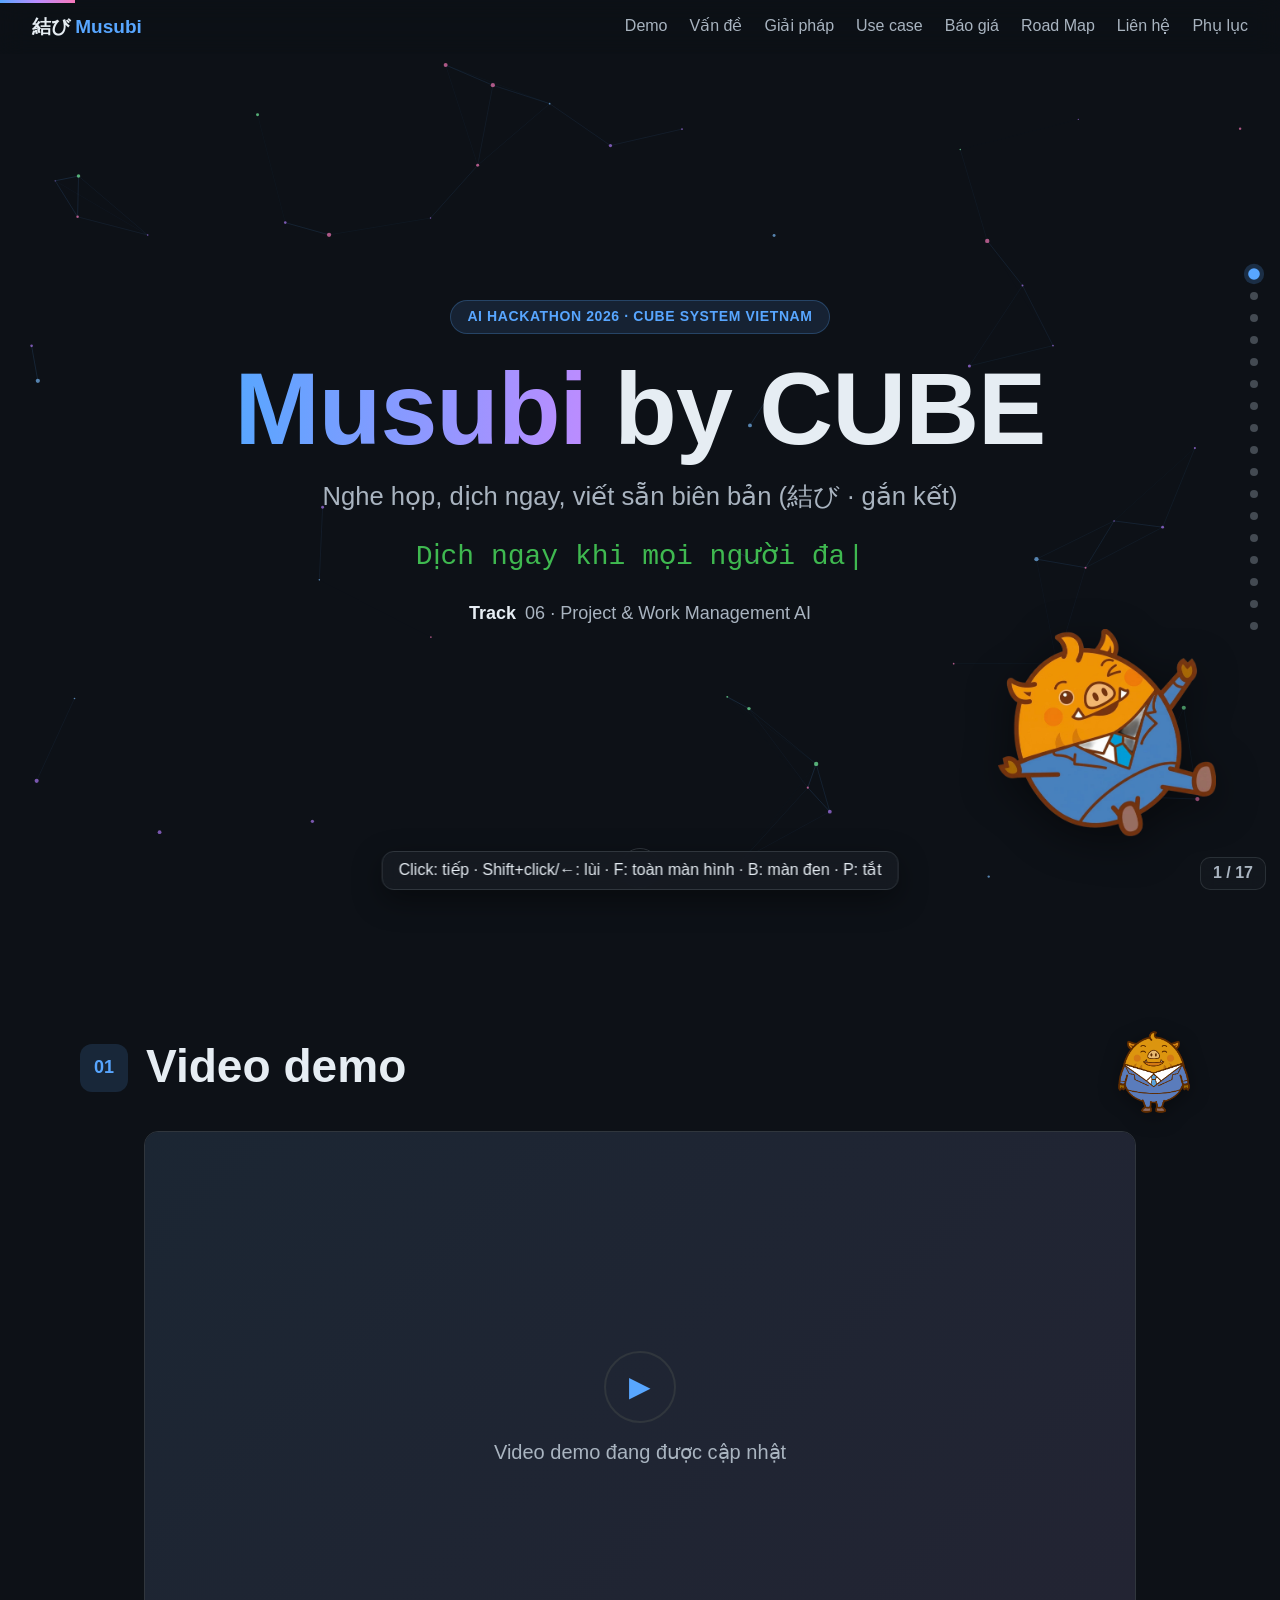
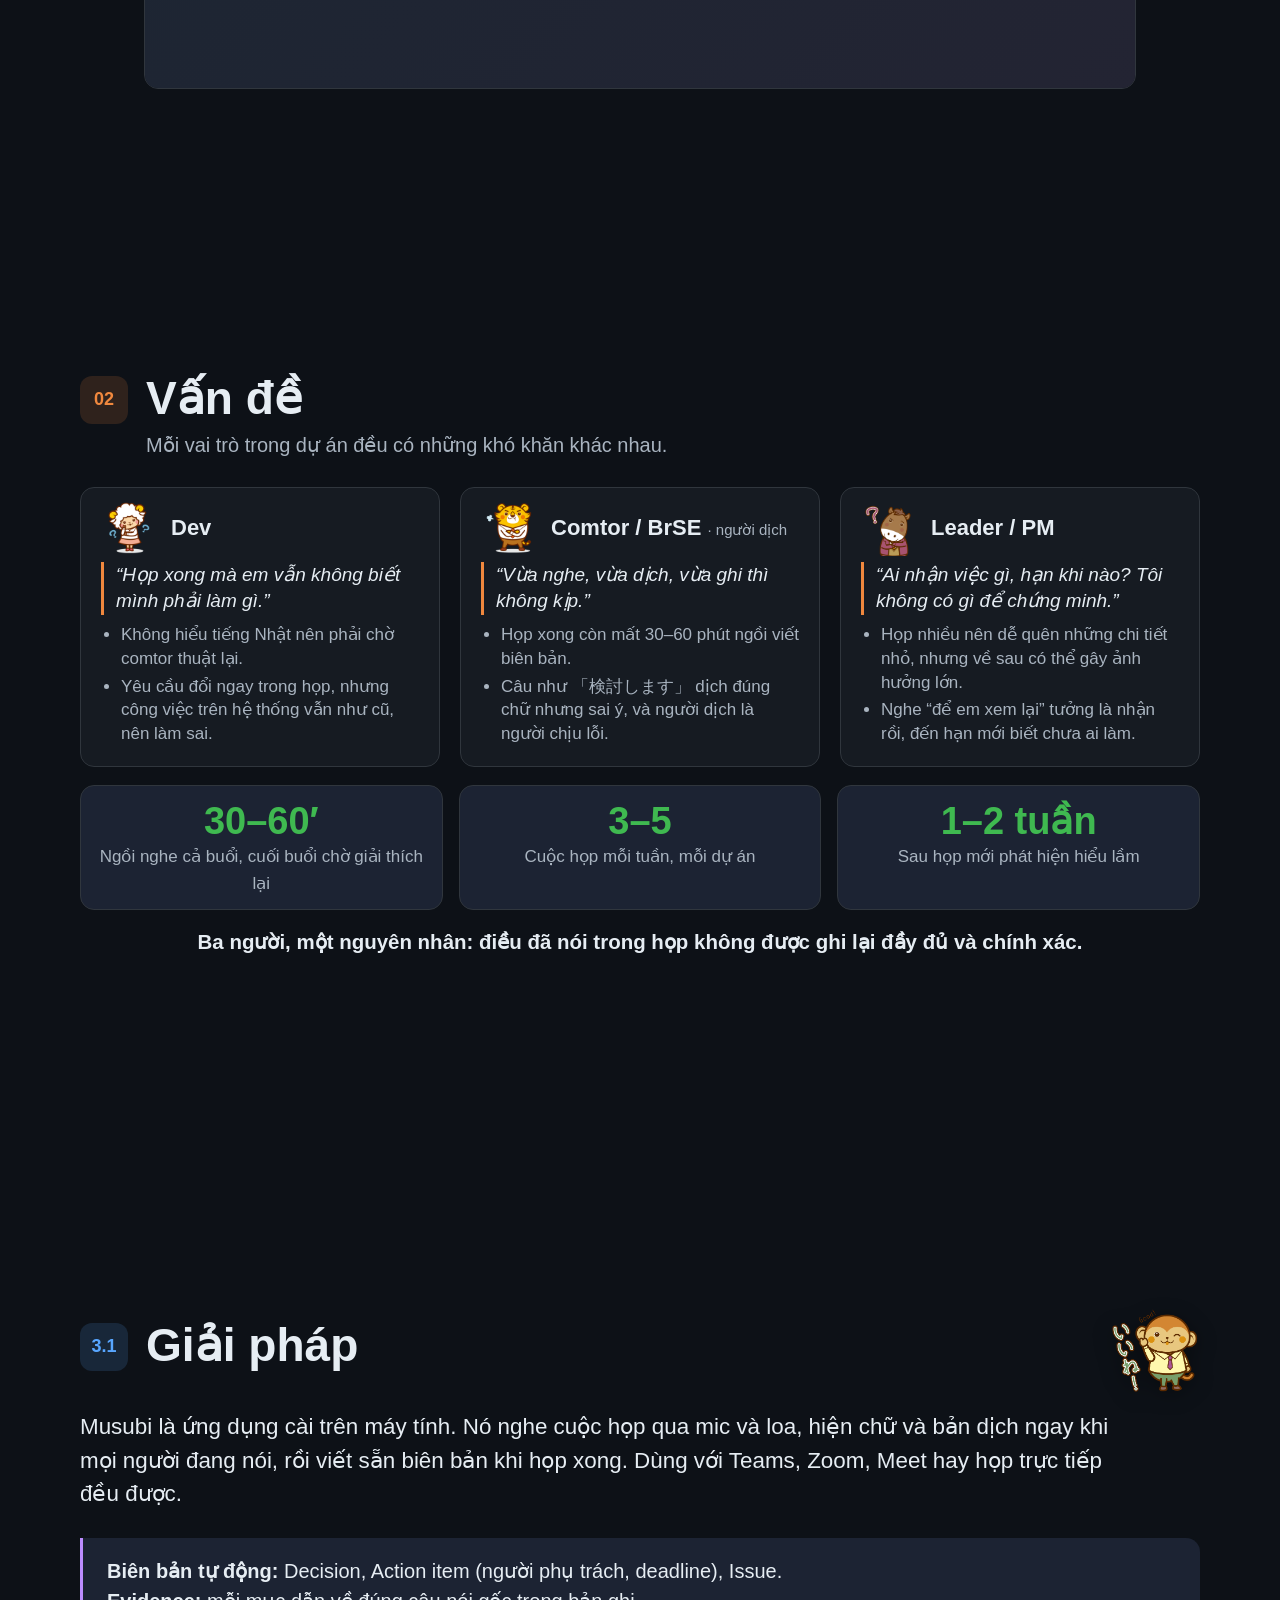
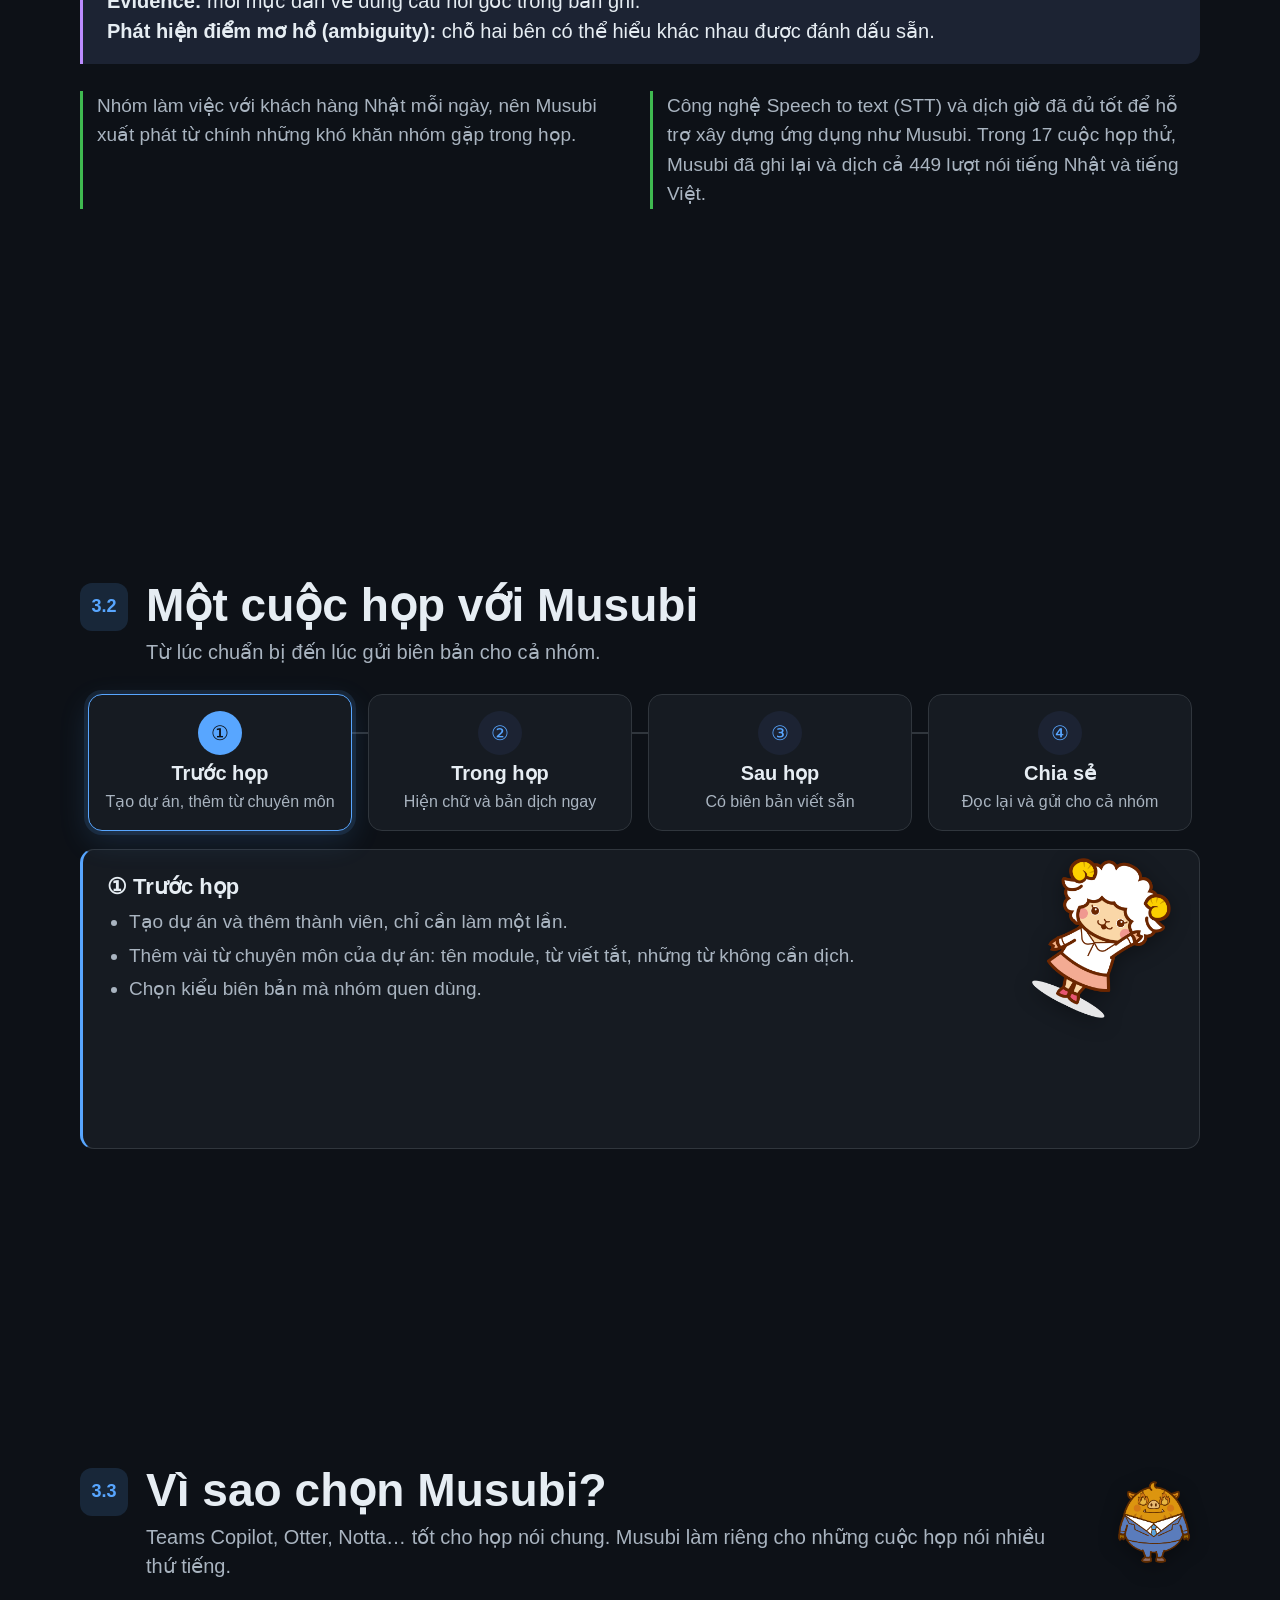
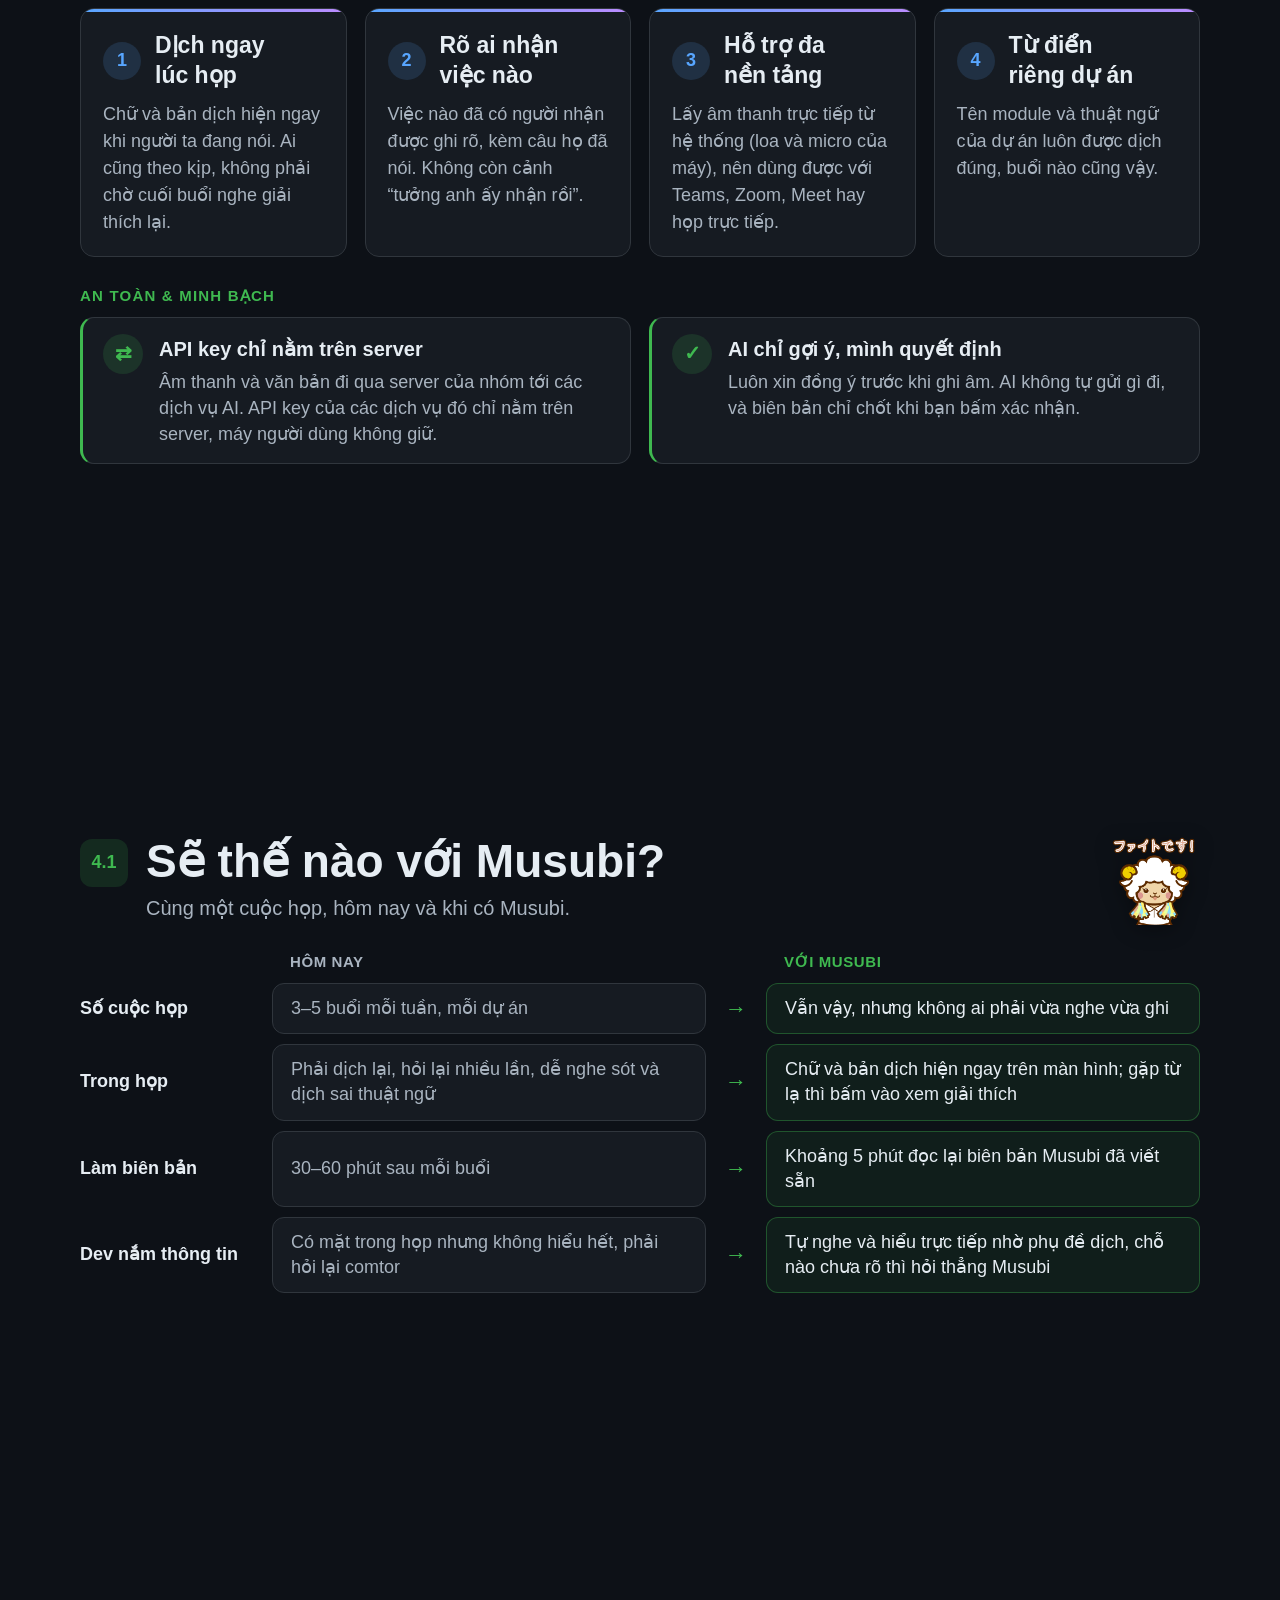
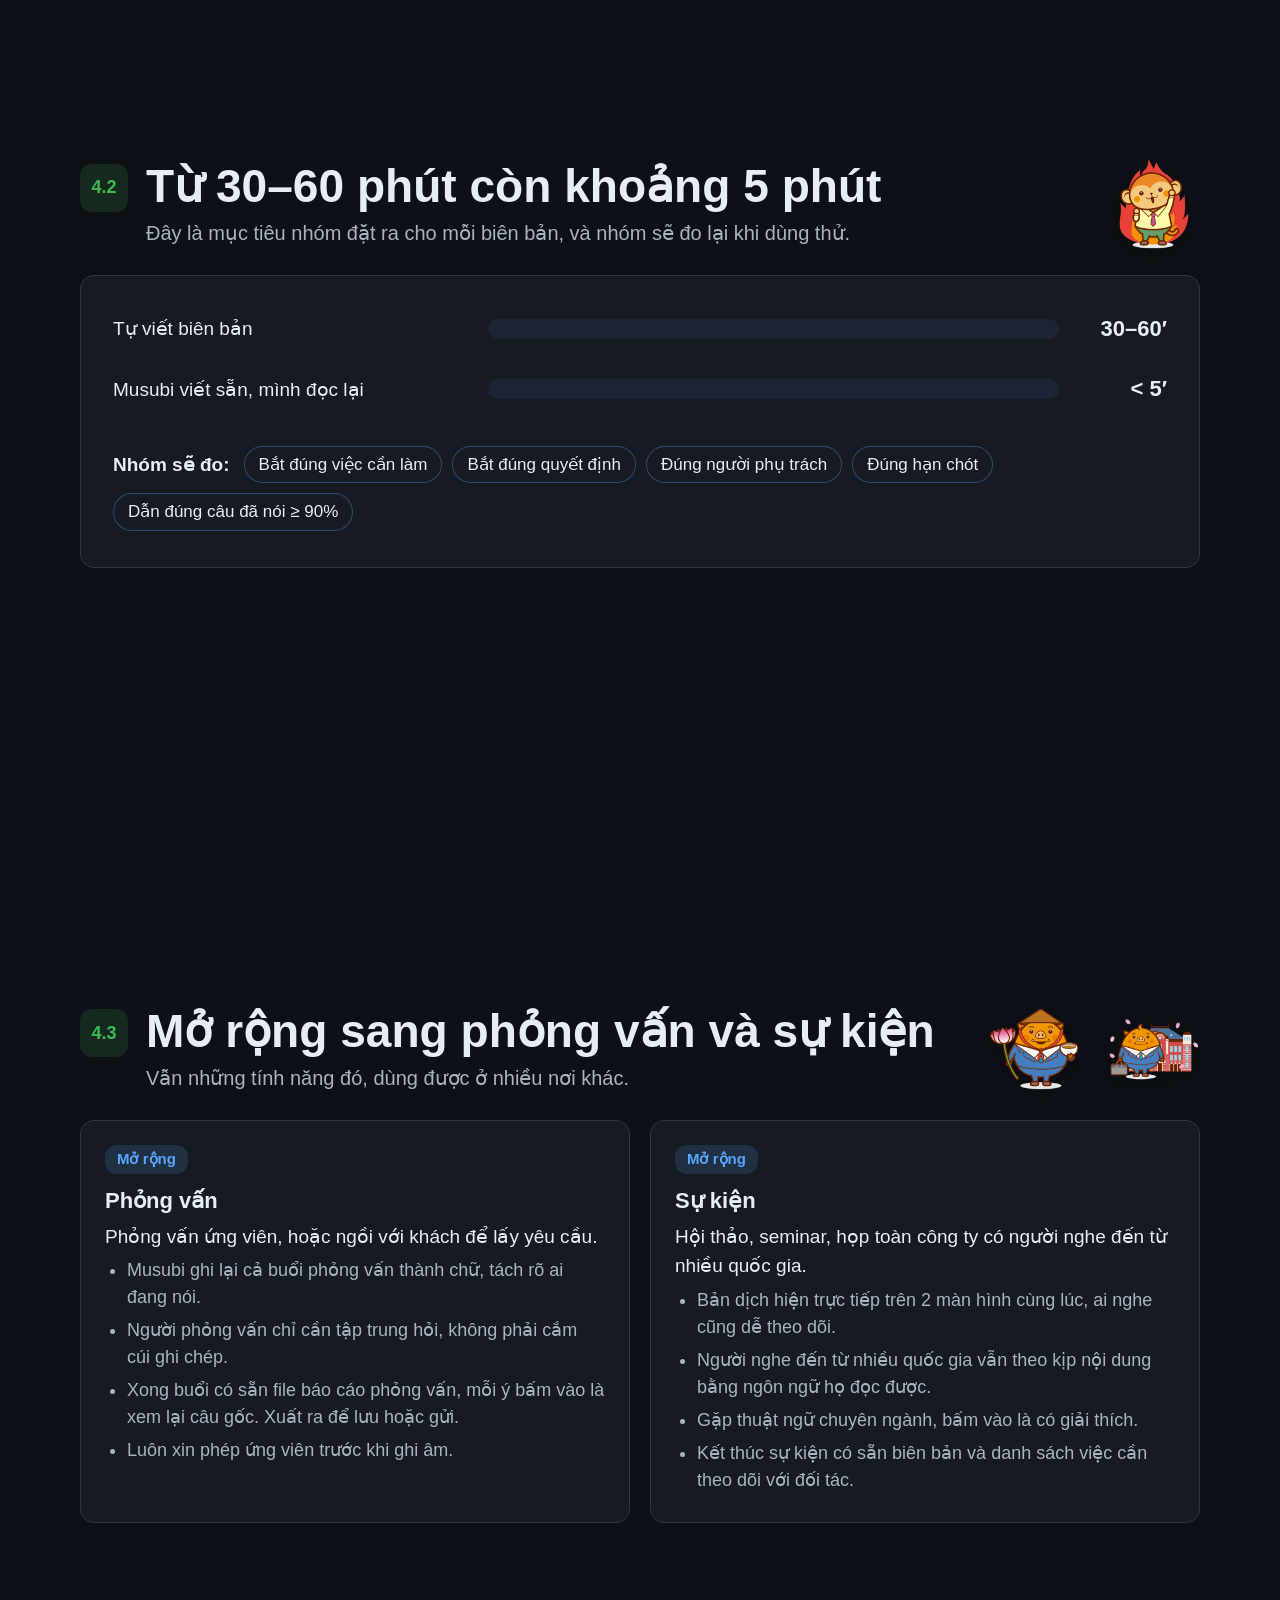
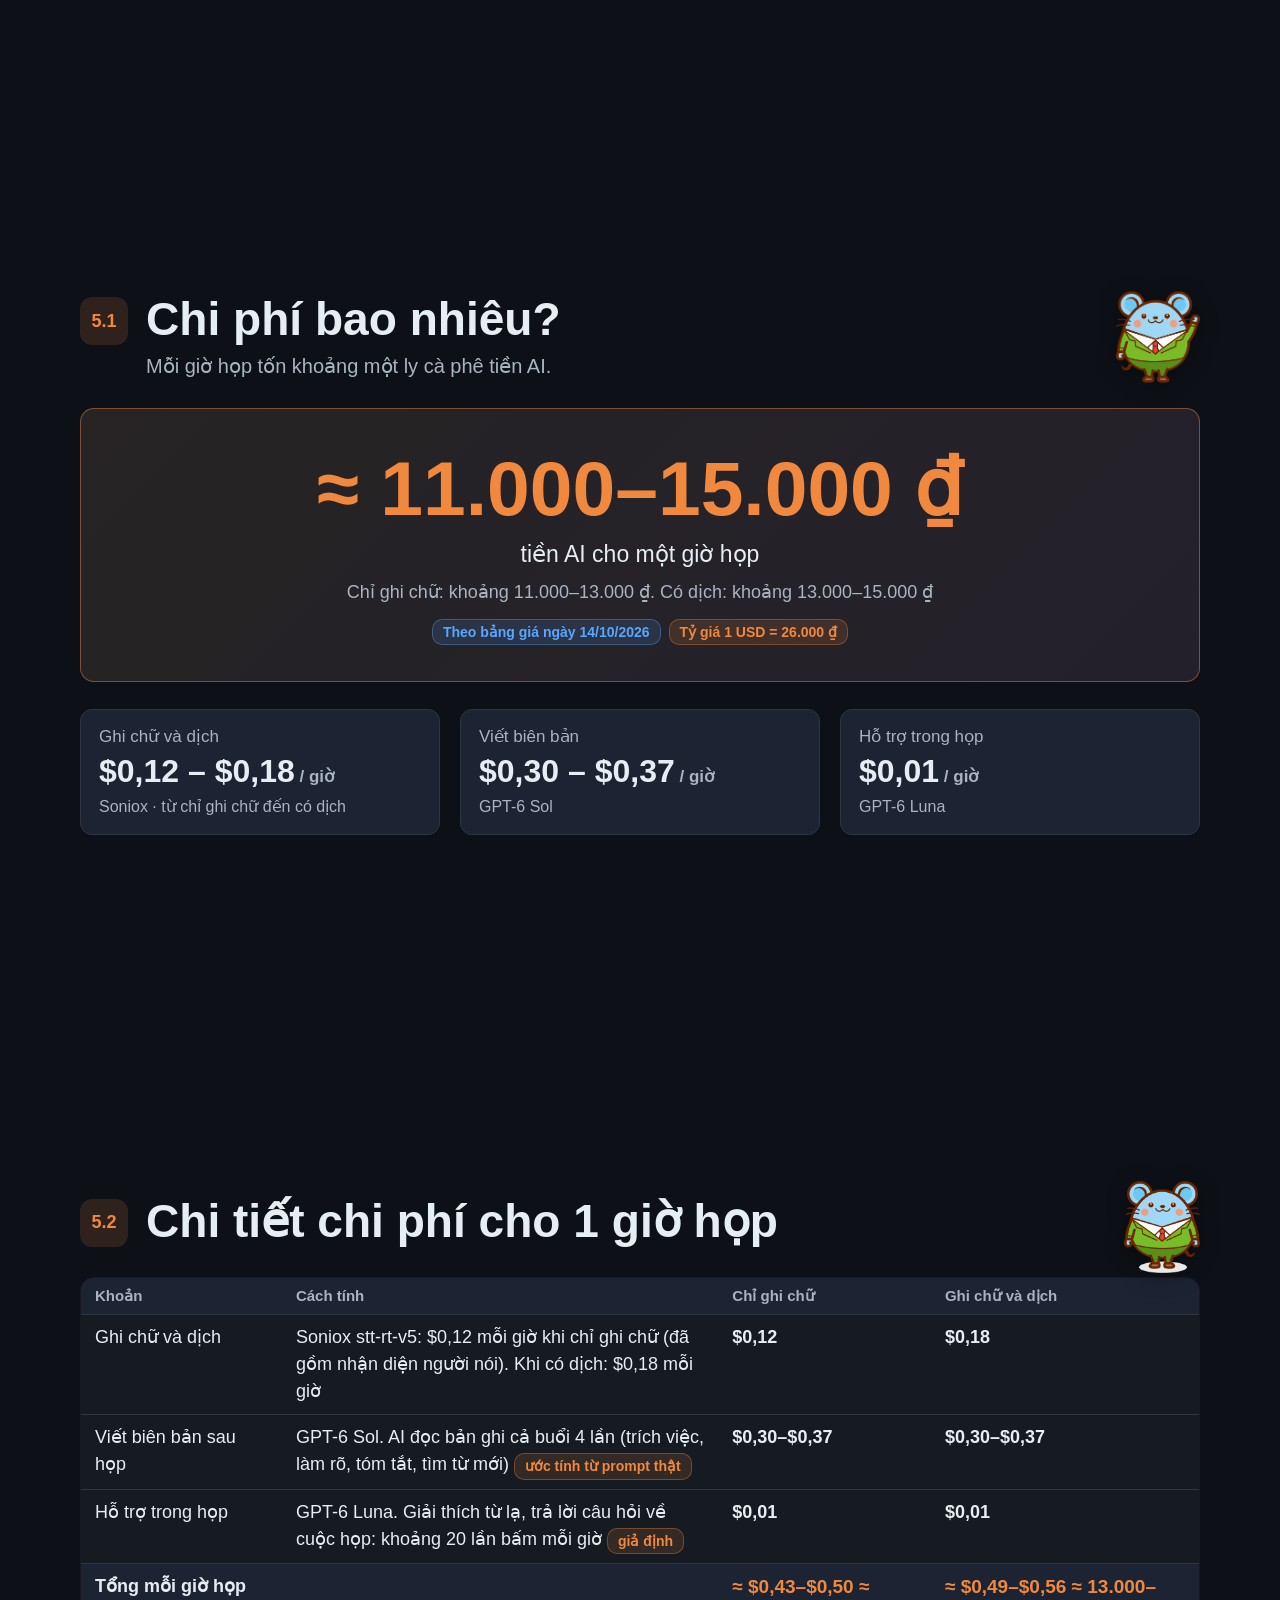
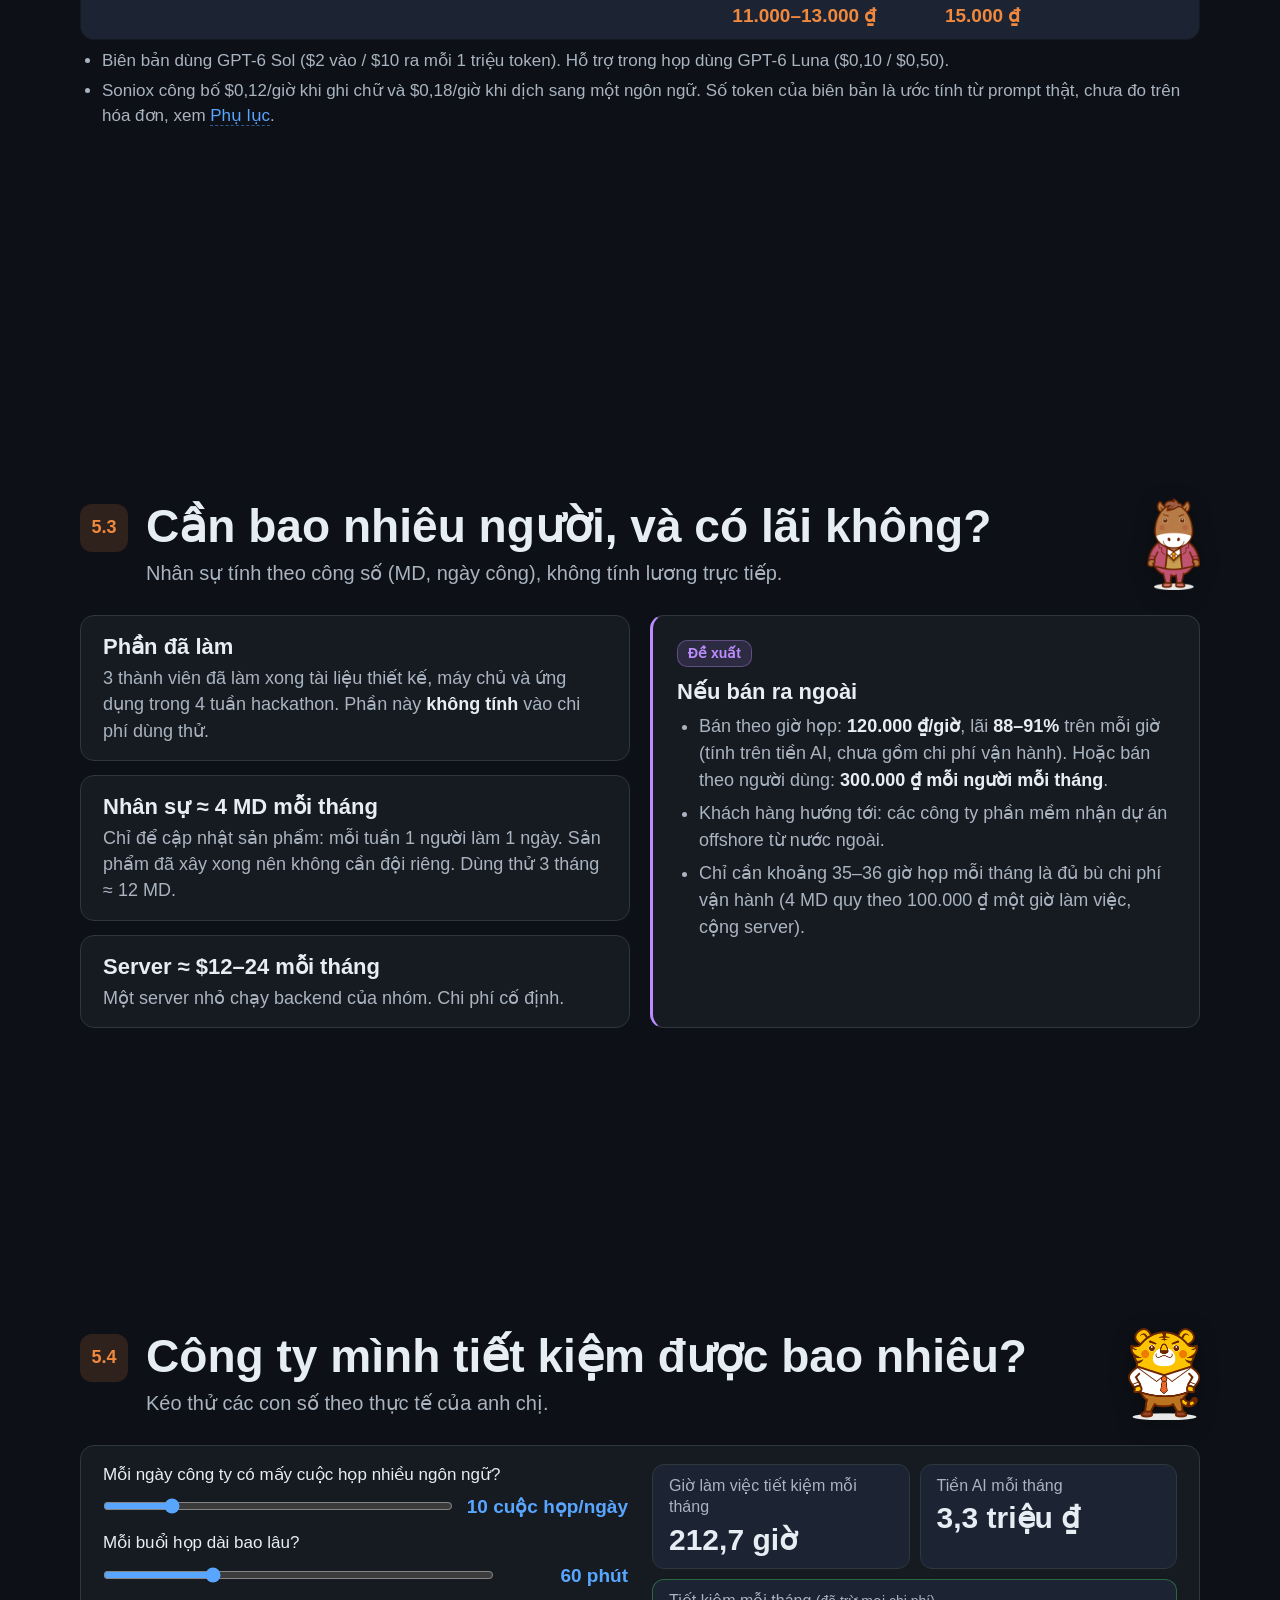
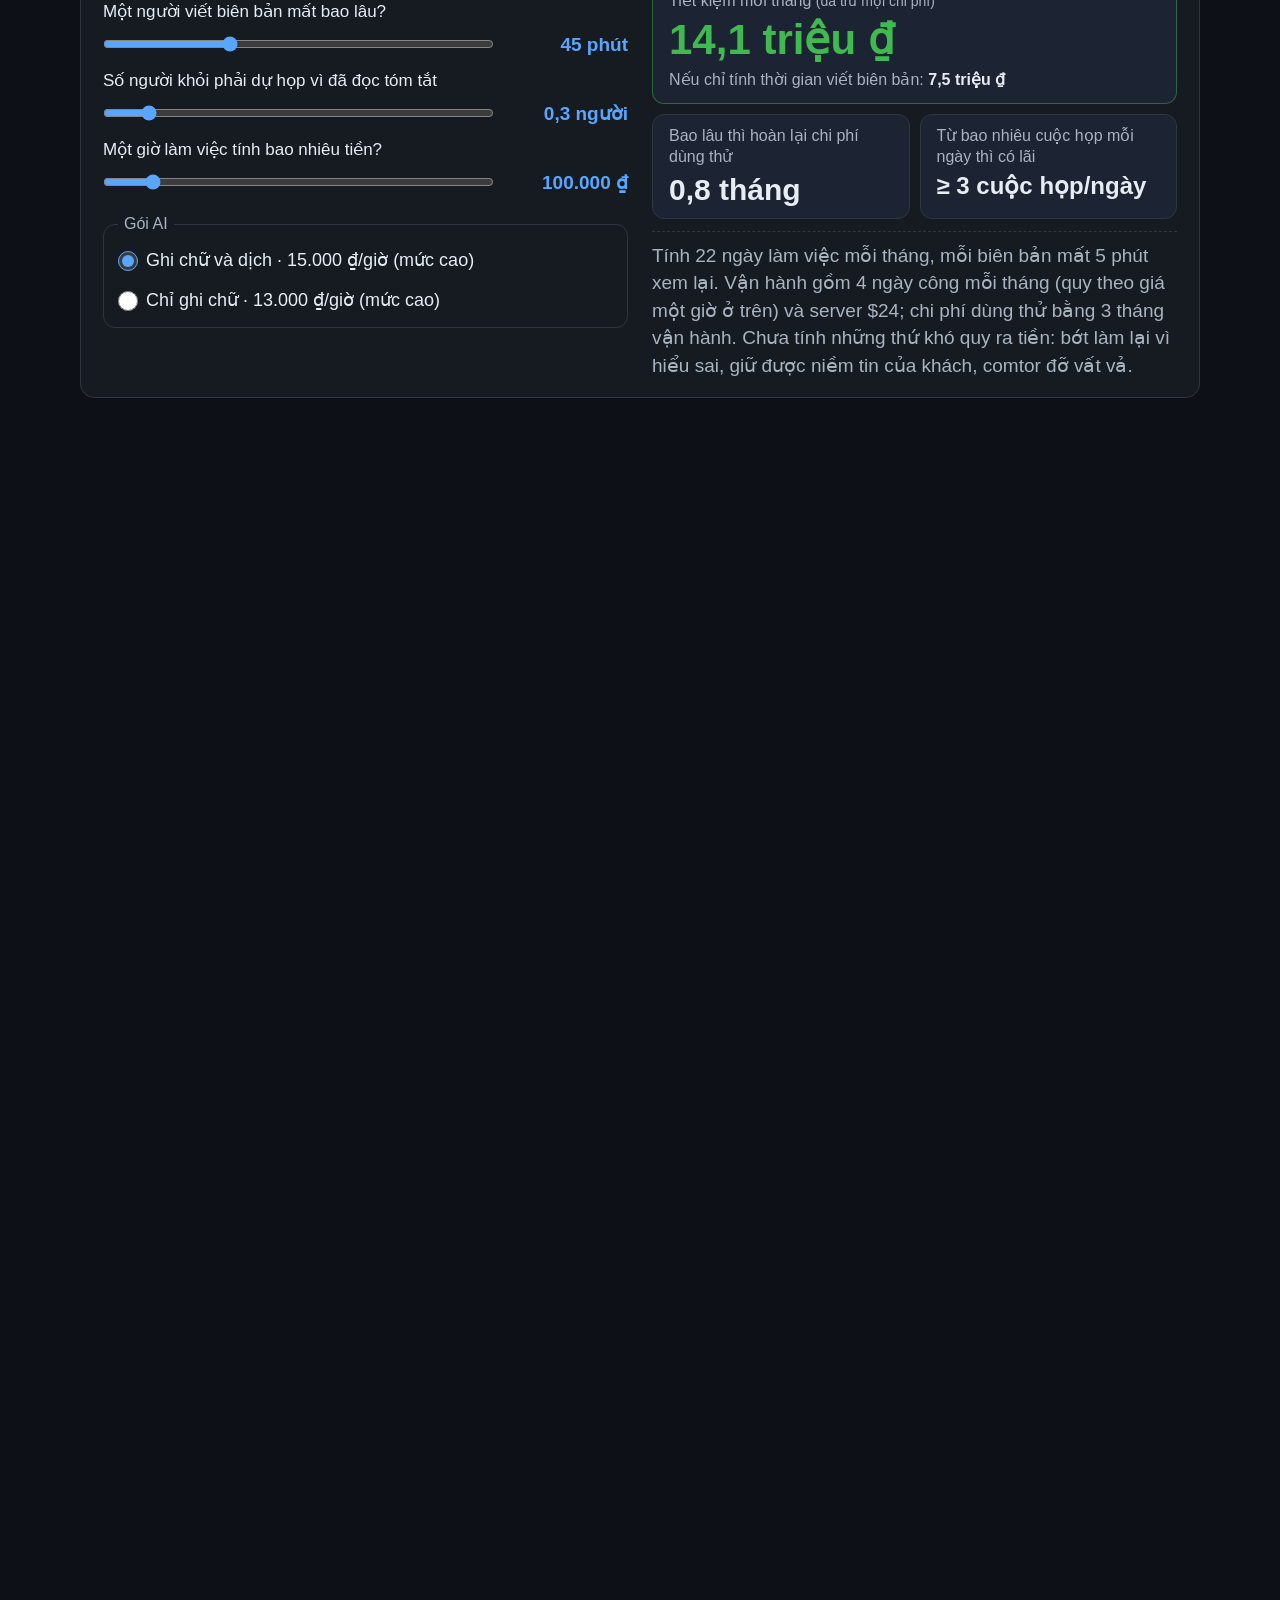
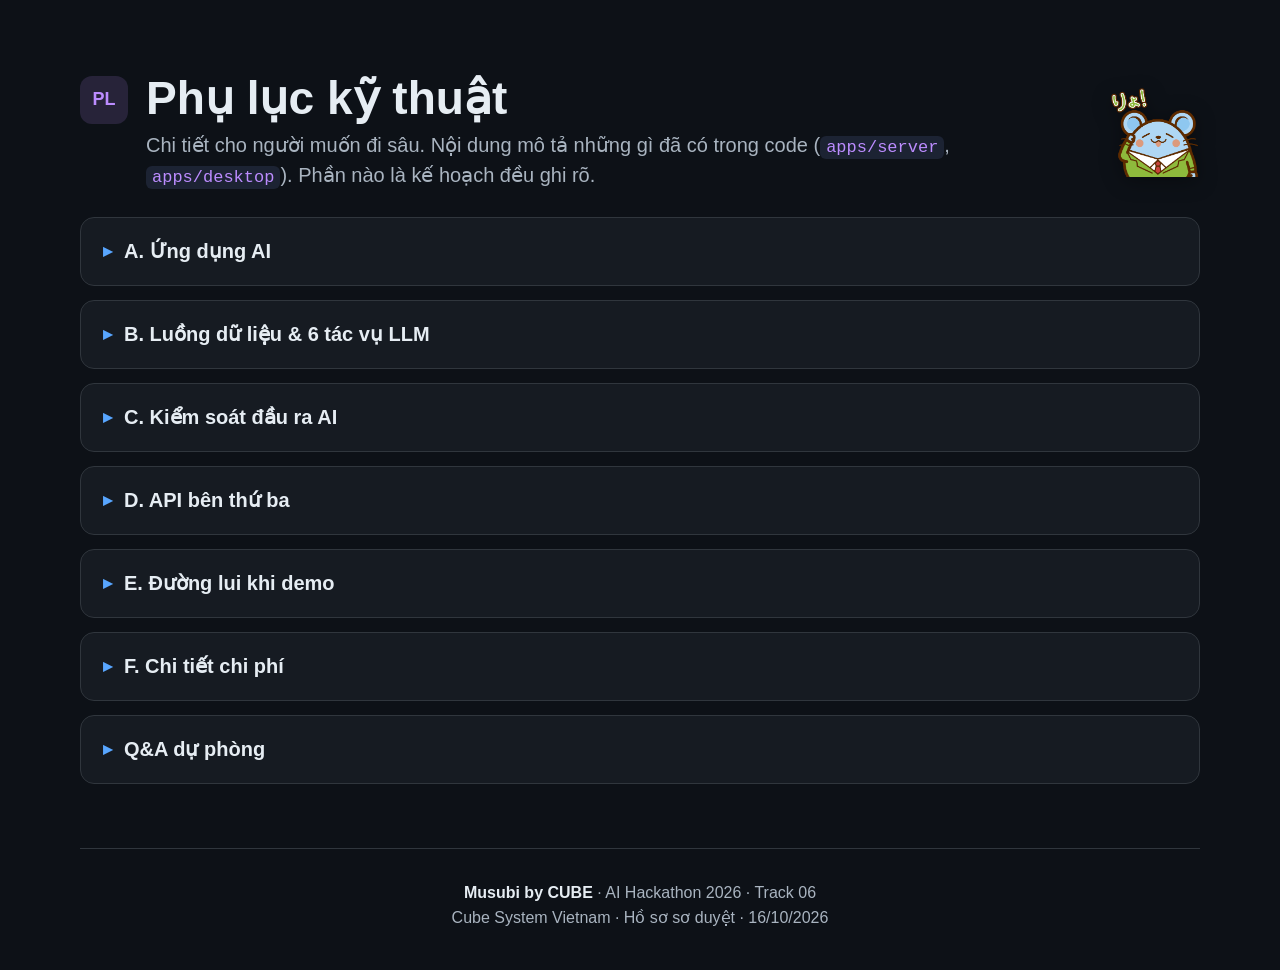
==== index.html @ 80b1d02a "first commit" ====
<!DOCTYPE html>
<html lang="vi">
<head>
  <meta charset="UTF-8">
  <meta name="viewport" content="width=device-width, initial-scale=1.0">
  <meta name="description" content="Musubi by CUBE: nghe họp, dịch ngay khi mọi người đang nói và viết sẵn biên bản. AI Hackathon 2026, Track 06.">
  <title>Musubi by CUBE — Portfolio · AI Hackathon 2026 · Track 06</title>
  <link rel="stylesheet" href="styles.css?v=20261014j">
</head>
<body>

  <canvas id="bg-canvas" aria-hidden="true"></canvas>
  <div class="progress-bar" id="progress-bar"></div>

  <!-- ============ NAV ============ -->
  <header class="nav" id="nav">
    <a href="#top" class="nav-brand">結び <span>Musubi</span></a>
    <button class="nav-toggle" id="nav-toggle" aria-label="Mở menu" aria-expanded="false">
      <span></span><span></span><span></span>
    </button>
    <nav class="nav-links" id="nav-links">
      <a href="#video">Demo</a>
      <a href="#problem">Vấn đề</a>
      <a href="#solution">Giải pháp</a>
      <a href="#usecases">Use case</a>
      <a href="#pricing">Báo giá</a>
      <a href="#roadmap">Road Map</a>
      <a href="#contact">Liên hệ</a>
      <a href="#appendix">Phụ lục</a>
    </nav>
  </header>

  <main id="deck">

    <!-- ============ 1 · HERO ============ -->
    <section class="slide slide-hero" id="top" data-title="Mở đầu" data-section="top">
      <div class="slide-inner">
        <div class="badge">AI HACKATHON 2026 · CUBE SYSTEM VIETNAM</div>
        <h1 class="hero-title">
          <span class="gradient-text">Musubi</span> by CUBE
        </h1>
        <p class="hero-sub">
          Nghe họp, dịch ngay, viết sẵn biên bản <em>(結び · gắn kết)</em>
        </p>
        <p class="hero-typed">
          <span id="typed"></span><span class="caret">|</span>
        </p>
        <div class="hero-meta">
          <span><b>Track</b> 06 · Project &amp; Work Management AI</span>
        </div>
      </div>
      <img class="hero-mascot" src="mascot-assets/mascot/mascot-cheer.webp" alt="" width="1053" height="1008" loading="lazy" decoding="async" draggable="false">
      <a href="#video" class="scroll-hint" aria-label="Slide tiếp theo">↓</a>
    </section>

    <!-- ============ 2 · 01 VIDEO DEMO ============ -->
    <section class="slide" id="video" data-title="01 · Video demo" data-section="video">
      <div class="slide-inner">
        <div class="slide-head">
          <span class="num blue">01</span>
          <div>
            <h2>Video demo</h2>
          </div>
          <img class="head-mascot" src="mascot-assets/characters/inobe-smile.png" alt="" width="321" height="321" loading="lazy" decoding="async" draggable="false">
        </div>

        <div class="video-frame">
          <video id="demo-video" controls preload="metadata" playsinline poster="assets/videos/musubi-demo-poster.jpg"><source src="assets/videos/musubi-demo.mp4" type="video/mp4"></video>
          <div id="video-fallback" class="video-fallback" hidden>
            <span class="video-fallback-icon" aria-hidden="true">▶</span>
            <p>Video demo đang được cập nhật</p>
          </div>
        </div>
      </div>
    </section>

    <!-- ============ 3 · 02 PROBLEM ============ -->
    <section class="slide" id="problem" data-title="02 · Vấn đề" data-section="problem">
      <div class="slide-inner">
        <div class="slide-head">
          <span class="num orange">02</span>
          <div>
            <h2>Vấn đề</h2>
            <p class="lead">Mỗi vai trò trong dự án đều có những khó khăn khác nhau.</p>
          </div>
        </div>

        <div class="personas grid-3">
          <article class="card persona">
            <div class="persona-head">
              <img class="persona-avatar" src="mascot-assets/characters/claudina-question.png" alt="" width="320" height="320" loading="lazy" decoding="async" draggable="false">
              <h3>Dev</h3>
            </div>
            <p class="persona-quote">“Họp xong mà em vẫn không biết mình phải làm gì.”</p>
            <ul class="persona-pains">
              <li>Không hiểu tiếng Nhật nên phải chờ comtor thuật lại.</li>
              <li>Yêu cầu đổi ngay trong họp, nhưng công việc trên hệ thống vẫn như cũ, nên làm sai.</li>
            </ul>
          </article>
          <article class="card persona">
            <div class="persona-head">
              <img class="persona-avatar" src="mascot-assets/characters/transmaru-angry.png" alt="" width="320" height="320" loading="lazy" decoding="async" draggable="false">
              <h3>Comtor / BrSE <small>· người dịch</small></h3>
            </div>
            <p class="persona-quote">“Vừa nghe, vừa dịch, vừa ghi thì không kịp.”</p>
            <ul class="persona-pains">
              <li>Họp xong còn mất 30–60 phút ngồi viết biên bản.</li>
              <li>Câu như <em>「検討します」</em> dịch đúng chữ nhưng sai ý, và người dịch là người chịu lỗi.</li>
            </ul>
          </article>
          <article class="card persona">
            <div class="persona-head">
              <img class="persona-avatar" src="mascot-assets/characters/ranma-question.png" alt="" width="321" height="321" loading="lazy" decoding="async" draggable="false">
              <h3>Leader / PM</h3>
            </div>
            <p class="persona-quote">“Ai nhận việc gì, hạn khi nào? Tôi không có gì để chứng minh.”</p>
            <ul class="persona-pains">
              <li>Họp nhiều nên dễ quên những chi tiết nhỏ, nhưng về sau có thể gây ảnh hưởng lớn.</li>
              <li>Nghe “để em xem lại” tưởng là nhận rồi, đến hạn mới biết chưa ai làm.</li>
            </ul>
          </article>
        </div>

        <div class="counters counters-compact">
          <div class="counter-item">
            <div class="counter-value"><span data-count="30">0</span>–<span data-count="60">0</span>′</div>
            <div class="counter-label">Ngồi nghe cả buổi, cuối buổi chờ giải thích lại</div>
          </div>
          <div class="counter-item">
            <div class="counter-value"><span data-count="3">0</span>–<span data-count="5">0</span></div>
            <div class="counter-label">Cuộc họp mỗi tuần, mỗi dự án</div>
          </div>
          <div class="counter-item">
            <div class="counter-value"><span data-count="1">0</span>–<span data-count="2">0</span> tuần</div>
            <div class="counter-label">Sau họp mới phát hiện hiểu lầm</div>
          </div>
        </div>

        <p class="punchline">Ba người, một nguyên nhân: điều đã nói trong họp không được ghi lại đầy đủ và chính xác.</p>
      </div>
    </section>

    <!-- ============ 5 · 03 SOLUTION (1/6) ============ -->
    <section class="slide" id="solution" data-title="3.1 · Giải pháp" data-section="solution">
      <div class="slide-inner">
        <div class="slide-head">
          <span class="num blue">3.1</span>
          <div>
            <h2>Giải pháp</h2>
          </div>
          <img class="head-mascot" src="mascot-assets/characters/consal-like.png" alt="" width="321" height="321" loading="lazy" decoding="async" draggable="false">
        </div>

        <p class="lead-xl">Musubi là ứng dụng cài trên máy tính. Nó nghe cuộc họp qua mic và loa, hiện chữ và bản dịch ngay khi mọi người đang nói, rồi viết sẵn biên bản khi họp xong. Dùng với Teams, Zoom, Meet hay họp trực tiếp đều được.</p>

        <blockquote class="quote quote-lg">
          <b>Biên bản tự động:</b> Decision, Action item (người phụ trách, deadline), Issue.<br>
          <b>Evidence:</b> mỗi mục dẫn về đúng câu nói gốc trong bản ghi.<br>
          <b>Phát hiện điểm mơ hồ (ambiguity):</b> chỗ hai bên có thể hiểu khác nhau được đánh dấu sẵn.
        </blockquote>

        <div class="why-now grid-2">
          <p>Nhóm làm việc với khách hàng Nhật mỗi ngày, nên Musubi xuất phát từ chính những khó khăn nhóm gặp trong họp.</p>
          <p>Công nghệ Speech to text (STT) và dịch giờ đã đủ tốt để hỗ trợ xây dựng ứng dụng như Musubi. Trong 17 cuộc họp thử, Musubi đã ghi lại và dịch cả 449 lượt nói tiếng Nhật và tiếng Việt.</p>
        </div>
      </div>
    </section>

    <!-- ============ 6 · 03 PIPELINE (2/6) ============ -->
    <section class="slide" id="pipeline" data-title="3.2 · Một cuộc họp với Musubi" data-section="solution">
      <div class="slide-inner">
        <div class="slide-head">
          <span class="num blue">3.2</span>
          <div>
            <h2>Một cuộc họp với Musubi</h2>
            <p class="lead">Từ lúc chuẩn bị đến lúc gửi biên bản cho cả nhóm.</p>
          </div>
        </div>

        <div class="pipeline">
          <button class="pipe-step active" data-step="0">
            <span class="pipe-icon">①</span>
            <strong>Trước họp</strong>
            <small>Tạo dự án, thêm từ chuyên môn</small>
          </button>
          <button class="pipe-step" data-step="1">
            <span class="pipe-icon">②</span>
            <strong>Trong họp</strong>
            <small>Hiện chữ và bản dịch ngay</small>
          </button>
          <button class="pipe-step" data-step="2">
            <span class="pipe-icon">③</span>
            <strong>Sau họp</strong>
            <small>Có biên bản viết sẵn</small>
          </button>
          <button class="pipe-step" data-step="3">
            <span class="pipe-icon">④</span>
            <strong>Chia sẻ</strong>
            <small>Đọc lại và gửi cho cả nhóm</small>
          </button>
        </div>

        <div class="pipe-detail card" id="pipe-detail" aria-live="polite"></div>
      </div>
    </section>

    <!-- ============ 9 · 03 WHY + TRUST (3/3) ============ -->
    <section class="slide" id="why" data-title="3.3 · Vì sao chọn Musubi?" data-section="solution">
      <div class="slide-inner">
        <div class="slide-head">
          <span class="num blue">3.3</span>
          <div>
            <h2>Vì sao chọn Musubi?</h2>
            <p class="lead">Teams Copilot, Otter, Notta… tốt cho họp nói chung. Musubi làm riêng cho những cuộc họp nói nhiều thứ tiếng.</p>
          </div>
          <img class="head-mascot" src="mascot-assets/characters/inobe-motivated.png" alt="" width="321" height="321" loading="lazy" decoding="async" draggable="false">
        </div>

        <div class="why-grid">
          <article class="why-card">
            <span class="why-num">1</span>
            <h3>Dịch ngay lúc họp</h3>
            <p>Chữ và bản dịch hiện ngay khi người ta đang nói. Ai cũng theo kịp, không phải chờ cuối buổi nghe giải thích lại.</p>
          </article>
          <article class="why-card">
            <span class="why-num">2</span>
            <h3>Rõ ai nhận việc nào</h3>
            <p>Việc nào đã có người nhận được ghi rõ, kèm câu họ đã nói. Không còn cảnh “tưởng anh ấy nhận rồi”.</p>
          </article>
          <article class="why-card">
            <span class="why-num">3</span>
            <h3>Hỗ trợ đa nền tảng</h3>
            <p>Lấy âm thanh trực tiếp từ hệ thống (loa và micro của máy), nên dùng được với Teams, Zoom, Meet hay họp trực tiếp.</p>
          </article>
          <article class="why-card">
            <span class="why-num">4</span>
            <h3>Từ điển riêng dự án</h3>
            <p>Tên module và thuật ngữ của dự án luôn được dịch đúng, buổi nào cũng vậy.</p>
          </article>
        </div>

        <div class="trust">
          <div class="trust-label">An toàn &amp; minh bạch</div>
          <div class="trust-grid">
            <div class="trust-item">
              <span class="pp-icon" aria-hidden="true">⇄</span>
              <div><b>API key chỉ nằm trên server</b><p>Âm thanh và văn bản đi qua server của nhóm tới các dịch vụ AI. API key của các dịch vụ đó chỉ nằm trên server, máy người dùng không giữ.</p></div>
            </div>
            <div class="trust-item">
              <span class="pp-icon" aria-hidden="true">✓</span>
              <div><b>AI chỉ gợi ý, mình quyết định</b><p>Luôn xin đồng ý trước khi ghi âm. AI không tự gửi gì đi, và biên bản chỉ chốt khi bạn bấm xác nhận.</p></div>
            </div>
          </div>
        </div>
      </div>
    </section>

    <!-- ============ 11 · 04 USE CASES (1/3) ============ -->
    <section class="slide" id="usecases" data-title="4.1 · Sẽ thế nào với Musubi?" data-section="usecases">
      <div class="slide-inner">
        <div class="slide-head">
          <span class="num green">4.1</span>
          <div>
            <h2>Sẽ thế nào với Musubi?</h2>
            <p class="lead">Cùng một cuộc họp, hôm nay và khi có Musubi.</p>
          </div>
          <img class="head-mascot" src="mascot-assets/characters/claudina-fight.png" alt="" width="321" height="321" loading="lazy" decoding="async" draggable="false">
        </div>

        <div class="ba">
          <div class="ba-head"><span></span><span class="ba-h ba-h-before">Hôm nay</span><span></span><span class="ba-h ba-h-after">Với Musubi</span></div>
          <div class="ba-row"><span class="ba-label">Số cuộc họp</span><p class="ba-before">3–5 buổi mỗi tuần, mỗi dự án</p><span class="ba-arrow" aria-hidden="true">→</span><p class="ba-after">Vẫn vậy, nhưng không ai phải vừa nghe vừa ghi</p></div>
          <div class="ba-row"><span class="ba-label">Trong họp</span><p class="ba-before">Phải dịch lại, hỏi lại nhiều lần, dễ nghe sót và dịch sai thuật ngữ</p><span class="ba-arrow" aria-hidden="true">→</span><p class="ba-after">Chữ và bản dịch hiện ngay trên màn hình; gặp từ lạ thì bấm vào xem giải thích</p></div>
          <div class="ba-row"><span class="ba-label">Làm biên bản</span><p class="ba-before">30–60 phút sau mỗi buổi</p><span class="ba-arrow" aria-hidden="true">→</span><p class="ba-after">Khoảng 5 phút đọc lại biên bản Musubi đã viết sẵn</p></div>
          <div class="ba-row"><span class="ba-label">Dev nắm thông tin</span><p class="ba-before">Có mặt trong họp nhưng không hiểu hết, phải hỏi lại comtor</p><span class="ba-arrow" aria-hidden="true">→</span><p class="ba-after">Tự nghe và hiểu trực tiếp nhờ phụ đề dịch, chỗ nào chưa rõ thì hỏi thẳng Musubi</p></div>
        </div>
      </div>
    </section>

    <!-- ============ 12 · 04 MEASURE (2/3) ============ -->
    <section class="slide" id="usecases-measure" data-title="4.2 · Từ 30–60 phút còn 5 phút" data-section="usecases">
      <div class="slide-inner">
        <div class="slide-head">
          <span class="num green">4.2</span>
          <div>
            <h2>Từ 30–60 phút còn khoảng 5 phút</h2>
            <p class="lead">Đây là mục tiêu nhóm đặt ra cho mỗi biên bản, và nhóm sẽ đo lại khi dùng thử.</p>
          </div>
          <img class="head-mascot" src="mascot-assets/characters/consal-motivated.png" alt="" width="320" height="320" loading="lazy" decoding="async" draggable="false">
        </div>

        <div class="card measure">
          <div class="bars">
            <div class="bar-row">
              <span>Tự viết biên bản</span>
              <div class="bar"><div class="bar-fill red" data-width="100"></div></div>
              <em>30–60′</em>
            </div>
            <div class="bar-row">
              <span>Musubi viết sẵn, mình đọc lại</span>
              <div class="bar"><div class="bar-fill green" data-width="8"></div></div>
              <em>&lt; 5′</em>
            </div>
          </div>

          <div class="kpi-chips">
            <span class="kpi-chips-label">Nhóm sẽ đo:</span>
            <span class="chip">Bắt đúng việc cần làm</span>
            <span class="chip">Bắt đúng quyết định</span>
            <span class="chip">Đúng người phụ trách</span>
            <span class="chip">Đúng hạn chót</span>
            <span class="chip">Dẫn đúng câu đã nói ≥ 90%</span>
          </div>
        </div>
      </div>
    </section>

    <!-- ============ 13 · 04 MORE (3/3) ============ -->
    <section class="slide" id="usecases-more" data-title="4.3 · Phỏng vấn & sự kiện" data-section="usecases">
      <div class="slide-inner">
        <div class="slide-head">
          <span class="num green">4.3</span>
          <div>
            <h2>Mở rộng sang phỏng vấn và sự kiện</h2>
            <p class="lead">Vẫn những tính năng đó, dùng được ở nhiều nơi khác.</p>
          </div>
          <img class="head-mascot" src="mascot-assets/characters/inobe-hcmc.png" alt="" width="320" height="320" loading="lazy" decoding="async" draggable="false">
          <img class="head-mascot" src="mascot-assets/characters/inobe-tokyo.png" alt="" width="320" height="320" loading="lazy" decoding="async" draggable="false">
        </div>

        <div class="usecase-ext grid-2">
          <article class="card usecase">
            <span class="tag blue">Mở rộng</span>
            <h3>Phỏng vấn</h3>
            <p class="usecase-who">Phỏng vấn ứng viên, hoặc ngồi với khách để lấy yêu cầu.</p>
            <ul class="plain-list">
              <li>Musubi ghi lại cả buổi phỏng vấn thành chữ, tách rõ ai đang nói.</li>
              <li>Người phỏng vấn chỉ cần tập trung hỏi, không phải cắm cúi ghi chép.</li>
              <li>Xong buổi có sẵn file báo cáo phỏng vấn, mỗi ý bấm vào là xem lại câu gốc. Xuất ra để lưu hoặc gửi.</li>
              <li>Luôn xin phép ứng viên trước khi ghi âm.</li>
            </ul>
          </article>
          <article class="card usecase">
            <span class="tag blue">Mở rộng</span>
            <h3>Sự kiện</h3>
            <p class="usecase-who">Hội thảo, seminar, họp toàn công ty có người nghe đến từ nhiều quốc gia.</p>
            <ul class="plain-list">
              <li>Bản dịch hiện trực tiếp trên 2 màn hình cùng lúc, ai nghe cũng dễ theo dõi.</li>
              <li>Người nghe đến từ nhiều quốc gia vẫn theo kịp nội dung bằng ngôn ngữ họ đọc được.</li>
              <li>Gặp thuật ngữ chuyên ngành, bấm vào là có giải thích.</li>
              <li>Kết thúc sự kiện có sẵn biên bản và danh sách việc cần theo dõi với đối tác.</li>
            </ul>
          </article>
        </div>
      </div>
    </section>

    <!-- ============ 14 · 05 PRICING (1/4) ============ -->
    <section class="slide" id="pricing" data-title="5.1 · Chi phí bao nhiêu?" data-section="pricing">
      <div class="slide-inner">
        <div class="slide-head">
          <span class="num orange">5.1</span>
          <div>
            <h2>Chi phí bao nhiêu?</h2>
            <p class="lead">Mỗi giờ họp tốn khoảng một ly cà phê tiền AI.</p>
          </div>
          <img class="head-mascot" src="mascot-assets/characters/tutor-arm-up.png" alt="" width="183" height="201" loading="lazy" decoding="async" draggable="false">
        </div>

        <div class="price-hero card">
          <div class="price-hero-num">≈ 11.000–15.000 ₫</div>
          <div class="price-hero-label">tiền AI cho một giờ họp</div>
          <div class="price-hero-sub">Chỉ ghi chữ: khoảng 11.000–13.000 ₫. Có dịch: khoảng 13.000–15.000 ₫</div>
          <div class="price-hero-src">
            <span class="src src-list">Theo bảng giá ngày 14/10/2026</span>
            <span class="src src-est">Tỷ giá 1 USD = 26.000 ₫</span>
          </div>
        </div>

        <div class="price-parts grid-3">
          <div class="price-part">
            <div class="pp-label">Ghi chữ và dịch</div>
            <div class="pp-value">$0,12 – $0,18<small> / giờ</small></div>
            <div class="pp-note">Soniox · từ chỉ ghi chữ đến có dịch</div>
          </div>
          <div class="price-part">
            <div class="pp-label">Viết biên bản</div>
            <div class="pp-value">$0,30 – $0,37<small> / giờ</small></div>
            <div class="pp-note">GPT-6 Sol</div>
          </div>
          <div class="price-part">
            <div class="pp-label">Hỗ trợ trong họp</div>
            <div class="pp-value">$0,01<small> / giờ</small></div>
            <div class="pp-note">GPT-6 Luna</div>
          </div>
        </div>
      </div>
    </section>

    <!-- ============ 15 · 05 PRICING TABLE (2/4) ============ -->
    <section class="slide" id="pricing-table" data-title="5.2 · Chi tiết chi phí" data-section="pricing">
      <div class="slide-inner">
        <div class="slide-head">
          <span class="num orange">5.2</span>
          <div>
            <h2>Chi tiết chi phí cho 1 giờ họp</h2>
          </div>
          <img class="head-mascot" src="mascot-assets/characters/tutor-front.png" alt="" width="230" height="280" loading="lazy" decoding="async" draggable="false">
        </div>

        <div class="table-wrap">
          <table class="price-table">
            <tr><th>Khoản</th><th>Cách tính</th><th>Chỉ ghi chữ</th><th>Ghi chữ và dịch</th></tr>
            <tr>
              <td>Ghi chữ và dịch</td>
              <td>Soniox stt-rt-v5: $0,12 mỗi giờ khi chỉ ghi chữ (đã gồm nhận diện người nói). Khi có dịch: $0,18 mỗi giờ</td>
              <td class="num-cell">$0,12</td><td class="num-cell">$0,18</td>
            </tr>
            <tr>
              <td>Viết biên bản sau họp</td>
              <td>GPT-6 Sol. AI đọc bản ghi cả buổi 4 lần (trích việc, làm rõ, tóm tắt, tìm từ mới) <span class="src src-est">ước tính từ prompt thật</span></td>
              <td class="num-cell">$0,30–$0,37</td><td class="num-cell">$0,30–$0,37</td>
            </tr>
            <tr>
              <td>Hỗ trợ trong họp</td>
              <td>GPT-6 Luna. Giải thích từ lạ, trả lời câu hỏi về cuộc họp: khoảng 20 lần bấm mỗi giờ <span class="src src-est">giả định</span></td>
              <td class="num-cell">$0,01</td><td class="num-cell">$0,01</td>
            </tr>
            <tr class="total-row">
              <td>Tổng mỗi giờ họp</td><td></td>
              <td class="num-cell">≈ $0,43–$0,50 ≈ 11.000–13.000 ₫</td><td class="num-cell">≈ $0,49–$0,56 ≈ 13.000–15.000 ₫</td>
            </tr>
          </table>
        </div>
        <ul class="plain-list table-notes">
          <li>Biên bản dùng GPT-6 Sol ($2 vào / $10 ra mỗi 1 triệu token). Hỗ trợ trong họp dùng GPT-6 Luna ($0,10 / $0,50).</li>
          <li>Soniox công bố $0,12/giờ khi ghi chữ và $0,18/giờ khi dịch sang một ngôn ngữ. Số token của biên bản là ước tính từ prompt thật, chưa đo trên hóa đơn, xem <a href="#appendix-cost" class="inline-link">Phụ lục</a>.</li>
        </ul>
      </div>
    </section>

    <!-- ============ 16 · 05 PEOPLE (3/4) ============ -->
    <section class="slide" id="pricing-people" data-title="5.3 · Nhân sự & lợi nhuận" data-section="pricing">
      <div class="slide-inner">
        <div class="slide-head">
          <span class="num orange">5.3</span>
          <div>
            <h2>Cần bao nhiêu người, và có lãi không?</h2>
            <p class="lead">Nhân sự tính theo công số (MD, ngày công), không tính lương trực tiếp.</p>
          </div>
          <img class="head-mascot" src="mascot-assets/characters/ranma-front.png" alt="" width="268" height="468" loading="lazy" decoding="async" draggable="false">
        </div>

        <div class="people-grid">
          <div class="staff">
            <article class="card staff-card">
              <h3>Phần đã làm</h3>
              <p>3 thành viên đã làm xong tài liệu thiết kế, máy chủ và ứng dụng trong 4 tuần hackathon. Phần này <b>không tính</b> vào chi phí dùng thử.</p>
            </article>
            <article class="card staff-card">
              <h3>Nhân sự ≈ 4 MD mỗi tháng</h3>
              <p>Chỉ để cập nhật sản phẩm: mỗi tuần 1 người làm 1 ngày. Sản phẩm đã xây xong nên không cần đội riêng. Dùng thử 3 tháng ≈ 12 MD.</p>
            </article>
            <article class="card staff-card">
              <h3>Server ≈ $12–24 mỗi tháng</h3>
              <p>Một server nhỏ chạy backend của nhóm. Chi phí cố định.</p>
            </article>
          </div>

          <div class="card commercial">
            <span class="src src-plan">Đề xuất</span>
            <h3>Nếu bán ra ngoài</h3>
            <ul class="plain-list">
              <li>Bán theo giờ họp: <b>120.000 ₫/giờ</b>, lãi <b>88–91%</b> trên mỗi giờ (tính trên tiền AI, chưa gồm chi phí vận hành). Hoặc bán theo người dùng: <b>300.000 ₫ mỗi người mỗi tháng</b>.</li>
              <li>Khách hàng hướng tới: các công ty phần mềm nhận dự án offshore từ nước ngoài.</li>
              <li>Chỉ cần khoảng 35–36 giờ họp mỗi tháng là đủ bù chi phí vận hành (4 MD quy theo 100.000 ₫ một giờ làm việc, cộng server).</li>
            </ul>
          </div>
        </div>
      </div>
    </section>

    <!-- ============ 17 · 05 ROI (4/4) ============ -->
    <section class="slide" id="roi" data-title="5.4 · Tiết kiệm được bao nhiêu?" data-section="pricing">
      <div class="slide-inner">
        <div class="slide-head">
          <span class="num orange">5.4</span>
          <div>
            <h2>Công ty mình tiết kiệm được bao nhiêu?</h2>
            <p class="lead">Kéo thử các con số theo thực tế của anh chị.</p>
          </div>
          <img class="head-mascot" src="mascot-assets/characters/transmaru-front.png" alt="" width="286" height="364" loading="lazy" decoding="async" draggable="false">
        </div>

        <div class="roi card">
          <div class="roi-inputs">
            <div class="roi-field">
              <label for="roi-perday">Mỗi ngày công ty có mấy cuộc họp nhiều ngôn ngữ?</label>
              <div class="roi-control">
                <input type="range" id="roi-perday" min="1" max="50" step="1" value="10">
                <output for="roi-perday" id="roi-perday-val">10</output>
              </div>
            </div>
            <div class="roi-field">
              <label for="roi-duration">Mỗi buổi họp dài bao lâu?</label>
              <div class="roi-control">
                <input type="range" id="roi-duration" min="15" max="180" step="15" value="60">
                <output for="roi-duration" id="roi-duration-val">60 phút</output>
              </div>
            </div>
            <div class="roi-field">
              <label for="roi-writing">Một người viết biên bản mất bao lâu?</label>
              <div class="roi-control">
                <input type="range" id="roi-writing" min="10" max="120" step="5" value="45">
                <output for="roi-writing" id="roi-writing-val">45 phút</output>
              </div>
            </div>
            <div class="roi-field">
              <label for="roi-skip">Số người khỏi phải dự họp vì đã đọc tóm tắt</label>
              <div class="roi-control">
                <input type="range" id="roi-skip" min="0" max="3" step="0.1" value="0.3">
                <output for="roi-skip" id="roi-skip-val">0,3 người</output>
              </div>
            </div>
            <div class="roi-field">
              <label for="roi-hourly">Một giờ làm việc tính bao nhiêu tiền?</label>
              <div class="roi-control">
                <input type="range" id="roi-hourly" min="50000" max="500000" step="10000" value="100000">
                <output for="roi-hourly" id="roi-hourly-val">100.000 ₫</output>
              </div>
            </div>
            <fieldset class="roi-plan">
              <legend>Gói AI</legend>
              <label><input type="radio" name="roi-plan" value="translate" checked> Ghi chữ và dịch · 15.000 ₫/giờ (mức cao)</label>
              <label><input type="radio" name="roi-plan" value="textonly"> Chỉ ghi chữ · 13.000 ₫/giờ (mức cao)</label>
            </fieldset>
          </div>

          <div class="roi-side">
            <div class="roi-results" aria-live="polite">
              <div class="roi-result">
                <div class="roi-label">Giờ làm việc tiết kiệm mỗi tháng</div>
                <div class="roi-value" id="roi-hours">212,7 giờ</div>
              </div>
              <div class="roi-result">
                <div class="roi-label">Tiền AI mỗi tháng</div>
                <div class="roi-value" id="roi-aicost">3,3 triệu ₫</div>
              </div>
              <div class="roi-result roi-main">
                <div class="roi-label">Tiết kiệm mỗi tháng <small>(đã trừ mọi chi phí)</small></div>
                <div class="roi-value" id="roi-net">14,1 triệu ₫</div>
                <div class="roi-subline">Nếu chỉ tính thời gian viết biên bản: <span id="roi-net-minutes">7,5 triệu ₫</span></div>
              </div>
              <div class="roi-result">
                <div class="roi-label">Bao lâu thì hoàn lại chi phí dùng thử</div>
                <div class="roi-value" id="roi-payback">0,8 tháng</div>
              </div>
              <div class="roi-result">
                <div class="roi-label">Từ bao nhiêu cuộc họp mỗi ngày thì có lãi</div>
                <div class="roi-value" id="roi-breakeven">≥ 3 cuộc họp/ngày</div>
              </div>
            </div>

            <p class="roi-note">
              Tính 22 ngày làm việc mỗi tháng, mỗi biên bản mất 5 phút xem lại. Vận hành gồm 4 ngày công mỗi tháng (quy theo giá một giờ ở trên) và server $24; chi phí dùng thử bằng 3 tháng vận hành. Chưa tính những thứ khó quy ra tiền: bớt làm lại vì hiểu sai, giữ được niềm tin của khách, comtor đỡ vất vả.
            </p>
          </div>
        </div>
      </div>
    </section>

    <!-- ============ 18 · 06 ROADMAP (1/2) ============ -->
    <section class="slide" id="roadmap" data-title="6.1 · Road Map" data-section="roadmap">
      <div class="slide-inner">
        <div class="slide-head">
          <span class="num purple">6.1</span>
          <div>
            <h2>Road Map</h2>
            <p class="lead">Xong cuộc thi, nhóm đưa Musubi vào dự án thật trước, rồi kết nối thêm với các công cụ công ty đang dùng.</p>
          </div>
          <img class="head-mascot" src="mascot-assets/characters/ranma-run.png" alt="" width="292" height="333" loading="lazy" decoding="async" draggable="false">
        </div>

        <h3 class="sub">Chặng 0: Hackathon</h3>
        <div class="timeline timeline-row">
          <div class="tl-item done">
            <div class="tl-date">28/09</div>
            <div class="tl-body">Chốt thiết kế</div>
          </div>
          <div class="tl-item done">
            <div class="tl-date">10/2026</div>
            <div class="tl-body">Build MVP</div>
          </div>
          <div class="tl-item">
            <div class="tl-date">16/10</div>
            <div class="tl-body">Sơ duyệt</div>
          </div>
          <div class="tl-item final">
            <div class="tl-date">24/10</div>
            <div class="tl-body">Chung kết</div>
          </div>
        </div>

        <h3 class="sub">Chặng 1: Dùng thử trong công ty</h3>
        <div class="card pilot">
          <div class="pilot-when">Q4/2026 – Q1/2027</div>
          <ul class="plain-list">
            <li>Dùng thật trên 2–3 dự án có họp nhiều ngôn ngữ.</li>
            <li>Đo bằng số thật: thời gian làm biên bản, ghi đúng việc, đúng người, đúng hạn.</li>
            <li>Nghe góp ý của comtor, BrSE và dev rồi mới quyết định bước tiếp.</li>
          </ul>
        </div>
      </div>
    </section>

    <!-- ============ 19 · 06 ROADMAP API (2/2) ============ -->
    <section class="slide" id="roadmap-api" data-title="6.2 · Mở rộng bằng API" data-section="roadmap">
      <div class="slide-inner">
        <div class="slide-head">
          <span class="num purple">6.2</span>
          <div>
            <h2>Chặng 2: Mở rộng bằng API</h2>
            <p class="lead">Nhóm dùng dịch vụ AI bên ngoài để có chất lượng tốt nhất ngay, và kết nối Musubi với các công cụ công ty đang dùng.</p>
          </div>
          <img class="head-mascot" src="mascot-assets/characters/inobe-upward.png" alt="" width="173" height="186" loading="lazy" decoding="async" draggable="false">
        </div>

        <div class="grid-2">
          <div class="card feature">
            <h3>Break down và tạo task</h3>
            <p>Hỗ trợ chia nhỏ (break down) việc cần làm và tạo task trên Backlog, GitLab và các nền tảng quản lý công việc khác.</p>
          </div>
          <div class="card feature">
            <h3>Kết nối hệ thống khác</h3>
            <p>Phần mềm khác của công ty kết nối vào Musubi qua API.</p>
          </div>
          <div class="card feature">
            <h3>Mô hình kinh doanh</h3>
            <p>Bán account, bán license hoặc bán app.</p>
          </div>
          <div class="card feature">
            <h3>Quản lý token, doanh thu, chi phí</h3>
            <p>Hệ thống theo dõi lượng token sử dụng, doanh thu và chi phí của app.</p>
          </div>
        </div>

        <p class="honest-note">Các tích hợp này là kế hoạch, chưa có trong app hiện tại.</p>
      </div>
    </section>

    <!-- ============ 20 · 07 CONTACT ============ -->
    <section class="slide" id="contact" data-title="07 · Lời kết" data-section="contact">
      <div class="slide-inner">
        <div class="slide-head">
          <span class="num pink">07</span>
          <div>
            <h2>Nhóm chưa biết hết khó khăn của anh chị.</h2>
            <p class="lead">Nếu anh chị thấy Musubi có ích, hãy liên hệ để cùng thử trên dự án thật. Nhóm rất mong được lắng nghe.</p>
          </div>
          <img class="head-mascot head-banner" src="mascot-assets/characters/group-all.jpg" alt="" width="694" height="217" loading="lazy" decoding="async" draggable="false">
        </div>

        <div class="cta-grid grid-3">
          <article class="card cta-card">
            <span class="cta-num">1</span>
            <h3>Mời nhóm dự một buổi họp</h3>
            <p>Để Musubi thử trên một cuộc họp thật của anh chị.</p>
          </article>
          <article class="card cta-card">
            <span class="cta-num">2</span>
            <h3>Gửi nhóm một biên bản cũ</h3>
            <p>Để nhóm so sánh thời gian và độ chính xác bằng số liệu thật.</p>
          </article>
          <article class="card cta-card">
            <span class="cta-num">3</span>
            <h3>Kể cho nhóm nghe</h3>
            <p>Điều gì trong cuộc họp làm anh chị mất thời gian nhất?</p>
          </article>
        </div>

        <div class="team">
          <div class="member"><div class="avatar">NN</div><div><h3>Nguyễn Văn Nghị</h3><p>Thành viên</p></div></div>
          <div class="member"><div class="avatar">VĐ</div><div><h3>Võ Quốc Đạt</h3><p>Thành viên</p></div></div>
          <div class="member"><div class="avatar">TN</div><div><h3>Trần Thanh Nhã</h3><p>Thành viên</p></div></div>
        </div>

        <p class="contact-line"><span class="mentors-label">Người hướng dẫn:</span> Phạm Lê Phong · Đặng Tân Phú <span class="sep">—</span> Nhắn Teams cho <b>Nghị</b>, <b>Đạt</b> hoặc <b>Nhã</b></p>
      </div>
    </section>

    <!-- ============ 21 · APPENDIX ============ -->
    <section class="slide slide-free" id="appendix" data-title="Phụ lục kỹ thuật" data-section="appendix">
      <div class="slide-inner">
        <div class="slide-head">
          <span class="num purple">PL</span>
          <div>
            <h2>Phụ lục kỹ thuật</h2>
            <p class="lead">Chi tiết cho người muốn đi sâu. Nội dung mô tả những gì đã có trong code (<code>apps/server</code>, <code>apps/desktop</code>). Phần nào là kế hoạch đều ghi rõ.</p>
          </div>
          <img class="head-mascot" src="mascot-assets/characters/tutor-roger.png" alt="" width="321" height="321" loading="lazy" decoding="async" draggable="false">
        </div>

        <details class="fold">
          <summary>A. Ứng dụng AI</summary>
          <p class="fold-lead">Nguyên tắc: AI chỉ trả về JSON đề xuất. Backend kiểm tra, con người xác nhận cuối cùng.</p>
          <div class="grid-3">
            <article class="card ai-card">
              <span class="tag purple">AI #1</span>
              <h3>Nhận việc hay chưa</h3>
              <p>“やります” có thể là “tôi sẽ làm” hoặc chỉ mô tả. LLM đọc ngữ cảnh: ai nói, nói với ai, có deliverable không.</p>
            </article>
            <article class="card ai-card">
              <span class="tag purple">AI #2</span>
              <h3>Phát hiện mơ hồ</h3>
              <p>Gán mã lý do: <code>DATE_BOUNDARY</code>, <code>REFERENT</code>, <code>SCOPE_EXTENT</code>. Rule-based không làm được việc này.</p>
            </article>
            <article class="card ai-card">
              <span class="tag purple">AI #3</span>
              <h3>Hiểu thuật ngữ dự án</h3>
              <p>Phân biệt từ chung (giải thích được) và tên riêng dự án (không bịa nghĩa). “Red Mine” là Redmine.</p>
            </article>
          </div>

          <div class="tabs">
            <div class="tab-buttons">
              <button class="tab-btn active" data-tab="live">Trong họp · ưu tiên tốc độ</button>
              <button class="tab-btn" data-tab="post">Sau họp · ưu tiên độ chính xác</button>
            </div>
            <div class="tab-panel active" id="tab-live">
              <div class="table-wrap">
                <table>
                  <tr><th>Task LLM</th><th>Mục đích</th><th>Ngưỡng</th></tr>
                  <tr><td><code>term_explain</code></td><td>Giải thích từ lạ (GENERAL / PROJECT_SPECIFIC / UNCLEAR)</td><td>&lt; 2,5 s</td></tr>
                  <tr><td><code>followup_suggest</code></td><td>Gợi ý 1–3 câu hỏi tiếp theo, chỉ người bấm thấy</td><td>&lt; 2,5 s</td></tr>
                </table>
              </div>
            </div>
            <div class="tab-panel" id="tab-post">
              <div class="table-wrap">
                <table>
                  <tr><th>Task LLM</th><th>Mục đích</th><th>Ưu tiên</th></tr>
                  <tr><td><code>minutes_extract</code></td><td>Trích TODO / Decision / Issue</td><td>Chính xác</td></tr>
                  <tr><td><code>minutes_clarify</code></td><td>Chỗ cần làm rõ</td><td>Chính xác</td></tr>
                  <tr><td><code>minutes_summary</code></td><td>Tóm tắt thảo luận</td><td>Chính xác</td></tr>
                  <tr><td><code>glossary_detect</code></td><td>Phát hiện từ mới cho từ điển</td><td>Chính xác</td></tr>
                </table>
              </div>
            </div>
          </div>

          <div class="highlight card">
            <b>Chọn model bằng benchmark</b> <span class="src src-plan">Kế hoạch</span>: mỗi model chạy 3 lần, temperature = 0, trên dữ liệu mẫu của đề bài.
            Gọi qua một lớp gateway chung, đổi model chỉ bằng cấu hình.
          </div>
        </details>

        <details class="fold">
          <summary>B. Luồng dữ liệu &amp; 6 tác vụ LLM</summary>
          <h4 class="fold-sub">Luồng dữ liệu</h4>
          <div class="flow">
            <div class="flow-node"><b>Desktop</b><small>Thu mic và âm thanh máy (Electron), gửi chunk 50–100 ms</small></div>
            <span class="flow-arrow">→</span>
            <div class="flow-node"><b>STT realtime</b><small>Soniox stt-rt-v5, tách lượt nói và người nói</small></div>
            <span class="flow-arrow">→</span>
            <div class="flow-node"><b>Dịch</b><small>Dịch ngay trong kết nối Soniox: bản tạm thời khi đang nói, bản chốt khi câu kết thúc</small></div>
            <span class="flow-arrow">→</span>
            <div class="flow-node ai"><b>LLM · trong họp</b><small>term_explain, followup_suggest (chỉ khi người dùng bấm)</small></div>
          </div>
          <div class="flow flow-second">
            <div class="flow-node"><b>Lưu</b><small>Turn, speaker, snapshot từ điển lúc bắt đầu họp</small></div>
            <span class="flow-arrow">→</span>
            <div class="flow-node ai"><b>LLM · biên bản</b><small>minutes_extract → minutes_clarify → minutes_summary</small></div>
            <span class="flow-arrow">→</span>
            <div class="flow-node"><b>Validator</b><small>Kiểm tra evidence, thành viên, ngày, giới hạn số mục</small></div>
            <span class="flow-arrow">→</span>
            <div class="flow-node"><b>Người xem lại</b><small>Sửa, xem câu gốc, rồi mới hoàn tất</small></div>
          </div>
          <p class="caption">Màu tím là bước dùng LLM. Biên bản do AI tạo luôn ở trạng thái bản nháp (AI_DRAFT), người xem lại phải xác nhận.</p>

          <h4 class="fold-sub">Sáu tác vụ LLM</h4>
          <div class="table-wrap">
            <table>
              <tr><th>Tác vụ</th><th>Lúc nào chạy</th><th>Làm gì</th><th>Khi LLM lỗi</th></tr>
              <tr><td><code>term_explain</code></td><td>Trong họp, người dùng chọn một từ</td><td>Giải thích từ, phân loại GENERAL / PROJECT_SPECIFIC / UNCLEAR. Nếu từ đã có trong từ điển dự án, trả ngay, không gọi LLM</td><td>Heuristic cục bộ, ghi log lỗi</td></tr>
              <tr><td><code>followup_suggest</code></td><td>Trong họp, người dùng bấm</td><td>Đọc 8 turn gần nhất, gợi ý 1–3 câu hỏi kèm mục đích (CLARIFY, DEEPEN, CONFIRM)</td><td>Luật từ khóa tạo câu hỏi mẫu</td></tr>
              <tr><td><code>minutes_extract</code></td><td>Sau họp, bước 1</td><td>Trích TODO, DECISION, ISSUE. Gán certainty FIRM / TENTATIVE / MISSING và ambiguity cho owner và due</td><td>Dừng sinh biên bản, không ghi bản nháp nào</td></tr>
              <tr><td><code>minutes_clarify</code></td><td>Sau họp, bước 2</td><td>Tìm chỗ cần làm rõ: DATE_BOUNDARY, OWNER_AMBIGUITY, SCOPE_UNCLEAR, CULTURAL_NUANCE</td><td>Như trên</td></tr>
              <tr><td><code>minutes_summary</code></td><td>Sau họp, bước 3</td><td>Tóm tắt thảo luận, gắn nhãn "AI tóm tắt"</td><td>Như trên</td></tr>
              <tr><td><code>glossary_detect</code></td><td>Sau họp, khi duyệt từ mới</td><td>Gợi ý tối đa 15 thuật ngữ mới cho từ điển dự án</td><td>Heuristic cục bộ (regex), có cảnh báo</td></tr>
            </table>
          </div>

          <h4 class="fold-sub">Cấu hình gọi model</h4>
          <div class="grid-2">
            <div class="card">
              <h3>Một cổng cho mọi model</h3>
              <p>Tất cả tác vụ đi qua <code>gateway.ts</code>. Mỗi tác vụ có protocol, model, timeout và <code>max_tokens</code> riêng trong <code>config.ts</code>. Temperature luôn bằng 0.</p>
              <p>Hiện tại nhóm dùng GPT-6 Sol và GPT-6 Luna qua protocol tương thích OpenAI. Timeout là 20 s cho nhóm LIVE và 120 s cho nhóm POST.</p>
            </div>
            <div class="card">
              <h3>Mọi lần gọi đều được ghi lại</h3>
              <p>Bảng <code>llm_call</code> lưu task, model, phiên bản prompt, danh sách turn đầu vào, token vào/ra, độ trễ, <code>raw_output</code> và kết quả đã kiểm tra. Nhờ đó có thể truy lại vì sao biên bản ra như vậy.</p>
            </div>
          </div>
        </details>

        <details class="fold">
          <summary>C. Kiểm soát đầu ra AI</summary>
          <p class="fold-lead">AI không được tự ghi dữ liệu.</p>
          <div class="grid-3">
            <article class="card">
              <span class="tag purple">Kiểm tra cấu trúc</span>
              <h3>JSON theo schema</h3>
              <p>Đầu ra được parse và kiểm tra bằng Zod. Sai cấu trúc thì sinh biên bản thất bại, không lưu gì.</p>
            </article>
            <article class="card">
              <span class="tag purple">Kiểm tra nghiệp vụ</span>
              <h3>Evidence và thành viên</h3>
              <p>Mọi <code>turn_id</code> trích dẫn phải thuộc cuộc họp. <code>member_id</code> phải thuộc dự án. Không có evidence thì FIRM bị hạ xuống TENTATIVE.</p>
            </article>
            <article class="card">
              <span class="tag purple">Ghi nhận</span>
              <h3>Biết backend đã sửa gì</h3>
              <p>Bản ghi <code>validation</code> liệt kê các evidence bị loại, các field bị hạ mức, và các ngày không hợp lệ. Người xem lại thấy được phần AI đã bị hệ thống chỉnh.</p>
            </article>
          </div>
        </details>

        <details class="fold">
          <summary>D. API bên thứ ba</summary>
          <div class="table-wrap">
            <table>
              <tr><th>Dịch vụ</th><th>Vai trò</th><th>Cách gọi</th><th>Trạng thái trong code</th></tr>
              <tr><td>LLM gateway (<code>api.artbloom.tech</code>)</td><td>Sáu tác vụ LLM (GPT-6 Sol, GPT-6 Luna)</td><td>SDK <code>openai</code>, đặt <code>LLM_OPENAI_BASE_URL</code>; có adapter <code>@anthropic-ai/sdk</code> dự phòng</td><td><span class="tag green">Đang dùng</span> Chưa rõ IT đã duyệt gửi transcript qua gateway (LLM-SEC-01)</td></tr>
              <tr><td>Soniox</td><td>STT realtime kèm dịch, tách người nói, nhận diện ngôn ngữ</td><td>WebSocket, model <code>stt-rt-v5</code></td><td><span class="tag green">Đang dùng</span> Theo cấu hình mới nhất của nhóm</td></tr>
              <tr><td>AssemblyAI Universal Streaming</td><td>STT realtime, phát hiện kết thúc turn</td><td>WebSocket, model <code>universal-3-6-pro</code></td><td><span class="tag orange">Bản trước</span> Đã thay bằng Soniox</td></tr>
              <tr><td>Deepgram nova-2</td><td>STT thay thế, tiếng Nhật</td><td>WebSocket, có diarization</td><td><span class="tag blue">Tùy chọn</span> Chỉ khi client chọn <code>provider</code></td></tr>
              <tr><td>DeepL</td><td>Dịch đa ngôn ngữ (đã thử Nhật ⇄ Việt), có <code>context</code> để giữ ngữ cảnh</td><td>SDK <code>deepl-node</code></td><td><span class="tag orange">Bản trước</span> Dịch nay nằm trong Soniox</td></tr>
              <tr><td>Thu âm thanh hệ thống (mic + loopback)</td><td>Thu tiếng mọi nền tảng họp hoặc họp trực tiếp</td><td>Desktop Electron, gửi audio về server</td><td><span class="tag green">Đang dùng</span> Không dùng bot vào phòng họp</td></tr>
            </table>
          </div>
          <div class="highlight-box card">
            <b>Về API key.</b> API key chỉ đặt ở biến môi trường của server. Desktop chỉ gọi backend của nhóm. Repo không chứa API key thật.
          </div>
        </details>

        <details class="fold">
          <summary>E. Đường lui khi demo</summary>
          <div class="card fallback">
            <p>Nếu mạng hoặc thiết bị thu âm lỗi khi demo thì phát file ghi âm mẫu cùng kịch bản. Phần xử lý phía sau (hiện chữ, dịch, viết biên bản) vẫn chạy bình thường.</p>
          </div>
        </details>

        <details class="fold" id="appendix-cost">
          <summary>F. Chi tiết chi phí</summary>
          <ul class="plain-list fold-notes">
            <li>Soniox stt-rt-v5: $0,12/giờ khi ghi chữ (đã gồm nhận diện người nói và nhận diện ngôn ngữ), $0,18/giờ khi dịch sang một ngôn ngữ <span class="src src-list">Giá niêm yết, cập nhật 06/2026</span>.</li>
            <li>Soniox tính theo token: âm thanh vào $2 mỗi 1 triệu token, văn bản vào và ra $4 mỗi 1 triệu token. Một giờ họp khoảng 30.000 token âm thanh và 15.000 token văn bản mỗi ngôn ngữ <span class="src src-list">Giá niêm yết</span>.</li>
            <li>GPT-6 Sol: $2 vào / $10 ra mỗi 1 triệu token. GPT-6 Luna: $0,10 vào / $0,50 ra mỗi 1 triệu token <span class="src src-list">Giá niêm yết 14/10/2026</span>.</li>
            <li>Biên bản sau họp: 4 lần gọi (trích việc, làm rõ, tóm tắt, tìm từ mới), mỗi lần đọc cả bản ghi khoảng 31–40 nghìn token. Tổng khoảng 125–160 nghìn token vào và khoảng 4,5 nghìn token ra cho một giờ họp. Với GPT-6 Sol, khoảng $0,30–$0,37 <span class="src src-est">ước tính từ prompt thật, sai số khoảng ±25%, chưa đo trên hóa đơn</span>.</li>
            <li>Hỗ trợ trong họp: khoảng 20 lần bấm mỗi giờ, mỗi lần khoảng 2 nghìn token vào và 0,3 nghìn token ra. Với GPT-6 Luna, khoảng $0,01 <span class="src src-est">giả định</span>.</li>
          </ul>
        </details>

        <details class="fold">
          <summary>Q&amp;A dự phòng</summary>
          <dl class="qa">
            <dt>Chi phí bao nhiêu?</dt>
            <dd>Khoảng 11.000–13.000 ₫ tiền AI cho 1 giờ họp khi chỉ ghi chữ, khoảng 13.000–15.000 ₫ khi có dịch <span class="src src-list">Giá niêm yết 14/10/2026</span>. Vận hành khoảng 4 ngày công mỗi tháng và server $12–24 mỗi tháng <span class="src src-est">Giả định</span>. Xem mục <a href="#pricing" class="inline-link">Báo giá</a> và máy tính ROI.</dd>
            <dt>Dữ liệu có an toàn?</dt>
            <dd>Âm thanh gửi tới Soniox, văn bản gửi tới dịch vụ LLM (GPT-6) qua server của nhóm; desktop không giữ API key. Luôn xin đồng ý trước khi ghi âm.</dd>
            <dt>Tiếng Nhật chính xác tới đâu?</dt>
            <dd>Đã chép lời và dịch 449 lượt nói (262 tiếng Nhật, 187 tiếng Việt) trong 17 cuộc họp thử <span class="src src-measured">Đo thực tế</span>. Chưa có số đo độ chính xác chính thức; sẽ đo trên bộ gold khi pilot. Mỗi dòng biên bản có câu gốc để người đọc tự kiểm tra.</dd>
            <dt>Khác gì Teams Copilot?</dt>
            <dd>Musubi làm riêng cho họp nhiều ngôn ngữ: dịch ngay khi đang nói (đã thử Nhật ⇄ Việt), biên bản có nhãn Chắc chắn / Chưa chắc / Thiếu kèm câu gốc, đánh dấu những chỗ hai bên dễ hiểu khác nhau, từ điển riêng cho từng dự án, chạy với mọi nền tảng và họp trực tiếp. Chúng tôi chưa kiểm thử đầy đủ các công cụ khác, nên không khẳng định họ không làm được.</dd>
          </dl>
        </details>

        <footer class="footer">
          <p><strong>Musubi by CUBE</strong> · AI Hackathon 2026 · Track 06</p>
          <p>Cube System Vietnam · Hồ sơ sơ duyệt · 16/10/2026</p>
        </footer>
      </div>
    </section>

  </main>

  <nav class="dot-nav" id="dot-nav" aria-label="Danh sách slide"></nav>
  <div class="slide-counter" id="slide-counter" aria-live="polite">1 / 17</div>
  <div id="presenter-hint" class="presenter-hint" aria-hidden="true">Click: tiếp · Shift+click/←: lùi · F: toàn màn hình · B: màn đen · P: tắt</div>
  <div id="blank-screen" class="blank-screen" aria-hidden="true"></div>

  <script src="script.js?v=20261014j"></script>
</body>
</html>
---- styles.css ----
/* ===== Tokens (cùng bảng màu với draft/ho-so-so-duyet.html) ===== */
:root {
  --bg: #0d1117;
  --surface: #161b22;
  --surface2: #1c2333;
  --border: #30363d;
  --text: #e6edf3;
  --text-dim: #a9b4c0;
  --accent: #58a6ff;
  --green: #3fb950;
  --orange: #f0883e;
  --purple: #bc8cff;
  --red: #f85149;
  --pink: #f778ba;
  --radius: 14px;
  --ease: cubic-bezier(.2, .7, .2, 1);

  /* Slide layout: nav nằm trong padding-top, dot nav nằm trong padding-right */
  --slide-pt: 72px;
  --slide-pb: 44px;
  --gap-y: clamp(10px, 2vh, 24px);
  --gap-y-lg: clamp(14px, 3vh, 36px);
}

* { margin: 0; padding: 0; box-sizing: border-box; }
html { font-size: 112.5%; }
body {
  font-family: -apple-system, BlinkMacSystemFont, 'Segoe UI', Roboto, Helvetica, Arial, sans-serif;
  font-size: 19px;
  background: var(--bg);
  color: var(--text);
  line-height: 1.55;
  overflow-x: hidden;
}
a { color: inherit; text-decoration: none; }
em { color: var(--text-dim); font-style: normal; }
b, strong { color: var(--text); font-weight: 600; }
code {
  font-family: 'SF Mono', 'Fira Code', Consolas, monospace;
  font-size: 0.85em;
  background: var(--surface2);
  padding: 2px 6px;
  border-radius: 6px;
  color: var(--purple);
}
.inline-link { color: var(--accent); border-bottom: 1px dashed rgba(88, 166, 255, .5); }

#bg-canvas {
  position: fixed; inset: 0;
  width: 100%; height: 100%;
  z-index: -1;
  pointer-events: none;
}

/* ===== Progress bar ===== */
.progress-bar {
  position: fixed; top: 0; left: 0; height: 3px; width: 0%;
  background: linear-gradient(90deg, var(--accent), var(--purple), var(--pink));
  z-index: 100;
  transition: width .5s var(--ease);
}

/* ===== Nav ===== */
.nav {
  position: fixed; top: 0; left: 0; right: 0;
  display: flex; align-items: center; justify-content: space-between;
  padding: 12px 32px;
  background: rgba(13, 17, 23, 0.6);
  backdrop-filter: blur(12px);
  border-bottom: 1px solid transparent;
  z-index: 90;
  transition: border-color .3s, background .3s;
}
.nav.scrolled { border-bottom-color: var(--border); background: rgba(13, 17, 23, 0.85); }
.nav-brand { font-weight: 700; font-size: 19px; white-space: nowrap; }
.nav-brand span { color: var(--accent); }
.nav-links { display: flex; gap: 22px; }
.nav-links a {
  font-size: 16px; color: var(--text-dim); white-space: nowrap;
  position: relative; transition: color .2s;
}
.nav-links a::after {
  content: ''; position: absolute; left: 0; bottom: -4px;
  width: 0; height: 2px; background: var(--accent);
  transition: width .3s var(--ease);
}
.nav-links a:hover, .nav-links a.current { color: var(--text); }
.nav-links a:hover::after, .nav-links a.current::after { width: 100%; }

.nav-toggle {
  display: none; background: none; border: none; cursor: pointer;
  flex-direction: column; gap: 5px; padding: 6px;
}
.nav-toggle span { width: 22px; height: 2px; background: var(--text); border-radius: 2px; transition: transform .3s; }
.nav-toggle.open span:nth-child(1) { transform: translateY(7px) rotate(45deg); }
.nav-toggle.open span:nth-child(2) { opacity: 0; }
.nav-toggle.open span:nth-child(3) { transform: translateY(-7px) rotate(-45deg); }

/* ===== Slides ===== */
main { display: block; }
.slide {
  position: relative;
  height: 100vh;
  height: 100dvh;
  overflow: hidden;
  display: flex; flex-direction: column;
  justify-content: safe center;
  padding: var(--slide-pt) 24px var(--slide-pb);
}
.slide-inner {
  width: 100%; max-width: 1240px;
  margin: 0 auto;
  padding: 0 56px;
}
/* Phụ lục: cao hơn màn hình, cuộn tự do */
.slide-free {
  height: auto;
  min-height: 100vh;
  min-height: 100dvh;
  overflow: visible;
  justify-content: flex-start;
  padding-bottom: 0;
}

.slide-head { display: flex; gap: 18px; align-items: flex-start; margin-bottom: var(--gap-y-lg); }
.slide-head h2 { font-size: clamp(34px, 3.6vw, 52px); line-height: 1.15; }
.part {
  display: inline-block; vertical-align: middle;
  margin-left: 8px; padding: 1px 10px;
  border: 1px solid var(--border); border-radius: 10px;
  font-size: 15px; font-weight: 600; line-height: 1.6; letter-spacing: .3px;
  color: var(--text-dim);
}
.lead {
  color: var(--text-dim); margin-top: 6px; max-width: 920px;
  font-size: clamp(20px, 1.15vw, 22px); line-height: 1.45;
}

.num {
  flex-shrink: 0;
  width: 48px; height: 48px; border-radius: 12px; margin-top: 4px;
  display: flex; align-items: center; justify-content: center;
  font-weight: 700; font-size: 18px;
}
.num.blue   { background: rgba(88, 166, 255, .15);  color: var(--accent); }
.num.green  { background: rgba(63, 185, 80, .15);   color: var(--green); }
.num.orange { background: rgba(240, 136, 62, .15);  color: var(--orange); }
.num.purple { background: rgba(188, 140, 255, .15); color: var(--purple); }
.num.pink   { background: rgba(247, 120, 186, .15); color: var(--pink); }

/* Hiệu ứng vào slide: con trực tiếp của .slide-inner fade-up so le 60 ms */
@keyframes slideIn { from { opacity: 0; transform: translateY(18px); } to { opacity: 1; transform: none; } }
html.slides-ready .slide:not(.active):not(.leaving) .slide-inner > * { opacity: 0; }
.slide.active .slide-inner > * { animation: slideIn .6s var(--ease) backwards; }
.slide.active .slide-inner > :nth-child(2) { animation-delay: 60ms; }
.slide.active .slide-inner > :nth-child(3) { animation-delay: 120ms; }
.slide.active .slide-inner > :nth-child(4) { animation-delay: 180ms; }
.slide.active .slide-inner > :nth-child(5) { animation-delay: 240ms; }
.slide.active .slide-inner > :nth-child(6) { animation-delay: 300ms; }
.slide.active .slide-inner > :nth-child(7) { animation-delay: 360ms; }
.slide.active .slide-inner > :nth-child(n+8) { animation-delay: 420ms; }

/* ===== Cards & grids ===== */
.card {
  background: var(--surface);
  border: 1px solid var(--border);
  border-radius: var(--radius);
  padding: 22px 24px;
  transition: transform .35s var(--ease), border-color .35s, box-shadow .35s;
}
.card:hover {
  transform: translateY(-4px);
  border-color: rgba(88, 166, 255, .45);
  box-shadow: 0 16px 40px rgba(0, 0, 0, .35);
}
.card h3 { font-size: 22px; line-height: 1.35; margin: 10px 0 6px; }
.card p { color: var(--text-dim); font-size: 19px; }
.card p + p { margin-top: 10px; }

.grid-2 { display: grid; grid-template-columns: repeat(2, minmax(0, 1fr)); gap: 20px; }
.grid-3 { display: grid; grid-template-columns: repeat(3, minmax(0, 1fr)); gap: 20px; }

.tag {
  display: inline-block; padding: 3px 12px; border-radius: 12px;
  font-size: 15px; font-weight: 600; line-height: 1.5;
}
.tag.orange { background: rgba(240, 136, 62, .15); color: var(--orange); }
.tag.purple { background: rgba(188, 140, 255, .15); color: var(--purple); }
.tag.green  { background: rgba(63, 185, 80, .15);   color: var(--green); }
.tag.blue   { background: rgba(88, 166, 255, .15);  color: var(--accent); }

/* ===== Nhãn nguồn số liệu ===== */
.src {
  display: inline-block; vertical-align: middle;
  padding: 1px 10px; border-radius: 10px;
  font-size: 14px; font-weight: 600; line-height: 1.6; white-space: nowrap;
  border: 1px solid transparent;
}
.src-measured { background: rgba(63, 185, 80, .14);  color: var(--green);  border-color: rgba(63, 185, 80, .35); }
.src-have     { background: rgba(63, 185, 80, .14);  color: var(--green);  border-color: rgba(63, 185, 80, .35); }
.src-list     { background: rgba(88, 166, 255, .14); color: var(--accent); border-color: rgba(88, 166, 255, .35); }
.src-est      { background: rgba(240, 136, 62, .14); color: var(--orange); border-color: rgba(240, 136, 62, .35); }
.src-plan     { background: rgba(188, 140, 255, .14); color: var(--purple); border-color: rgba(188, 140, 255, .35); }

/* ===== Buttons ===== */
.btn {
  display: inline-block; cursor: pointer;
  padding: 13px 28px; border-radius: 10px;
  font-size: 18px; font-weight: 600; font-family: inherit;
  border: 1px solid transparent;
  transition: transform .2s var(--ease), box-shadow .2s, background .2s;
}
.btn:hover { transform: translateY(-2px); }
.btn-primary {
  background: linear-gradient(135deg, var(--accent), var(--purple));
  color: #0d1117;
  box-shadow: 0 8px 24px rgba(88, 166, 255, .25);
}
.btn-ghost { background: transparent; color: var(--text); border-color: var(--border); }
.btn-ghost:hover { border-color: var(--accent); }
.btn-sm { padding: 9px 20px; font-size: 16px; }

/* ===== Shared text blocks ===== */
.sub {
  font-size: 24px; line-height: 1.3; margin: var(--gap-y-lg) 0 var(--gap-y);
  display: flex; align-items: center; flex-wrap: wrap; gap: 10px;
}
.slide-head + .sub { margin-top: 0; }
.caption { color: var(--text-dim); font-size: 16px; margin-top: 10px; }
.table-wrap { overflow-x: auto; overscroll-behavior: contain; }
.table-wrap td code, .table-wrap th code { font-size: 15px; }
.plain-list { padding-left: 22px; color: var(--text-dim); font-size: 19px; }
.plain-list li { margin: 6px 0; line-height: 1.5; }
.plain-list code { font-size: 15px; }
.muted { color: var(--text-dim); }
.highlight {
  margin-top: 24px; border-left: 3px solid var(--purple);
  color: var(--text-dim); font-size: 19px;
}
.highlight-box { margin-top: 24px; border-left: 3px solid var(--accent); color: var(--text-dim); font-size: 19px; }
.highlight-box b { color: var(--text); }

/* ===== 1 · Hero ===== */
.slide-hero .slide-inner { text-align: center; max-width: 1040px; }
.badge {
  display: inline-block;
  padding: 5px 16px; border-radius: 20px;
  font-size: 14px; font-weight: 600; letter-spacing: .6px;
  color: var(--accent);
  background: rgba(88, 166, 255, .12);
  border: 1px solid rgba(88, 166, 255, .25);
  margin-bottom: clamp(12px, 2.4vh, 26px);
}
.hero-title {
  font-size: clamp(56px, min(8vw, 12vh), 104px);
  font-weight: 800;
  line-height: 1.05;
  letter-spacing: -1px;
}
.gradient-text {
  background: linear-gradient(90deg, var(--accent), var(--purple), var(--pink), var(--accent));
  background-size: 300% 100%;
  -webkit-background-clip: text; background-clip: text;
  -webkit-text-fill-color: transparent;
  animation: gradientShift 7s linear infinite;
}
@keyframes gradientShift { to { background-position: 300% 0; } }
.hero-sub { font-size: clamp(20px, 2vw, 26px); color: var(--text-dim); margin-top: clamp(8px, 1.6vh, 16px); }
.hero-typed {
  margin-top: clamp(10px, 2vh, 20px); min-height: 1.5em;
  font-size: clamp(20px, 2.2vw, 28px);
  font-family: 'SF Mono', Consolas, monospace;
  color: var(--green);
}
.caret { animation: blink 1s steps(1) infinite; margin-left: 2px; }
@keyframes blink { 50% { opacity: 0; } }
.hero-fact {
  margin-top: clamp(10px, 2vh, 20px); font-size: 20px; color: var(--text-dim);
  display: flex; justify-content: center; align-items: center; flex-wrap: wrap; gap: 6px 10px;
}
.hero-fact b { color: var(--green); font-size: 24px; }
.hero-meta {
  display: flex; justify-content: center; flex-wrap: wrap; gap: 10px 28px;
  margin-top: clamp(12px, 2.4vh, 26px); font-size: 18px; color: var(--text-dim);
}
.hero-meta b { color: var(--text); margin-right: 4px; }
.hero-cta { display: flex; gap: 14px; justify-content: center; flex-wrap: wrap; margin-top: clamp(18px, 4vh, 40px); }

.scroll-hint {
  position: absolute; bottom: 12px; left: 50%; transform: translateX(-50%);
  width: 40px; height: 40px; border-radius: 50%;
  display: flex; align-items: center; justify-content: center;
  border: 1px solid var(--border); color: var(--text-dim);
  animation: bob 2s ease-in-out infinite;
}
@keyframes bob { 0%, 100% { transform: translate(-50%, 0); } 50% { transform: translate(-50%, 6px); } }

/* ===== 2 · Video ===== */
.video-frame {
  position: relative;
  height: min(62vh, calc(100vh - 320px));
  aspect-ratio: 16 / 9;
  max-width: 100%;
  margin: 0 auto;
  border-radius: var(--radius);
  overflow: hidden;
  border: 1px solid var(--border);
  background: var(--surface);
}
.video-frame video { display: block; width: 100%; height: 100%; object-fit: contain; background: #000; }
.video-fallback {
  position: absolute; inset: 0;
  display: flex; flex-direction: column; align-items: center; justify-content: center; gap: 14px;
  padding: 24px; text-align: center;
  background: linear-gradient(135deg, rgba(88, 166, 255, .08), rgba(188, 140, 255, .08)), var(--surface);
  color: var(--text-dim); font-size: 20px;
}
.video-fallback[hidden] { display: none; }
.video-fallback-icon {
  width: 72px; height: 72px; border-radius: 50%;
  display: flex; align-items: center; justify-content: center;
  border: 2px solid var(--border); color: var(--accent); font-size: 28px;
}
.video-chips {
  display: flex; flex-wrap: wrap; align-items: center; justify-content: center; gap: 12px;
  margin-top: var(--gap-y);
}
.video-chips .caption { margin: 0 0 0 6px; }
.video-chip {
  font-family: inherit; font-size: 17px; cursor: pointer;
  min-height: 44px; padding: 8px 18px; border-radius: 22px;
  background: var(--surface); color: var(--text);
  border: 1px solid var(--border);
  transition: border-color .2s, background .2s;
}
.video-chip:hover, .video-chip.active { border-color: var(--accent); background: var(--surface2); }

/* ===== 3 · Problem: personas ===== */
.persona { display: flex; flex-direction: column; }
.persona-head { display: flex; align-items: center; gap: 14px; }
.persona-head h3 { margin: 0; }
.persona-head h3 small { font-size: 15px; font-weight: 400; color: var(--text-dim); }
.persona-icon {
  flex-shrink: 0;
  width: 46px; height: 46px; border-radius: 50%;
  display: flex; align-items: center; justify-content: center;
  font-size: 21px; font-weight: 800; color: #0d1117;
  background: linear-gradient(135deg, var(--orange), var(--pink));
}
.persona-quote {
  margin: 14px 0 10px; font-style: italic;
  color: var(--text) !important; font-size: 20px; line-height: 1.45;
  padding-left: 12px; border-left: 3px solid var(--orange);
}
.persona-pains { padding-left: 20px; color: var(--text-dim); font-size: 18px; }
.persona-pains li { margin: 8px 0; line-height: 1.5; }

/* ===== 4 · Problem cost: counters ===== */
.counters { display: grid; grid-template-columns: repeat(3, minmax(0, 1fr)); gap: 20px; }
.counter-item {
  background: var(--surface2);
  border-radius: var(--radius);
  padding: clamp(14px, 2.6vh, 28px) 18px; text-align: center;
  border: 1px solid var(--border);
}
.counter-value {
  font-size: 52px; font-weight: 800; color: var(--green);
  font-variant-numeric: tabular-nums; line-height: 1.2;
}
.counter-label { font-size: 18px; color: var(--text-dim); margin: 4px 0 8px; }
.counters-compact { margin-top: var(--gap-y); gap: 16px; }
.counters-compact .counter-item { padding: clamp(8px, 1.4vh, 14px) 14px; }
.counters-compact .counter-value { font-size: 38px; }
.counters-compact .counter-label { font-size: 17px; margin: 0; }
.costs { margin-top: var(--gap-y-lg); }
.cost {
  font-size: 18px; color: var(--text-dim); line-height: 1.45;
  padding: 12px 16px; border-radius: 12px;
  background: rgba(240, 136, 62, .06); border: 1px dashed rgba(240, 136, 62, .35);
}
.cost b { display: block; color: var(--orange); }
.punchline {
  margin-top: var(--gap-y-lg);
  font-size: clamp(22px, 1.8vw, 28px); font-weight: 700; line-height: 1.35; text-align: center;
}

/* ===== 5 · Solution ===== */
.lead-xl { font-size: clamp(22px, 1.75vw, 28px); line-height: 1.5; color: var(--text); max-width: 1060px; }
.quote {
  border-left: 3px solid var(--purple);
  background: var(--surface2);
  padding: 18px 24px;
  border-radius: 0 var(--radius) var(--radius) 0;
  font-size: 20px; color: var(--text);
}
.quote-lg { margin-top: var(--gap-y-lg); font-size: clamp(20px, 1.5vw, 24px); line-height: 1.5; }
.why-now { margin-top: var(--gap-y-lg); }
.why-now p {
  font-size: 19px; color: var(--text-dim);
  padding-left: 14px; border-left: 3px solid var(--green);
}

/* ===== 6 · Pipeline ===== */
.pipeline {
  display: grid; grid-template-columns: repeat(4, minmax(0, 1fr)); gap: 0;
  position: relative;
  margin-bottom: var(--gap-y);
}
.pipeline::before {
  content: ''; position: absolute;
  top: 38px; left: 12%; right: 12%; height: 2px;
  background: var(--border);
  z-index: 0;
}
.pipe-step {
  position: relative; z-index: 1;
  background: var(--surface);
  border: 1px solid var(--border);
  color: var(--text);
  margin: 0 8px;
  padding: 16px 12px;
  border-radius: var(--radius);
  text-align: center; cursor: pointer;
  font-family: inherit; font-size: 20px;
  transition: all .35s var(--ease);
  display: flex; flex-direction: column; gap: 6px; align-items: center;
}
.pipe-step:hover { transform: translateY(-3px); }
.pipe-step { overflow: hidden; }
.pipe-step::after {
  content: ''; position: absolute; left: 0; bottom: 0; width: 100%; height: 4px;
  background: var(--accent); transform: scaleX(0); transform-origin: left; opacity: 0;
}
.pipeline.auto .pipe-step.active::after { opacity: 1; animation: pipeProgress 5000ms linear forwards; }
@keyframes pipeProgress { from { transform: scaleX(0); } to { transform: scaleX(1); } }
.pipe-icon {
  width: 44px; height: 44px; border-radius: 50%;
  display: flex; align-items: center; justify-content: center;
  background: var(--surface2); font-size: 20px; color: var(--accent);
  transition: all .35s;
}
.pipe-step small { color: var(--text-dim); font-size: 16px; line-height: 1.4; }
.pipe-step.active {
  border-color: var(--accent);
  box-shadow: 0 0 0 4px rgba(88, 166, 255, .12), 0 10px 30px rgba(88, 166, 255, .15);
}
.pipe-step.active .pipe-icon { background: var(--accent); color: #0d1117; }

.pipe-detail {
  height: clamp(230px, 36vh, 300px);
  overflow: auto; overscroll-behavior: contain;
  border-left: 3px solid var(--accent);
}
.pipe-detail:hover { transform: none; }
.pipe-detail h3 { margin-top: 0; }
.pipe-detail .detail-inner { animation: fadeUp .5s var(--ease); }
.pipe-detail ul { padding-left: 22px; color: var(--text-dim); font-size: 19px; margin-top: 6px; }
.pipe-detail li { margin-bottom: 4px; }
@keyframes fadeUp { from { opacity: 0; transform: translateY(10px); } to { opacity: 1; transform: none; } }

/* ===== 7 · Features ===== */
.feature { padding: clamp(18px, 3vh, 30px) 26px; }
.feature h3 { color: var(--text); margin-top: 0; font-size: 23px; }

/* ===== Tables ===== */
table {
  width: 100%; border-collapse: collapse; font-size: 18px;
  background: var(--surface); border-radius: var(--radius); overflow: hidden;
  border: 1px solid var(--border);
}
th {
  text-align: left; padding: 11px 16px;
  background: var(--surface2); color: var(--text-dim);
  font-size: 15px; text-transform: uppercase; letter-spacing: .4px; line-height: 1.4;
}
td { padding: 11px 16px; border-top: 1px solid var(--border); vertical-align: top; line-height: 1.5; }
td .src { margin-top: 2px; }

/* ===== 9 · Why ===== */
.compare { font-size: 19px; }
.compare td { padding: 14px 18px; }
.compare td:first-child { color: var(--text); font-weight: 600; }
.compare th, .compare td { width: 50%; }
.compare td:nth-child(2) { color: var(--text-dim); }
.table-foot { font-size: 16px; }

/* ===== 10 · Privacy + chips ===== */
.privacy { border-left: 3px solid var(--green); }
.privacy:hover { transform: none; }
.privacy-points { list-style: none; display: flex; flex-direction: column; gap: clamp(10px, 2vh, 18px); }
.privacy-points li { display: flex; align-items: flex-start; gap: 16px; }
.privacy-points p { font-size: 20px; color: var(--text); line-height: 1.5; }
.pp-icon {
  flex-shrink: 0;
  width: 40px; height: 40px; border-radius: 50%;
  display: flex; align-items: center; justify-content: center;
  background: rgba(63, 185, 80, .15); color: var(--green); font-size: 20px; font-weight: 700;
}
.chips { display: flex; flex-wrap: wrap; gap: 10px; }
.chip {
  display: inline-block;
  padding: 5px 14px; border-radius: 20px;
  font-size: 17px; line-height: 1.5;
  background: var(--surface); color: var(--text);
  border: 1px solid rgba(63, 185, 80, .35);
}

/* ===== 11–13 · Use cases ===== */
.before-after td:first-child { color: var(--text); font-weight: 600; white-space: nowrap; }
.before-after td:nth-child(2) { color: var(--text-dim); }
.before-after td:last-child { color: var(--text); }

.measure { display: flex; flex-direction: column; gap: clamp(20px, 4.4vh, 44px); padding: clamp(22px, 4vh, 40px) 32px; }
.measure:hover { transform: none; }
.bars { display: flex; flex-direction: column; gap: clamp(14px, 3vh, 26px); }
.bar-row {
  display: grid; grid-template-columns: minmax(0, 1fr) minmax(0, 1.6fr) 90px; gap: 18px; align-items: center;
  font-size: 19px;
}
.bar-row em { text-align: right; color: var(--text); font-weight: 700; font-size: 22px; font-variant-numeric: tabular-nums; }
.bar { height: 20px; border-radius: 10px; background: var(--surface2); overflow: hidden; }
.bar-fill {
  height: 100%; width: 0%; border-radius: 10px;
  transition: width 1.4s var(--ease);
}
.bar-fill.red { background: linear-gradient(90deg, #f85149, var(--orange)); }
.bar-fill.green { background: linear-gradient(90deg, var(--green), #56d364); }
.bar-note { font-size: 16px; color: var(--text-dim); }

.kpi-chips { display: flex; flex-wrap: wrap; align-items: center; gap: 10px; }
.kpi-chips-label { font-weight: 600; color: var(--text); font-size: 19px; margin-right: 4px; }
.kpi-chips .chip { border-color: rgba(88, 166, 255, .35); cursor: help; }

.usecase h3 { margin-top: 12px; }
.usecase-who { font-size: 19px !important; margin-bottom: 4px; color: var(--text) !important; }
.usecase .plain-list { font-size: 18px; }

/* ===== 14 · Pricing hero ===== */
.price-hero {
  text-align: center; padding: clamp(20px, 4vh, 40px) 26px;
  border-color: rgba(240, 136, 62, .45);
  background: linear-gradient(135deg, rgba(240, 136, 62, .08), rgba(247, 120, 186, .06)), var(--surface);
}
.price-hero:hover { transform: none; }
.price-hero-num {
  font-size: clamp(52px, 6vw, 80px); font-weight: 800; line-height: 1.12;
  color: var(--orange); font-variant-numeric: tabular-nums;
}
.price-hero-label { font-size: 23px; color: var(--text); margin-top: 6px; }
.price-hero-sub { font-size: 18px; color: var(--text-dim); margin-top: 6px; }
.price-hero-src { display: flex; justify-content: center; flex-wrap: wrap; gap: 8px; margin-top: 12px; }

.price-parts { margin-top: var(--gap-y-lg); }
.price-part {
  background: var(--surface2); border: 1px solid var(--border);
  border-radius: 12px; padding: 14px 18px;
}
.pp-label { font-size: 17px; color: var(--text-dim); }
.pp-value { font-size: 32px; font-weight: 800; line-height: 1.25; font-variant-numeric: tabular-nums; }
.pp-value small { font-size: 17px; font-weight: 600; color: var(--text-dim); }
.pp-note { font-size: 16px; color: var(--text-dim); margin-top: 4px; display: flex; flex-wrap: wrap; align-items: center; gap: 6px; }

/* ===== 15 · Pricing table ===== */
.price-table { table-layout: fixed; font-size: 18px; }
.price-table th { text-transform: none; letter-spacing: 0; font-size: 15px; padding: 8px 14px; line-height: 1.35; }
.price-table th:nth-child(1) { width: 18%; }
.price-table th:nth-child(2) { width: 39%; }
.price-table th:nth-child(3) { width: 19%; }
.price-table th:nth-child(4) { width: 24%; }
.price-table td { overflow-wrap: anywhere; padding: 9px 14px; }
.price-table .num-cell { font-weight: 700; color: var(--text); font-variant-numeric: tabular-nums; }
.price-table .total-row td { background: var(--surface2); font-weight: 700; color: var(--text); }
.price-table .total-row .num-cell { color: var(--orange); font-size: 19px; }
#pricing-table .slide-head { margin-bottom: var(--gap-y); }
.table-notes { margin-top: 8px; font-size: 17px; }
.table-notes li { margin: 4px 0; }

/* ===== 16 · People + commercial ===== */
.people-grid { display: grid; grid-template-columns: minmax(0, 1fr) minmax(0, 1fr); gap: 20px; align-items: stretch; }
.staff { display: flex; flex-direction: column; gap: 14px; }
.staff-card { padding: 16px 22px; }
.staff-card:hover, .commercial:hover { transform: none; }
.staff-card h3 { margin: 0 0 4px; display: flex; flex-wrap: wrap; align-items: center; gap: 4px 10px; }
.staff-card p { font-size: 18px; line-height: 1.45; }
.commercial { border-left: 3px solid var(--purple); }
.commercial .plain-list { font-size: 18px; }

/* ===== 17 · ROI calculator ===== */
.roi {
  display: grid; grid-template-columns: minmax(0, 1fr) minmax(0, 1fr); gap: 24px;
  padding: 18px 22px;
}
.roi:hover { transform: none; }
.roi-inputs { display: flex; flex-direction: column; gap: 6px; }
.roi-field label { display: block; font-size: 17px; color: var(--text); line-height: 1.35; }
.roi-control { display: flex; align-items: center; gap: 14px; }
.roi-control input[type="range"] {
  flex: 1; min-width: 0; height: 40px;
  accent-color: var(--accent); cursor: pointer;
}
.roi-control output {
  flex-shrink: 0; min-width: 120px; text-align: right;
  font-size: 19px; font-weight: 700; color: var(--accent);
  font-variant-numeric: tabular-nums;
}
.roi-plan {
  border: 1px solid var(--border); border-radius: 12px; padding: 4px 14px 6px; margin-top: 4px;
  display: flex; flex-wrap: wrap; column-gap: 20px;
}
.roi-plan legend { font-size: 16px; padding: 0 6px; color: var(--text-dim); }
.roi-plan label {
  display: flex; align-items: center; gap: 8px;
  min-height: 40px; font-size: 18px; cursor: pointer;
}
.roi-plan input[type="radio"] { width: 20px; height: 20px; accent-color: var(--accent); }

.roi-side { display: flex; flex-direction: column; gap: 12px; }
.roi-results { display: grid; grid-template-columns: 1fr 1fr; gap: 10px; align-content: start; }
.roi-result {
  background: var(--surface2); border: 1px solid var(--border);
  border-radius: 12px; padding: 10px 16px;
}
.roi-label { font-size: 16px; color: var(--text-dim); line-height: 1.35; }
.roi-label small { font-size: 14px; }
.roi-value {
  font-size: 30px; font-weight: 800; line-height: 1.2; margin-top: 4px;
  color: var(--text); font-variant-numeric: tabular-nums;
}
#roi-breakeven { font-size: 24px; }
.roi-main { grid-column: 1 / -1; border-color: rgba(63, 185, 80, .45); }
.roi-main .roi-value { font-size: 42px; color: var(--green); }
.roi-subline { font-size: 16px; color: var(--text-dim); margin-top: 2px; }
.roi-subline span { color: var(--text); font-weight: 700; }
.roi-value.negative, .roi-subline span.negative { color: var(--red); }
.roi-note {
  font-size: 15px; color: var(--text-dim); line-height: 1.45;
  border-top: 1px dashed var(--border); padding-top: 10px;
}

/* ===== 18 · Roadmap timeline ===== */
.timeline { position: relative; padding-left: 30px; }
.timeline::before {
  content: ''; position: absolute; left: 8px; top: 6px; bottom: 6px;
  width: 2px; background: linear-gradient(var(--green), var(--accent), var(--pink));
  transform-origin: top; transform: scaleY(0);
  transition: transform 1.6s var(--ease);
}
.timeline.visible::before { transform: scaleY(1); }
.tl-item { position: relative; margin-bottom: 22px; }
.tl-item::before {
  content: ''; position: absolute; left: -27px; top: 6px;
  width: 12px; height: 12px; border-radius: 50%;
  background: var(--accent); border: 2px solid var(--bg);
  box-shadow: 0 0 0 3px rgba(88, 166, 255, .2);
}
.tl-item.done::before { background: var(--green); box-shadow: 0 0 0 3px rgba(63, 185, 80, .2); }
.tl-item.final::before { background: var(--pink); box-shadow: 0 0 0 3px rgba(247, 120, 186, .25); }
.tl-date { font-size: 17px; color: var(--text-dim); font-weight: 600; letter-spacing: .3px; }
.tl-body { font-size: 21px; margin-top: 2px; font-weight: 600; }

/* Timeline ngang cho giai đoạn 0 */
.timeline-row {
  display: grid; grid-template-columns: repeat(4, minmax(0, 1fr)); gap: 16px;
  padding-left: 0; padding-top: 26px;
}
.timeline-row::before {
  left: 6px; right: 6px; top: 7px; bottom: auto;
  width: auto; height: 2px;
  background: linear-gradient(90deg, var(--green), var(--accent), var(--pink));
  transform-origin: left; transform: scaleX(0);
}
.timeline-row.visible::before { transform: scaleX(1); }
.timeline-row .tl-item { margin-bottom: 0; }
.timeline-row .tl-item::before { left: 0; top: -26px; }

.pilot { border-left: 3px solid var(--purple); }
.pilot:hover { transform: none; }
.pilot-when { font-size: 21px; font-weight: 700; color: var(--purple); }

/* ===== 19 · Two paths ===== */
.roadmap-cols { display: grid; grid-template-columns: minmax(0, 1fr) minmax(0, 1.4fr); gap: 20px; align-items: stretch; }
.road-col { display: flex; flex-direction: column; padding: 18px 22px; }
.road-col:hover { transform: none; }
.road-col h3 { margin: 8px 0 6px; }
.road-col .plain-list { font-size: 18px; margin-bottom: 12px; }
.phase-list { list-style: none; display: flex; flex-direction: column; gap: 8px; margin: 2px 0 10px; }
.phase-list li { display: flex; gap: 12px; align-items: flex-start; color: var(--text-dim); font-size: 18px; line-height: 1.4; }
.phase-list small { display: block; margin-top: 1px; color: var(--accent); font-size: 16px; line-height: 1.35; }
.phase-list code { font-size: 15px; }
.phase-num {
  flex-shrink: 0;
  width: 32px; height: 32px; border-radius: 50%;
  display: flex; align-items: center; justify-content: center;
  background: rgba(240, 136, 62, .15); color: var(--orange); font-weight: 700; font-size: 16px;
}
.pros-cons {
  margin-top: auto; padding-top: 10px;
  border-top: 1px dashed var(--border);
  font-size: 18px !important; color: var(--text-dim);
}
.pro { color: var(--green); }
.con { color: var(--orange); }
.road-data { margin-top: 14px; font-size: 18px; color: var(--text-dim); }
.honest-note {
  margin-top: var(--gap-y); font-size: 18px; color: var(--text-dim);
  padding-left: 14px; border-left: 3px solid var(--accent);
}

/* ===== 20 · Contact ===== */
#contact .slide-head h2 { font-size: clamp(36px, 3.8vw, 56px); }
#contact .lead { max-width: 1000px; }
.cta-card { border-color: rgba(247, 120, 186, .35); padding: 18px 22px; }
.cta-card h3 { margin: 8px 0 4px; }
.cta-card p { font-size: 18px; }
.cta-num {
  display: inline-flex; align-items: center; justify-content: center;
  width: 36px; height: 36px; border-radius: 50%;
  background: rgba(247, 120, 186, .15); color: var(--pink); font-weight: 800; font-size: 18px;
}
.team {
  display: flex; justify-content: center; flex-wrap: wrap; gap: 14px 40px;
  margin-top: var(--gap-y-lg);
}
.member { display: flex; align-items: center; gap: 12px; }
.member h3 { font-size: 20px; line-height: 1.3; }
.member p { font-size: 16px; color: var(--text-dim); }
.avatar {
  flex-shrink: 0;
  width: 52px; height: 52px; border-radius: 50%;
  display: flex; align-items: center; justify-content: center;
  font-size: 18px; font-weight: 700; color: #0d1117;
  background: linear-gradient(135deg, var(--accent), var(--purple));
  transition: transform .4s var(--ease);
}
.member:hover .avatar { transform: rotate(-8deg) scale(1.08); }
.contact-line {
  text-align: center; margin-top: var(--gap-y-lg);
  padding-top: var(--gap-y); border-top: 1px solid var(--border);
  font-size: 19px; color: var(--text-dim);
}
.contact-line b { color: var(--accent); }
.mentors-label { color: var(--orange); font-weight: 600; }
.contact-line .sep { margin: 0 6px; }

/* ===== 21 · Appendix ===== */
.fold {
  background: var(--surface);
  border: 1px solid var(--border);
  border-radius: var(--radius);
  padding: 4px 22px;
  margin-bottom: 14px;
}
.fold > summary {
  cursor: pointer; list-style: none;
  font-size: 20px; font-weight: 600;
  padding: 14px 0; min-height: 44px;
  display: flex; align-items: center; gap: 12px;
}
.fold > summary::-webkit-details-marker { display: none; }
.fold > summary::before {
  content: '▸'; color: var(--accent); font-size: 18px;
  transition: transform .25s var(--ease);
}
.fold[open] > summary::before { transform: rotate(90deg); }
.fold[open] { padding-bottom: 22px; }
.fold .card:hover { transform: none; }
.fold-lead { color: var(--text-dim); margin-bottom: 18px; }
.fold-sub { font-size: 21px; margin: 28px 0 14px; }
.fold-notes { font-size: 18px; }
.fold-grid { margin-top: 20px; }
.fold .grid-3, .fold .grid-2 { margin-top: 4px; }
.fold .phase-list { gap: 14px; }
.fold .phase-list small { margin-top: 4px; }

.ai-card h3 { color: var(--text); }
.tabs { margin: 28px 0 20px; }
.tab-buttons { display: flex; gap: 10px; flex-wrap: wrap; margin-bottom: 14px; }
.tab-btn {
  font-family: inherit; cursor: pointer;
  background: var(--surface); color: var(--text-dim);
  border: 1px solid var(--border); border-radius: 10px;
  padding: 10px 18px; font-size: 16px; min-height: 44px;
  transition: all .25s;
}
.tab-btn.active { color: var(--text); border-color: var(--purple); background: var(--surface2); }
.tab-panel { display: none; }
.tab-panel.active { display: block; animation: fadeUp .45s var(--ease); }

.flow { display: flex; flex-wrap: wrap; align-items: stretch; gap: 10px; margin-bottom: 12px; }
.flow-second { margin-top: 6px; }
.flow-node {
  flex: 1 1 190px;
  background: var(--surface);
  border: 1px solid var(--border);
  border-radius: var(--radius);
  padding: 16px 16px 14px;
}
.flow-node b { display: block; font-size: 18px; margin-bottom: 6px; }
.flow-node small { color: var(--text-dim); font-size: 16px; line-height: 1.5; }
.flow-node.ai { border-color: rgba(188, 140, 255, .45); background: rgba(188, 140, 255, .06); }
.flow-node.ai b { color: var(--purple); }
.flow-arrow { align-self: center; color: var(--text-dim); font-size: 20px; }

.ready-box { margin-bottom: 8px; }
.ready-box h3 { margin-top: 0; }
.ready-list { display: grid; gap: 14px; margin-top: 14px; }
.ready-list > div { color: var(--text-dim); font-size: 18px; line-height: 1.6; }
.ready-list b { color: var(--text); }
.fallback h3 { margin-top: 0; }

.qa dt { font-size: 20px; font-weight: 700; color: var(--text); margin-top: 18px; }
.qa dt:first-child { margin-top: 4px; }
.qa dd { color: var(--text-dim); font-size: 19px; margin-top: 6px; }

.footer {
  text-align: center; margin-top: 64px;
  padding: 32px 24px 40px;
  border-top: 1px solid var(--border);
  color: var(--text-dim); font-size: 16px;
}
.footer strong { color: var(--text); }

/* ===== Presenter chrome: dot nav, counter, hint, blank ===== */
.dot-nav {
  position: fixed; right: 14px; top: 50%; transform: translateY(-50%);
  z-index: 85;
  display: flex; flex-direction: column; gap: 2px;
}
.dot {
  position: relative;
  width: 24px; height: 20px;
  display: flex; align-items: center; justify-content: center;
  background: none; border: 0; cursor: pointer; padding: 0;
}
.dot::before {
  content: ''; width: 8px; height: 8px; border-radius: 50%;
  background: rgba(169, 180, 192, .35);
  transition: transform .25s var(--ease), background .25s, box-shadow .25s;
}
.dot:hover::before { background: var(--text-dim); }
.dot.active::before {
  background: var(--accent); transform: scale(1.45);
  box-shadow: 0 0 0 3px rgba(88, 166, 255, .2);
}
.dot::after {
  content: attr(data-title);
  position: absolute; right: 30px; top: 50%; transform: translateY(-50%);
  white-space: nowrap; pointer-events: none;
  padding: 4px 10px; border-radius: 8px;
  font-size: 14px; color: var(--text);
  background: rgba(22, 27, 34, .95); border: 1px solid var(--border);
  opacity: 0; transition: opacity .2s;
}
.dot:hover::after, .dot:focus-visible::after { opacity: 1; }

.slide-counter {
  position: fixed; right: 14px; bottom: 10px; z-index: 85;
  padding: 3px 12px; border-radius: 10px;
  font-size: 16px; font-weight: 600; color: var(--text-dim);
  font-variant-numeric: tabular-nums;
  background: rgba(22, 27, 34, .7);
  border: 1px solid rgba(48, 54, 61, .8);
  backdrop-filter: blur(8px);
}

#presenter-hint {
  position: fixed; left: 50%; bottom: 10px; transform: translateX(-50%); z-index: 95;
  padding: 6px 16px; border-radius: 12px;
  font-size: 16px; color: var(--text); white-space: nowrap;
  background: rgba(22, 27, 34, .92);
  border: 1px solid var(--border);
  box-shadow: 0 10px 30px rgba(0, 0, 0, .4);
  backdrop-filter: blur(8px);
  pointer-events: none;
  opacity: 1;
  transition: opacity .6s var(--ease);
}
#presenter-hint.hidden { opacity: 0; }

.blank-screen {
  position: fixed; inset: 0; z-index: 300;
  background: #000;
  opacity: 0; pointer-events: none;
  transition: opacity .3s;
}
.blank-screen.on { opacity: 1; pointer-events: auto; }

body.cursor-hidden, body.cursor-hidden * { cursor: none !important; }

/* ===== Responsive ===== */
@media (max-width: 1100px) {
  .nav { padding: 12px 24px; }
  .nav-links { gap: 16px; }
  .nav-links a { font-size: 15px; }
}
@media (max-width: 900px) {
  /* Menu thu gọn: 8 link không vừa một hàng dưới 900px */
  .nav { padding: 12px 18px; }
  .nav-toggle { display: flex; }
  .nav-links {
    position: absolute; top: 100%; left: 0; right: 0;
    flex-direction: column; gap: 0;
    background: rgba(13, 17, 23, .97);
    border-bottom: 1px solid var(--border);
    max-height: 0; overflow: hidden;
    transition: max-height .4s var(--ease);
  }
  .nav-links.open { max-height: 560px; }
  .nav-links a { padding: 14px 24px; border-top: 1px solid var(--border); font-size: 17px; }
  .nav-links a::after { display: none; }
  .grid-3, .counters { grid-template-columns: 1fr 1fr; }
  .pipeline { grid-template-columns: 1fr 1fr; row-gap: 14px; }
  .pipeline::before { display: none; }
  .pipe-step { margin: 0; }
  .try-grid { grid-template-columns: 1fr; height: auto; }
  .explorer { height: 380px; }
  .chat { height: auto; }
  .roi, .people-grid, .roadmap-cols { grid-template-columns: 1fr; }
  .timeline-row { grid-template-columns: 1fr 1fr; row-gap: 40px; }
  .timeline-row::before { display: none; }
}
@media (max-width: 720px) {
  /* Điện thoại: bỏ khung 1 màn hình, đọc cuộn tự nhiên */
  body { font-size: 18px; }
  .slide { height: auto; min-height: 100vh; min-height: 100svh; overflow: visible; padding: 72px 0 40px; }
  .slide-inner { padding: 0 18px; }
  .grid-2, .grid-3, .counters { grid-template-columns: 1fr; }
  .explorer { grid-template-columns: 1fr; height: auto; }
  .bar-row { grid-template-columns: 1fr; gap: 6px; }
  .bar-row em { text-align: left; }
  .card { padding: 18px; }
  .card p, .plain-list, .lead { font-size: 18px; }
  .roi-results { grid-template-columns: 1fr; }
  .roi-control output { min-width: 96px; }
  .price-table { table-layout: auto; min-width: 640px; }
  .before-after { min-width: 640px; }
  .before-after td:first-child { white-space: normal; }
  .video-frame { height: auto; width: 100%; }
  .fold { padding: 4px 16px; }
  .dot-nav, .slide-counter, #presenter-hint { display: none; }
}

/* ===== Reduced motion ===== */
@media (prefers-reduced-motion: reduce) {
  *, *::before, *::after {
    animation: none !important;
    transition: none !important;
    scroll-behavior: auto !important;
  }
  html.slides-ready .slide:not(.active):not(.leaving) .slide-inner > * { opacity: 1; }
}

/* ===== In PDF (phòng khi máy chiếu lỗi): mỗi slide 1 trang ===== */
@media print {
  @page { size: landscape; margin: 0; }
  html, body { background: var(--bg); -webkit-print-color-adjust: exact; print-color-adjust: exact; }
  .nav, .dot-nav, .slide-counter, #bg-canvas, .progress-bar, #presenter-hint, .blank-screen, .scroll-hint { display: none !important; }
  .slide {
    height: auto; min-height: 0; overflow: visible;
    break-after: page; page-break-after: always;
    padding: 32px 24px;
  }
  .slide:last-child { break-after: auto; page-break-after: auto; }
  .slide-inner > *, html.slides-ready .slide:not(.active):not(.leaving) .slide-inner > * {
    opacity: 1 !important; animation: none !important; transform: none !important;
  }
  .line { opacity: 1; transform: none; }
  .card:hover { transform: none; box-shadow: none; }
}

/* ===== Thin dark scrollbars (Windows shows bright default bars) ===== */
.explorer-view, .chat-lines, .table-wrap, .slide-free {
  scrollbar-width: thin; scrollbar-color: var(--border) transparent;
}
.explorer-view::-webkit-scrollbar, .chat-lines::-webkit-scrollbar, .table-wrap::-webkit-scrollbar { width: 6px; height: 6px; }
.explorer-view::-webkit-scrollbar-thumb, .chat-lines::-webkit-scrollbar-thumb, .table-wrap::-webkit-scrollbar-thumb { background: var(--border); border-radius: 6px; }
.explorer-view::-webkit-scrollbar-track, .chat-lines::-webkit-scrollbar-track, .table-wrap::-webkit-scrollbar-track { background: transparent; }

/* ===== Slide 9: why cards ===== */
.why-grid { display: grid; grid-template-columns: repeat(4, 1fr); gap: 18px; }
.why-card {
  background: var(--surface); border: 1px solid var(--border); border-radius: var(--radius);
  padding: 22px 22px 20px; position: relative; overflow: hidden;
}
.why-card::before {
  content: ''; position: absolute; inset: 0 0 auto 0; height: 3px;
  background: linear-gradient(90deg, var(--accent), var(--purple));
}
.why-num {
  display: inline-flex; align-items: center; justify-content: center;
  width: 34px; height: 34px; border-radius: 50%;
  background: rgba(88, 166, 255, .15); color: var(--accent); font-weight: 700; font-size: 16px;
}
.why-card h3 { font-size: 21px; line-height: 1.3; margin: 12px 0 8px; color: var(--text); }
.why-card p { font-size: 18px; line-height: 1.5; color: var(--text-dim); }

/* ===== Slide 11: before / after strips ===== */
.ba { display: flex; flex-direction: column; gap: 10px; }
.ba-head, .ba-row {
  display: grid; grid-template-columns: 180px minmax(0, 1fr) 36px minmax(0, 1fr);
  align-items: stretch; gap: 12px;
}
.ba-h { font-size: 15px; font-weight: 700; letter-spacing: .6px; text-transform: uppercase; padding: 0 18px; }
.ba-h-before { color: var(--text-dim); }
.ba-h-after { color: var(--green); }
.ba-label {
  display: flex; align-items: center;
  font-size: 18px; font-weight: 700; color: var(--text);
}
.ba-before, .ba-after {
  margin: 0; padding: 12px 18px; border-radius: 12px;
  font-size: 18px; line-height: 1.4; display: flex; align-items: center;
}
.ba-before { background: var(--surface); border: 1px solid var(--border); color: var(--text-dim); }
.ba-after { background: rgba(63, 185, 80, .08); border: 1px solid rgba(63, 185, 80, .35); color: var(--text); }
.ba-arrow { display: flex; align-items: center; justify-content: center; color: var(--green); font-size: 22px; font-weight: 700; }
@media (max-width: 900px) {
  .why-grid { grid-template-columns: 1fr 1fr; }

  .ba-head { display: none; }
  .ba-row { grid-template-columns: 1fr; }
  .ba-arrow { display: none; }
}

/* ===== Error page ===== */
.error-page {
  min-height: 100vh;
  display: flex;
  flex-direction: column;
  background-image: linear-gradient(rgba(88, 166, 255, .035) 1px, transparent 1px),
    linear-gradient(90deg, rgba(88, 166, 255, .035) 1px, transparent 1px);
  background-size: 48px 48px;
}
.error-nav {
  display: flex;
  align-items: center;
  justify-content: space-between;
  padding: 20px 32px;
  border-bottom: 1px solid var(--border);
  background: rgba(13, 17, 23, .72);
}
.error-nav .nav-brand { font-size: 17px; }
.error-label {
  color: var(--text-dim);
  font-family: 'SF Mono', Consolas, monospace;
  font-size: 12px;
}
.error-main {
  flex: 1;
  display: grid;
  place-items: center;
  padding: 64px 24px;
}
.error-content { width: min(100%, 760px); text-align: center; }
.error-code {
  color: var(--accent);
  font-family: 'SF Mono', Consolas, monospace;
  font-size: clamp(96px, 22vw, 208px);
  font-weight: 800;
  line-height: .9;
  text-shadow: 0 0 56px rgba(88, 166, 255, .2);
  animation: error-arrive .7s var(--ease) both;
}
.error-rule {
  width: min(100%, 360px);
  height: 1px;
  margin: 30px auto;
  background: linear-gradient(90deg, transparent, var(--accent), var(--orange), transparent);
}
.error-content h1 { font-size: clamp(25px, 5vw, 38px); line-height: 1.2; }
.error-content p { max-width: 480px; margin: 12px auto 0; color: var(--text-dim); }
.error-actions { display: flex; justify-content: center; gap: 12px; flex-wrap: wrap; margin-top: 30px; }
.error-footer { padding: 20px 24px; color: var(--text-dim); text-align: center; font-size: 13px; }
@keyframes error-arrive {
  from { opacity: 0; transform: translateY(14px); }
  to { opacity: 1; transform: none; }
}
@media (max-width: 720px) {
  .error-nav { padding: 16px 18px; }
  .error-main { padding: 48px 20px; }
  .error-label { font-size: 11px; }
}

/* ===== Slide 3: gọn hơn để vừa 1 màn hình ===== */
#problem .persona { padding: 16px 20px; }
#problem .persona-quote { margin: 10px 0 4px; font-size: 19px; line-height: 1.4; }
#problem .persona-pains { font-size: 17px; }
#problem .persona-pains li { margin: 4px 0; line-height: 1.4; }
#problem .punchline { margin-top: var(--gap-y); font-size: clamp(20px, 1.6vw, 26px); }

/* ===== Slide 6: lý do chọn + an toàn trên một màn hình ===== */
#why .why-card {
  display: grid; grid-template-columns: auto 1fr; column-gap: 14px; row-gap: 10px;
  align-items: center; align-content: start; padding: 22px 22px 20px;
}
#why .why-card h3 { margin: 0; font-size: 23px; text-wrap: balance; }
#why .why-card p { grid-column: 1 / -1; text-wrap: pretty; }
#why .why-num { width: 38px; height: 38px; font-size: 18px; }

#why .trust { margin-top: var(--gap-y-lg); }
#why .trust-label {
  font-size: 15px; font-weight: 700; letter-spacing: .08em; text-transform: uppercase;
  color: var(--green); margin-bottom: 10px;
}
#why .trust-grid { display: grid; grid-template-columns: 1fr 1fr; gap: 18px; }
#why .trust-item {
  display: flex; align-items: flex-start; gap: 16px;
  background: var(--surface); border: 1px solid var(--border); border-radius: var(--radius);
  border-left: 3px solid var(--green); padding: 16px 20px;
}
#why .trust-item b { display: block; font-size: 20px; color: var(--text); margin-bottom: 4px; }
#why .trust-item p { font-size: 18px; line-height: 1.45; color: var(--text-dim); text-wrap: pretty; }
@media (max-width: 900px) { #why .trust-grid { grid-template-columns: 1fr; } }

/* ===== Mascot (nhân vật của CUBE) ===== */
.head-mascot {
  margin: -14px 0 -14px auto; flex-shrink: 0; align-self: center;
  height: clamp(64px, 10.5vh, 92px); width: auto;
  pointer-events: none; user-select: none;
  filter: drop-shadow(0 4px 10px rgba(0, 0, 0, .35));
  animation: mascotFloat 3.8s ease-in-out infinite;
}
.head-mascot + .head-mascot { margin-left: 10px; animation-delay: -1.6s; }
.head-banner { height: clamp(56px, 9vh, 76px); border-radius: 10px; background: #fff; padding: 2px 4px; }
@keyframes mascotFloat { 0%, 100% { transform: translateY(0); } 50% { transform: translateY(-5px); } }

.hero-mascot {
  position: absolute; right: clamp(16px, 5vw, 110px); bottom: clamp(24px, 7vh, 80px);
  width: clamp(150px, 17vw, 290px); height: auto;
  pointer-events: none; user-select: none;
  filter: drop-shadow(0 10px 22px rgba(0, 0, 0, .45));
  animation: mascotFloat 4.2s ease-in-out infinite;
}

.persona-avatar {
  flex-shrink: 0; width: 56px; height: 56px; object-fit: contain;
  margin: -4px 0; pointer-events: none; user-select: none;
}

.pipe-detail .detail-inner { position: relative; padding-right: clamp(120px, 14vw, 190px); }
.detail-mascot {
  position: absolute; right: 4px; top: 50%; transform: translateY(-50%);
  height: clamp(100px, 20vh, 160px); width: auto;
  pointer-events: none; user-select: none;
  filter: drop-shadow(0 4px 10px rgba(0, 0, 0, .35));
}

@media (max-width: 720px) {
  .head-mascot, .hero-mascot { display: none; }
  .pipe-detail .detail-inner { padding-right: 0; }
  .detail-mascot { display: none; }
}
@media print { .head-mascot, .hero-mascot, .detail-mascot { display: none !important; } }
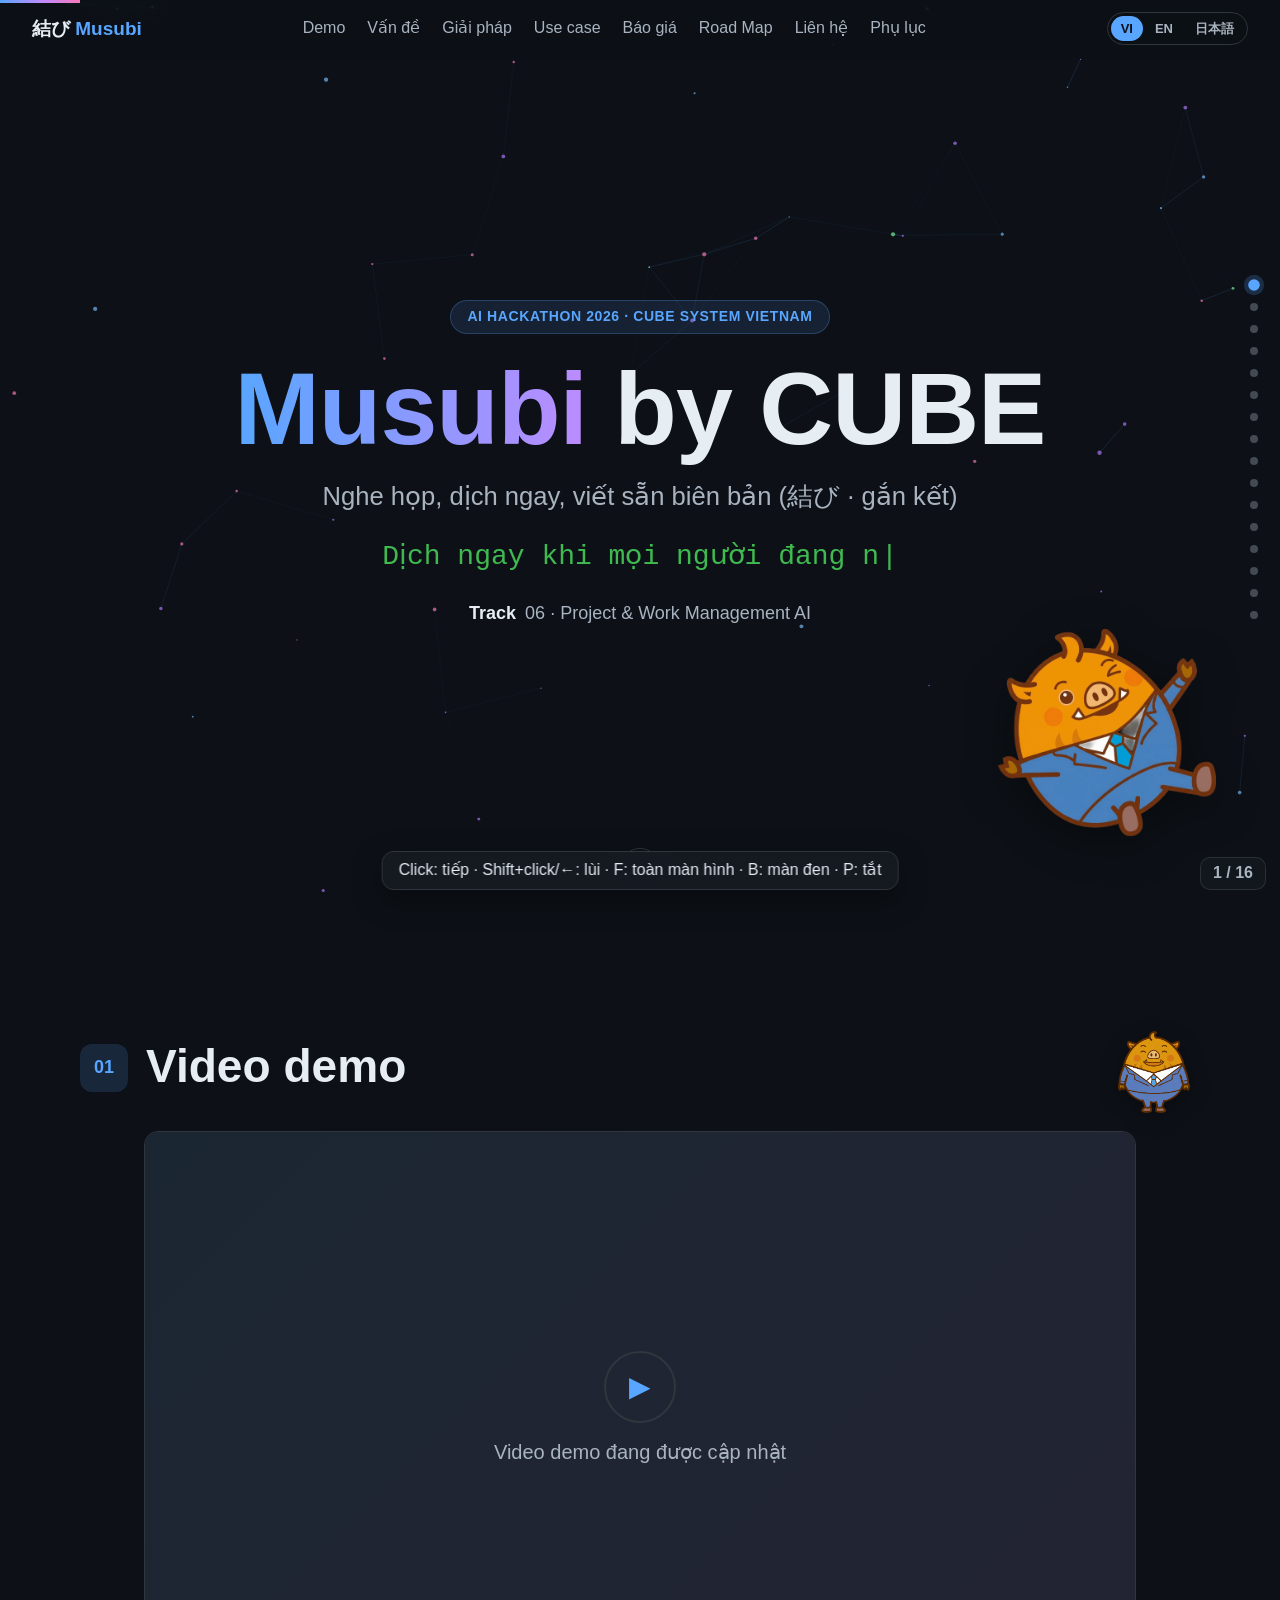
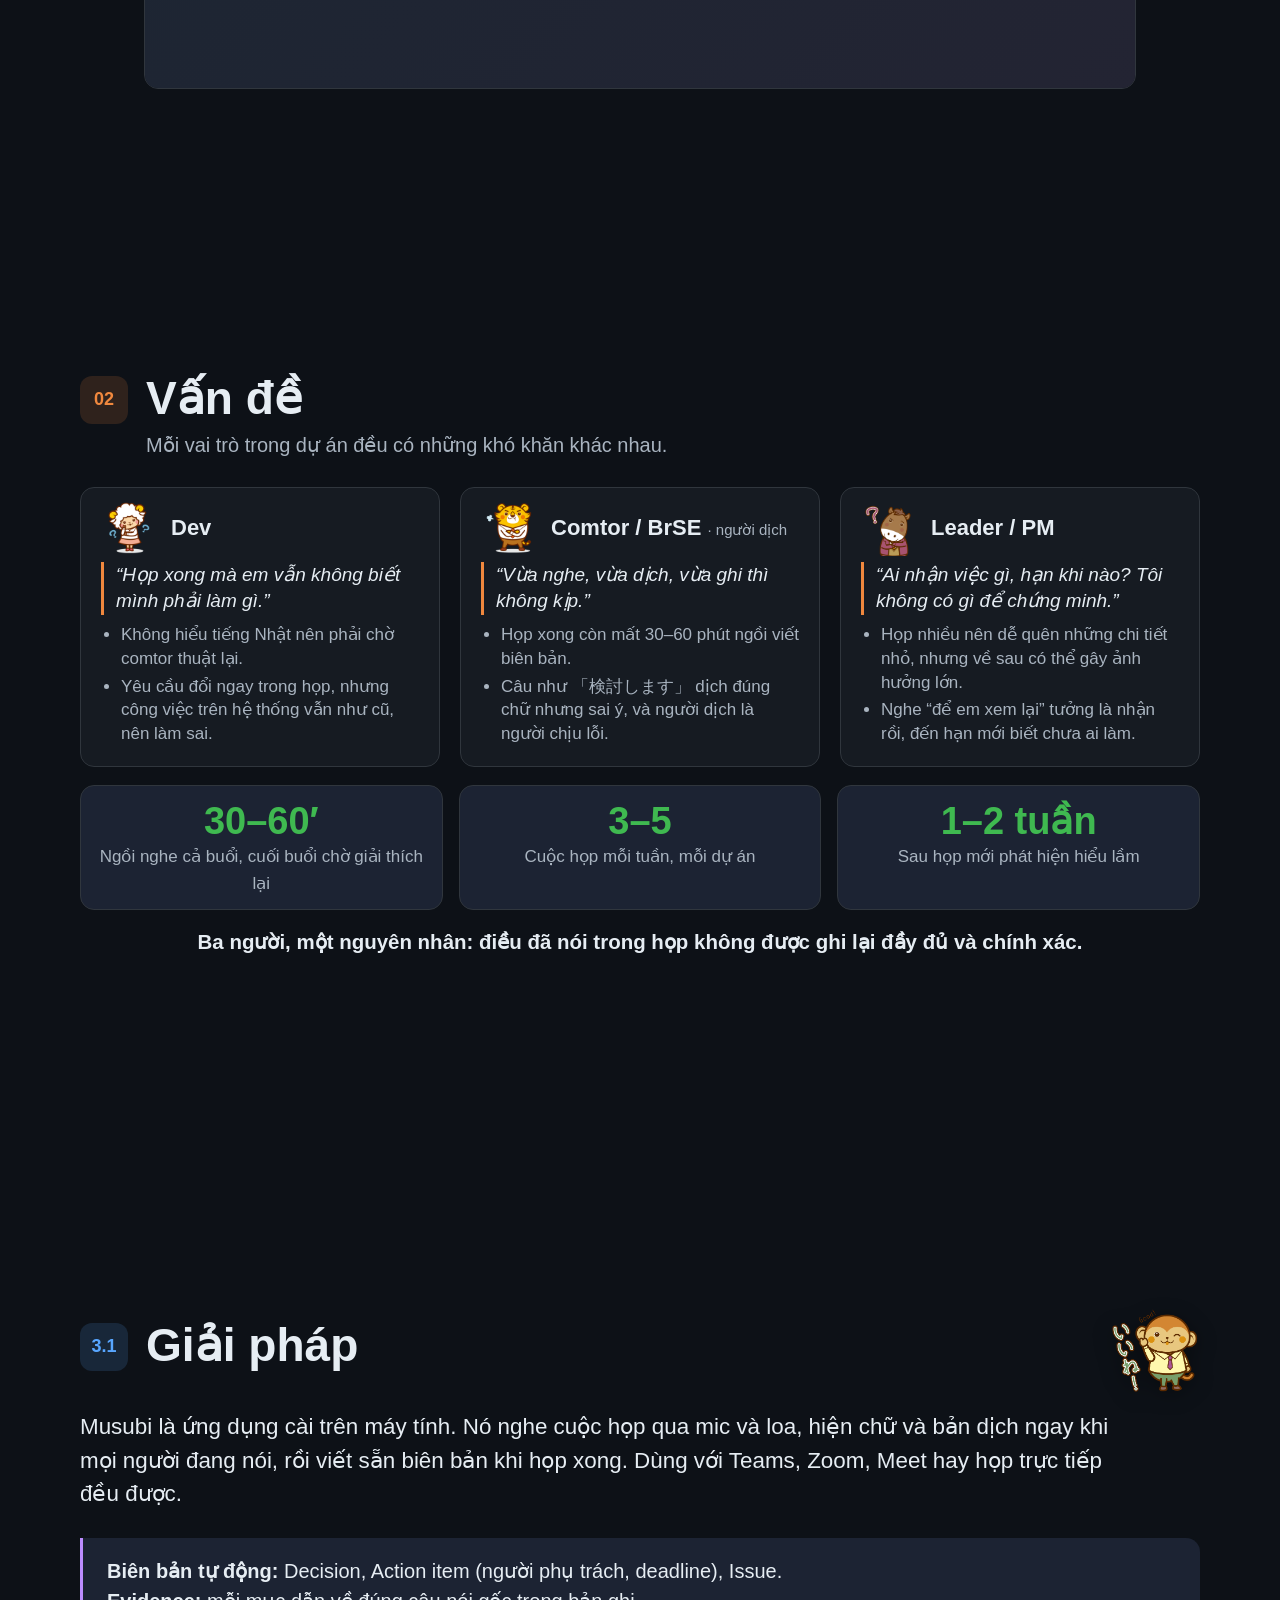
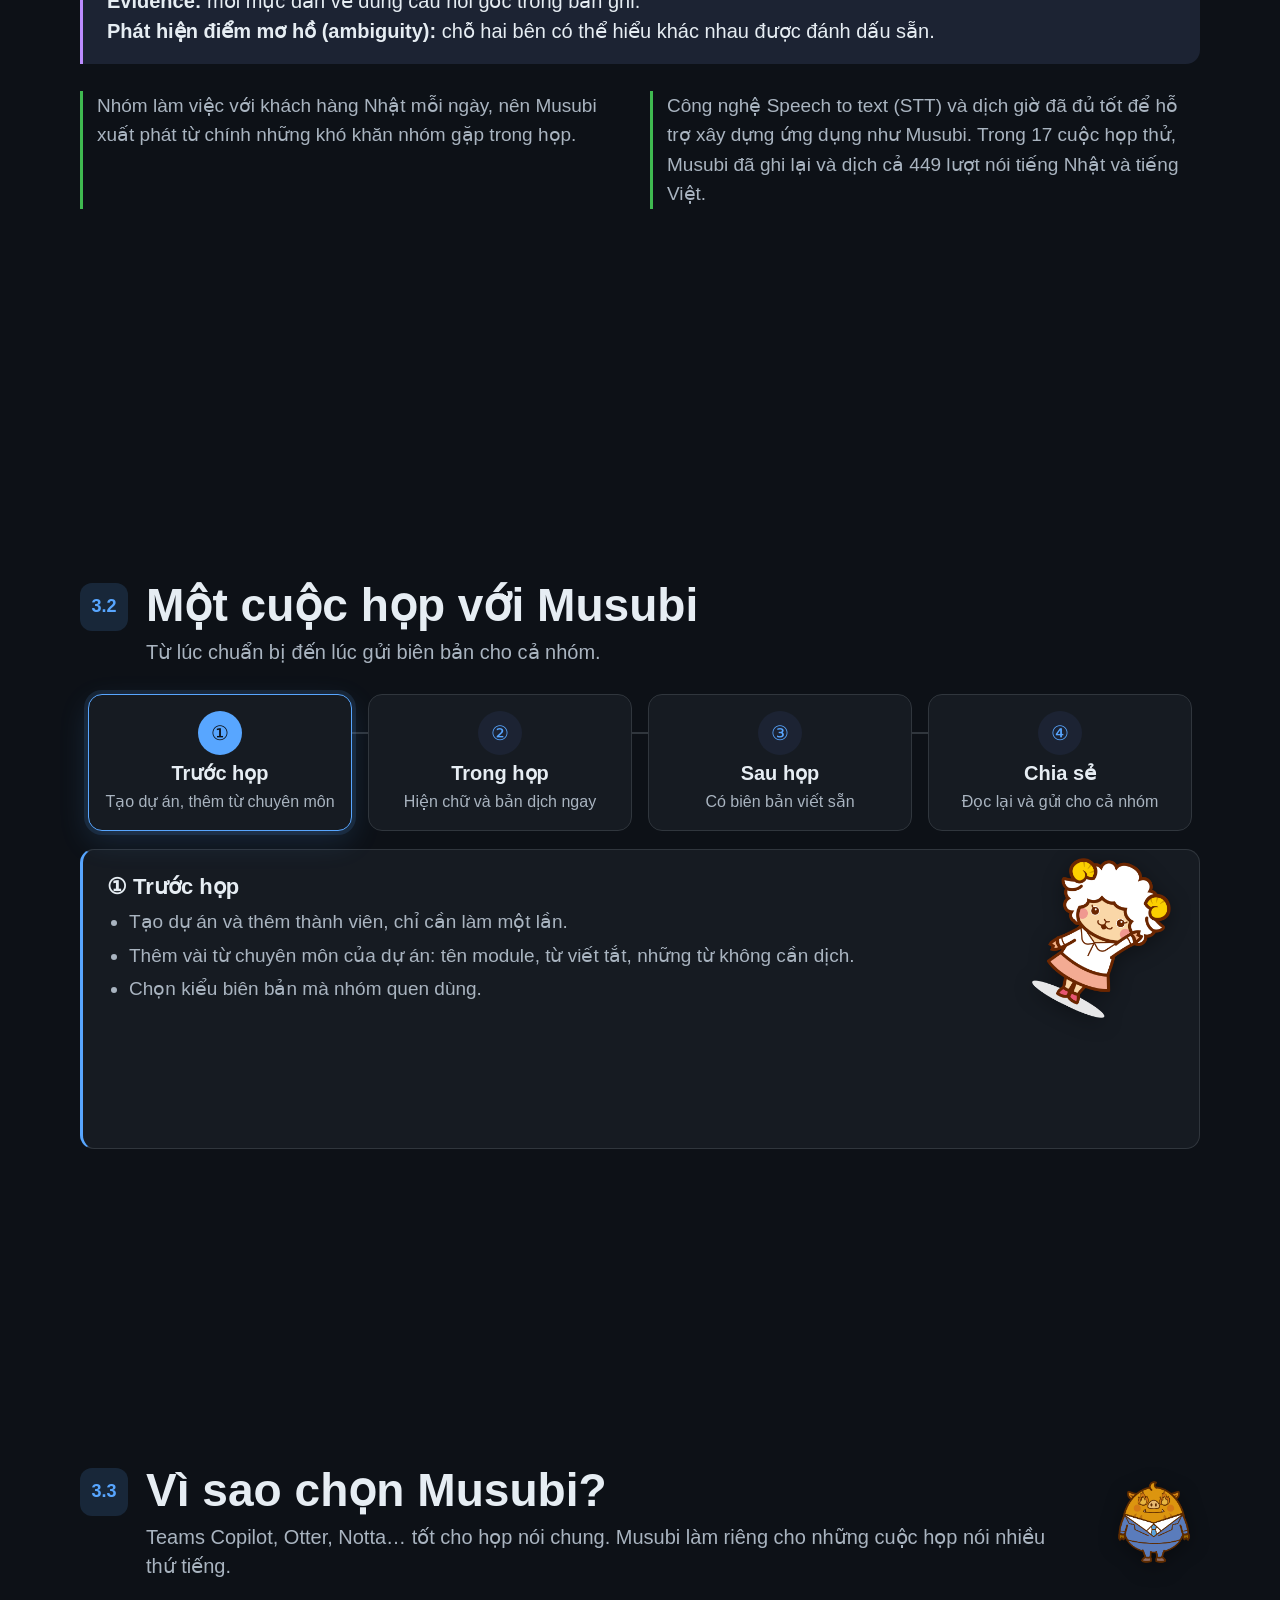
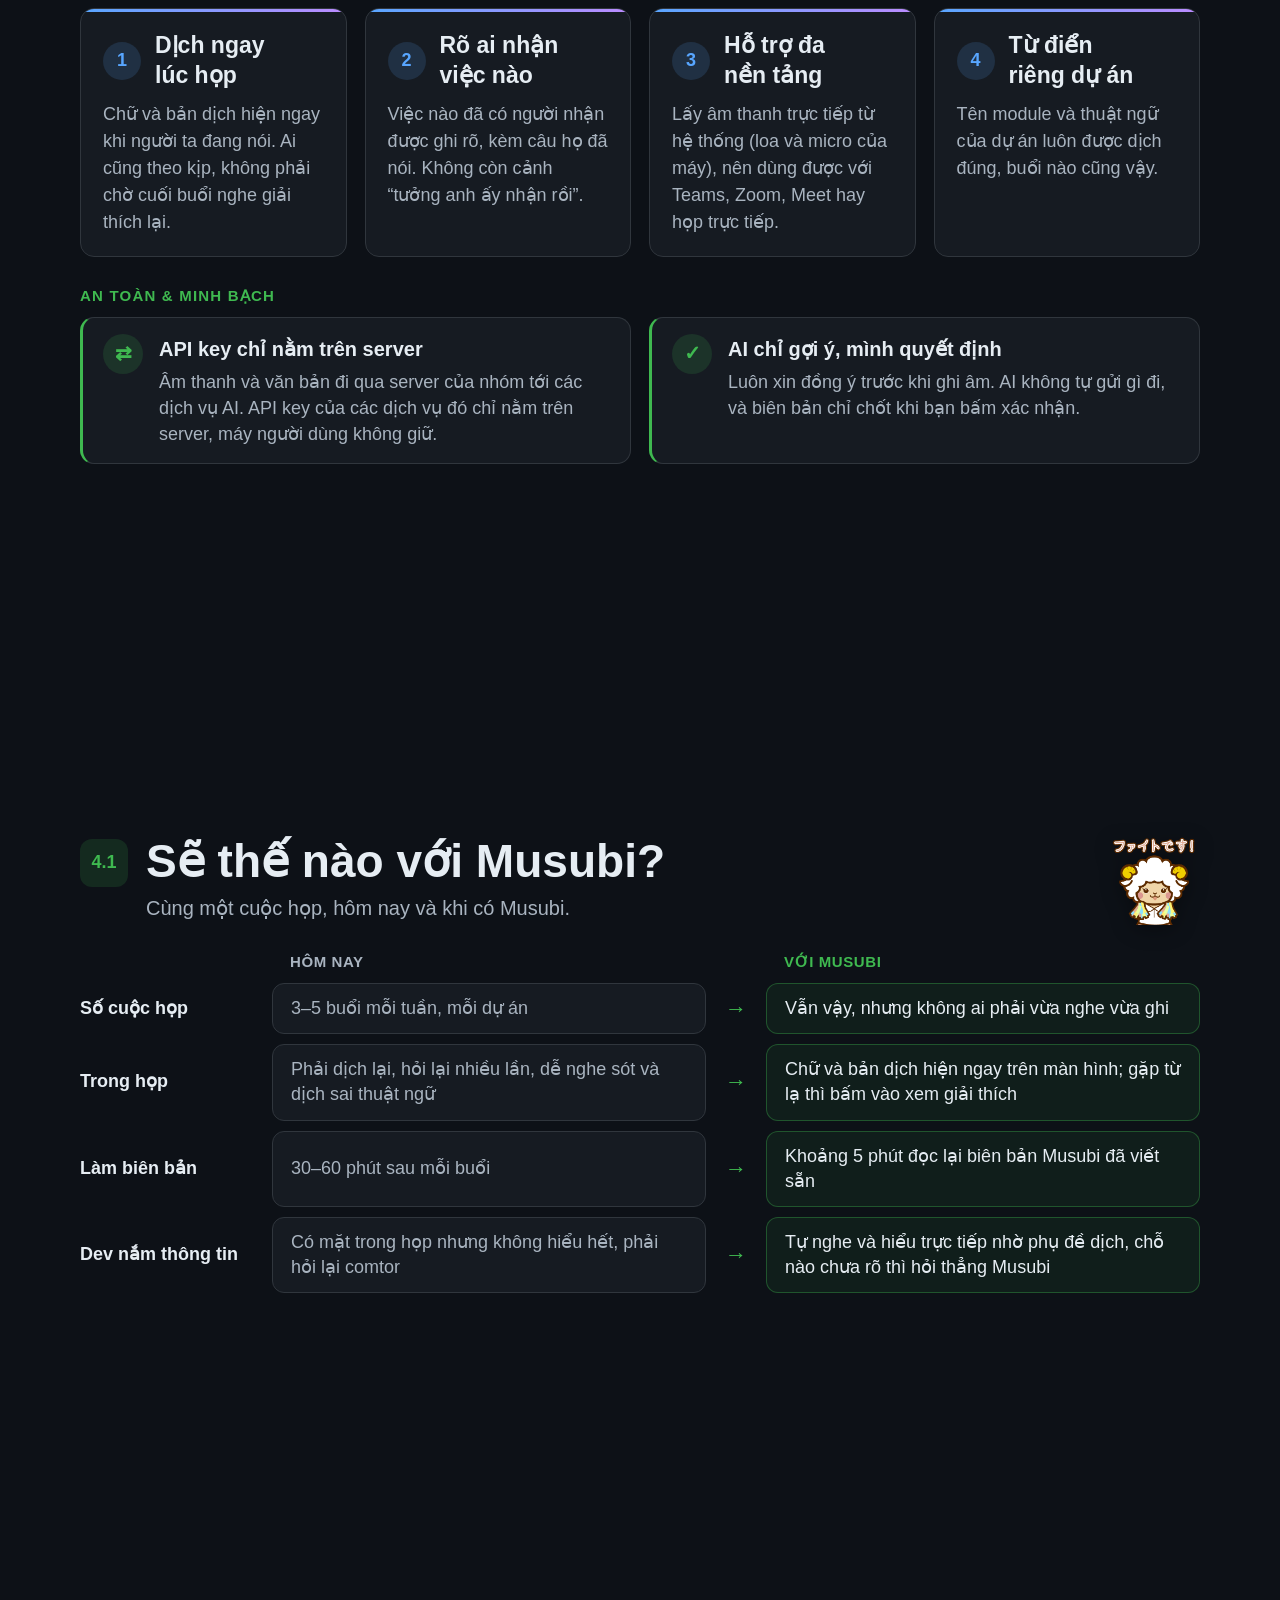
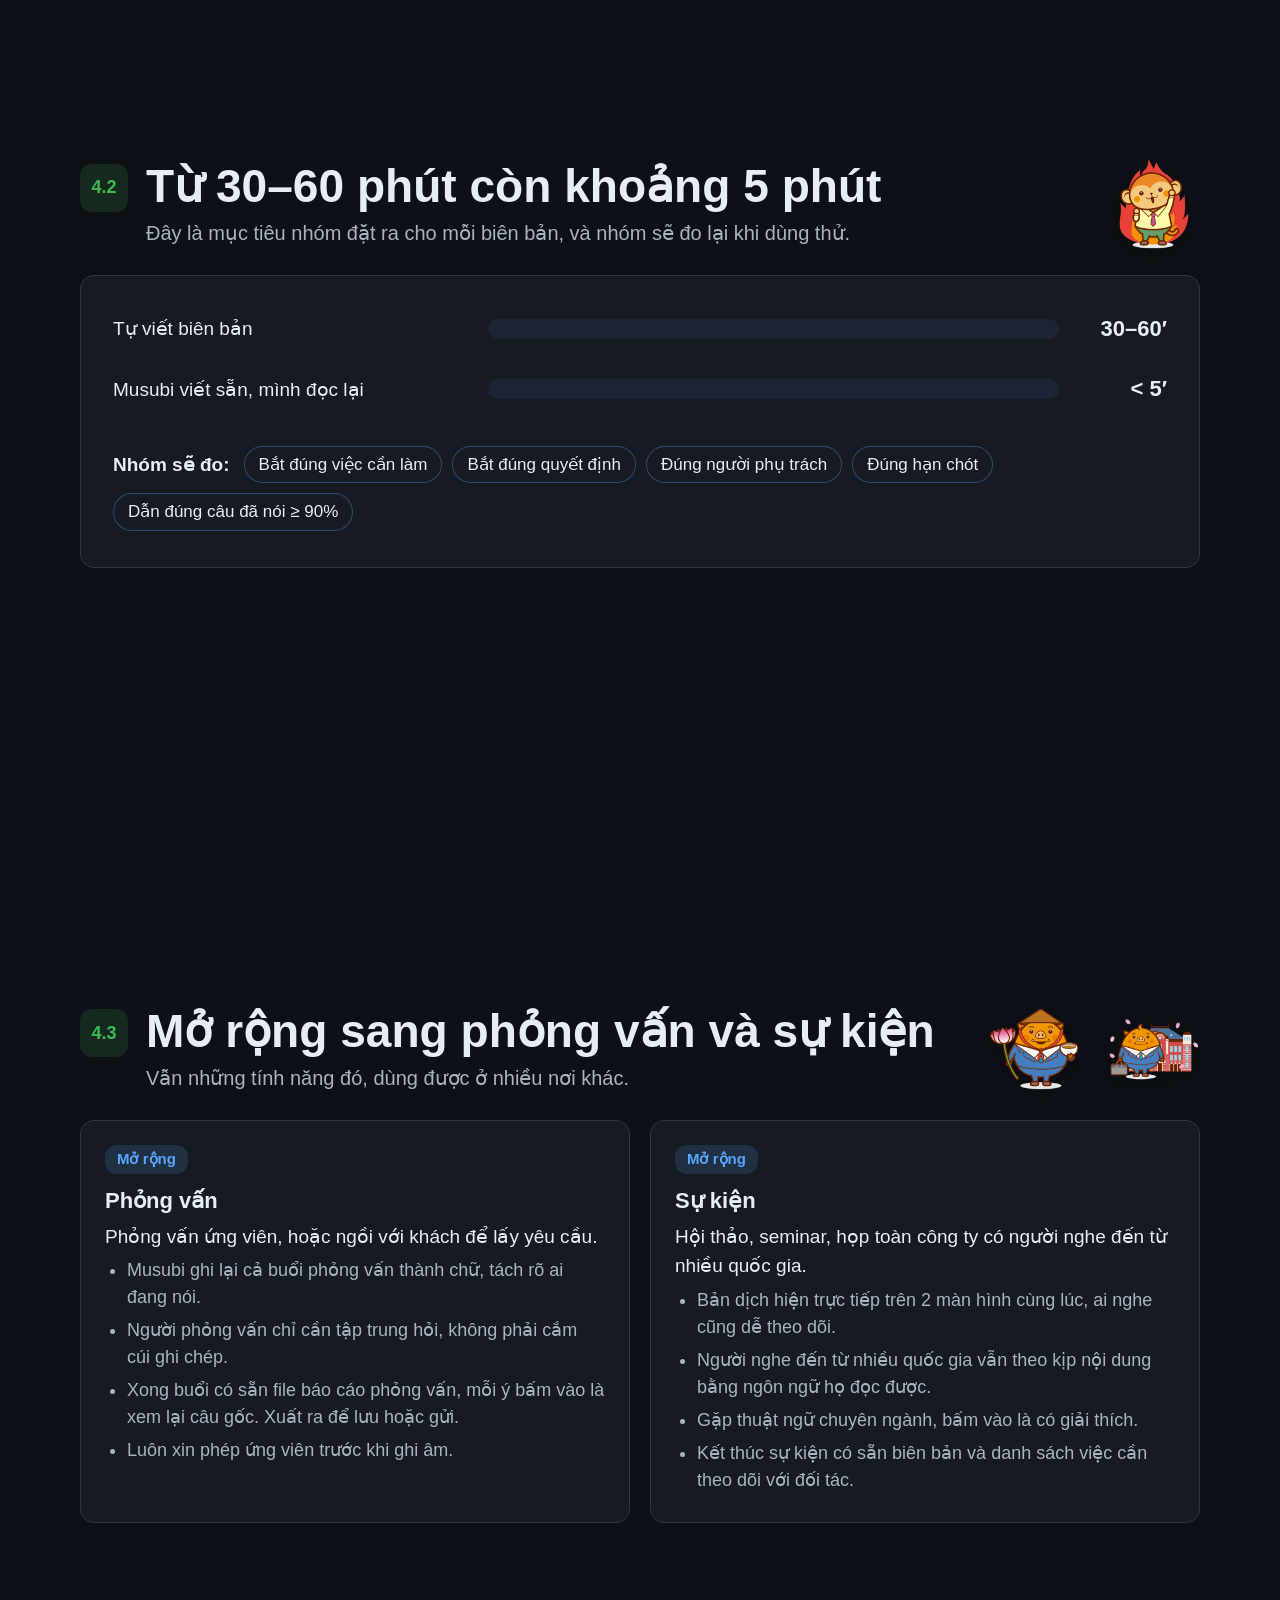
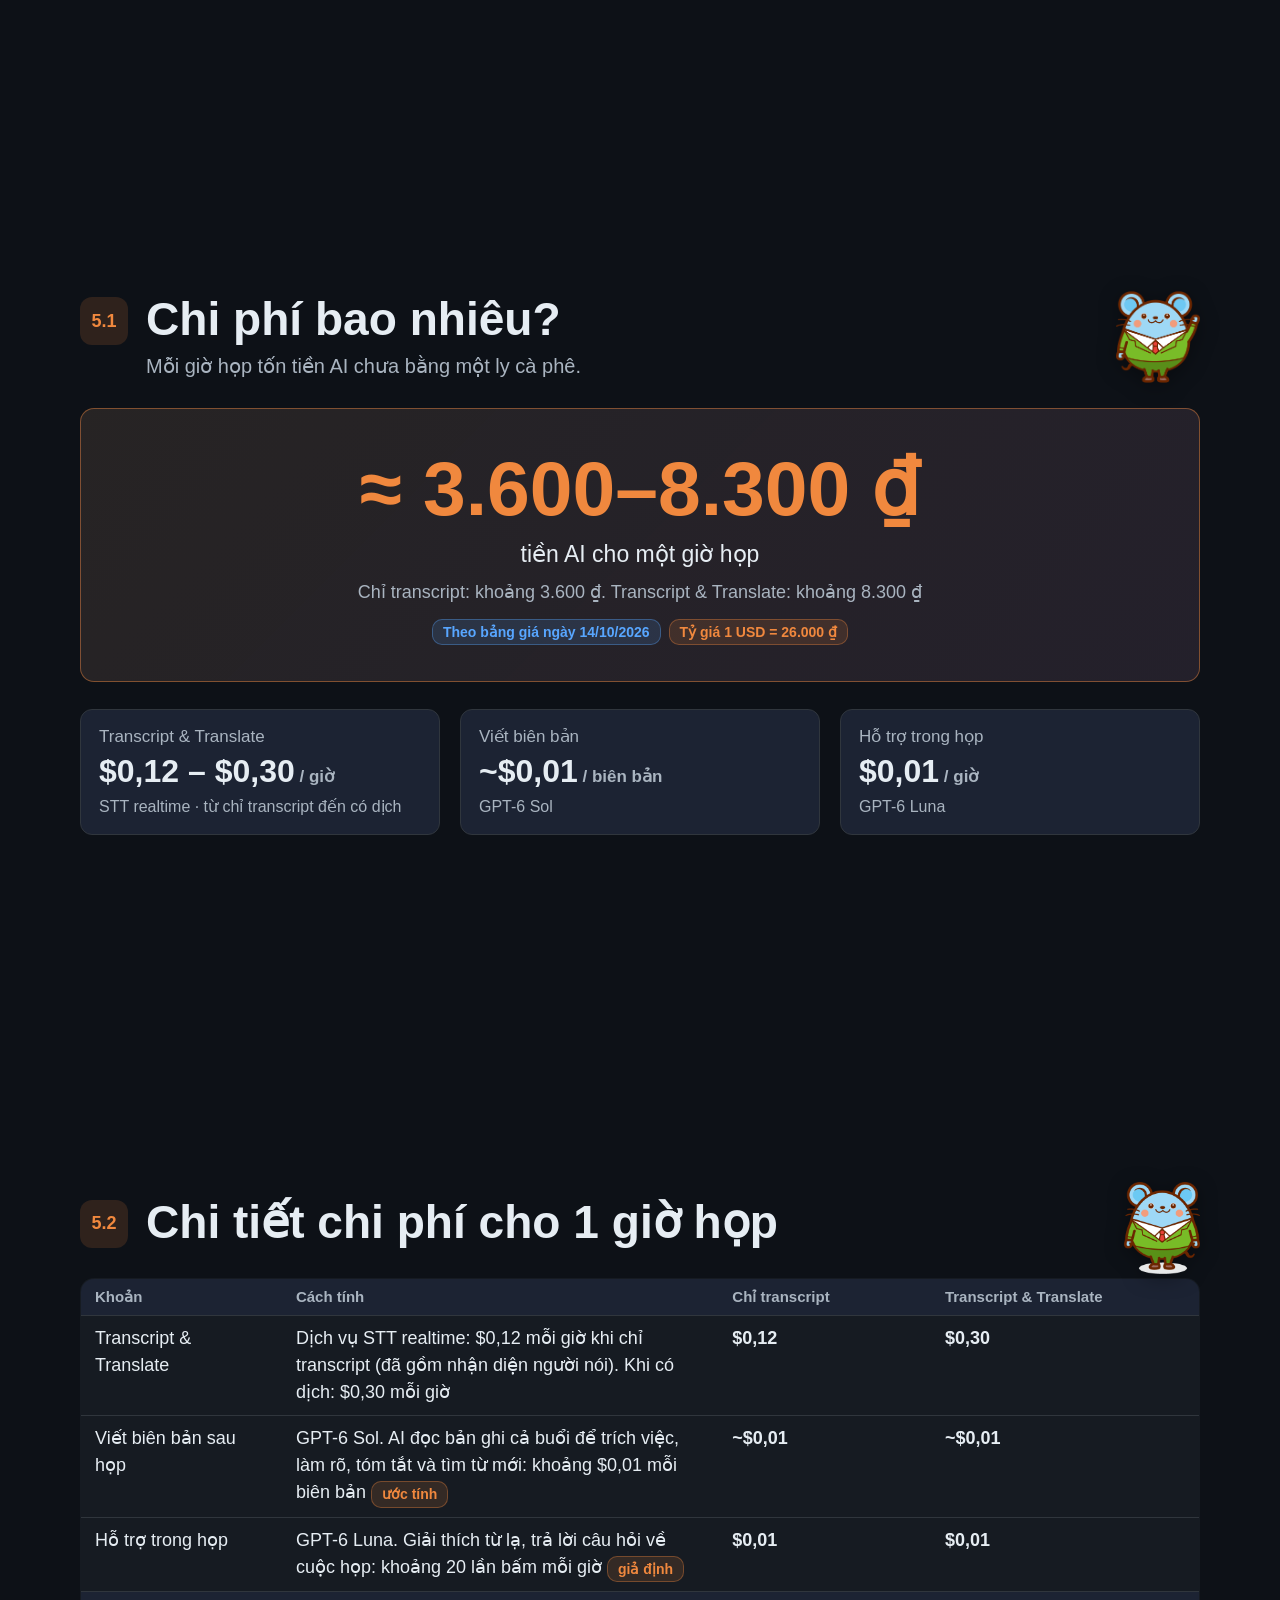
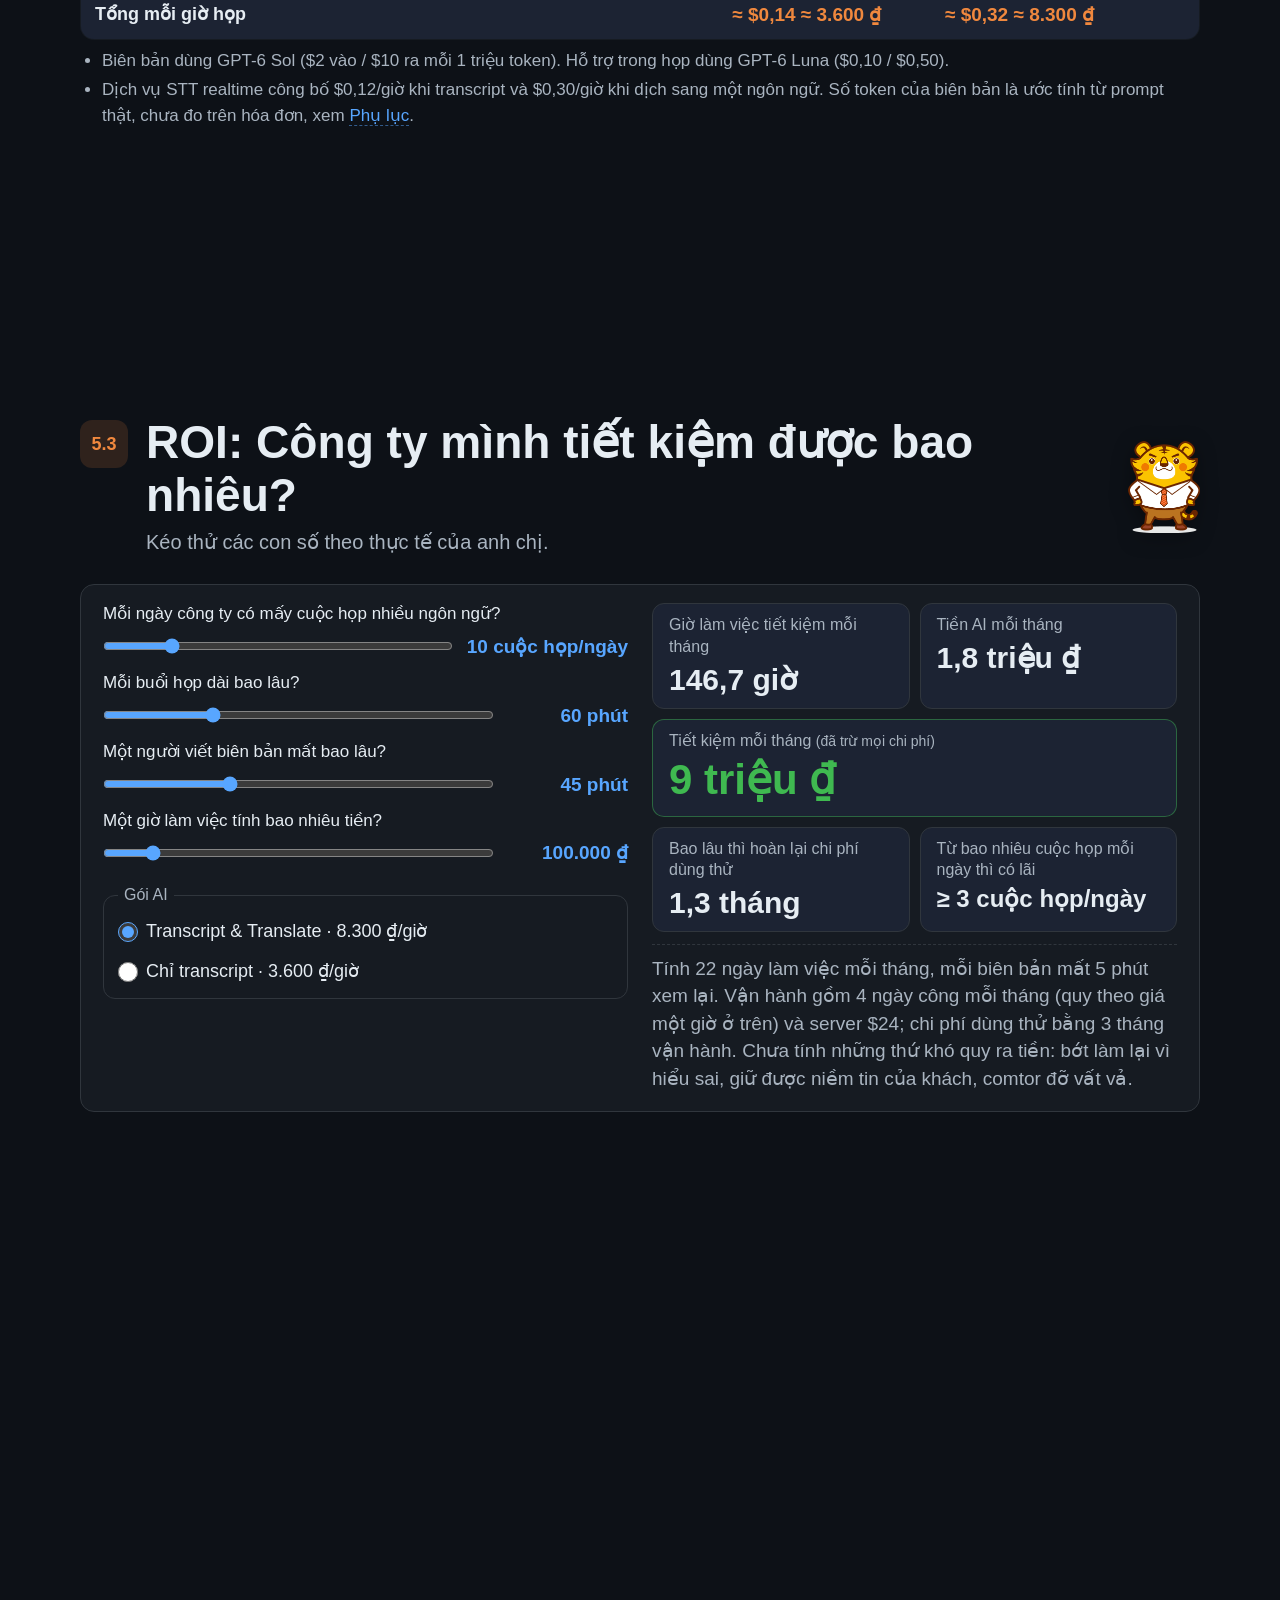
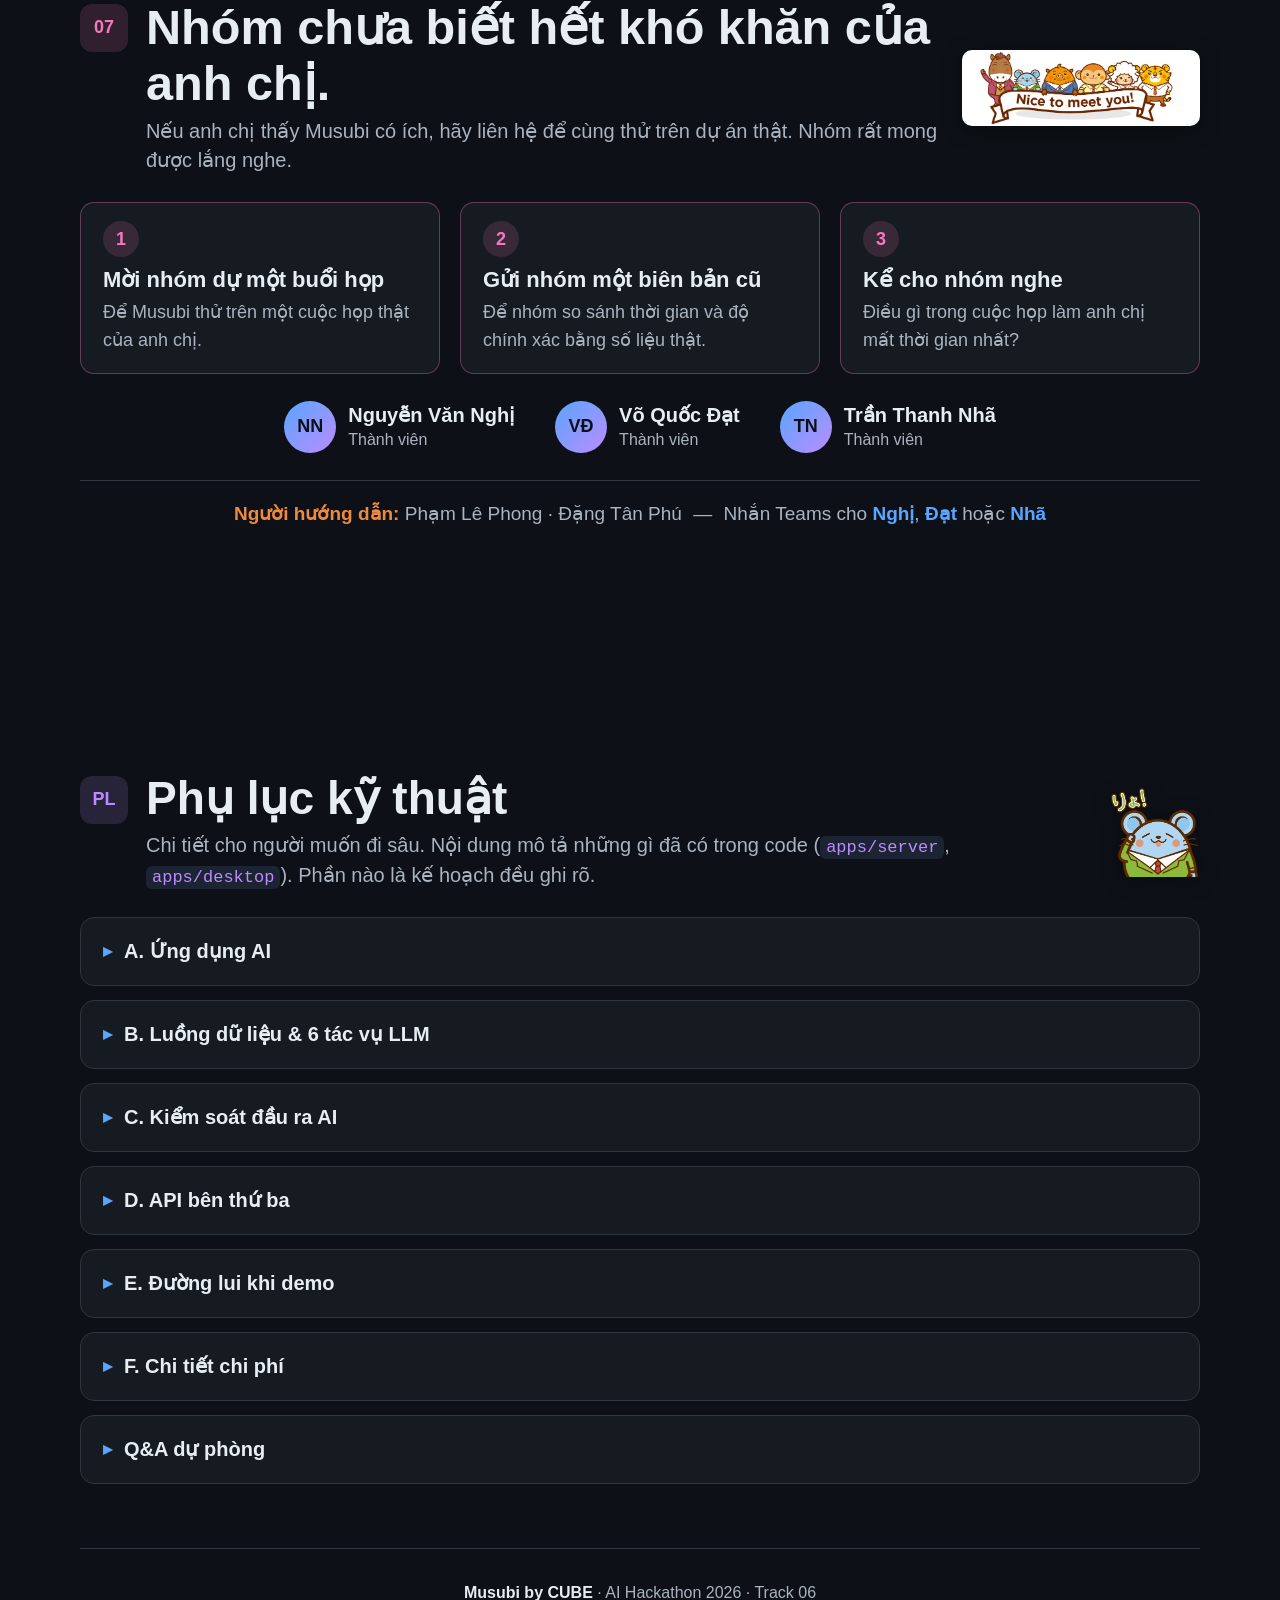
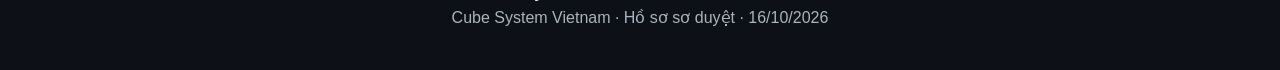
==== commit b36a9b4b: "update portfolio" ====
--- a/index.html
+++ b/index.html
@@ -3,9 +3,9 @@
 <head>
   <meta charset="UTF-8">
   <meta name="viewport" content="width=device-width, initial-scale=1.0">
-  <meta name="description" content="Musubi by CUBE: nghe họp, dịch ngay khi mọi người đang nói và viết sẵn biên bản. AI Hackathon 2026, Track 06.">
+  <meta name="description" content="Musubi by CUBE: nghe họp, dịch ngay khi mọi người đang nói và viết sẵn biên bản. AI Hackathon 2026, Track 06." data-i18n-attr="content=meta.description">
   <title>Musubi by CUBE — Portfolio · AI Hackathon 2026 · Track 06</title>
-  <link rel="stylesheet" href="styles.css?v=20261014j">
+  <link rel="stylesheet" href="styles.css?v=20261014k">
 </head>
 <body>
 
@@ -15,33 +15,36 @@
   <!-- ============ NAV ============ -->
   <header class="nav" id="nav">
     <a href="#top" class="nav-brand">結び <span>Musubi</span></a>
-    <button class="nav-toggle" id="nav-toggle" aria-label="Mở menu" aria-expanded="false">
+    <button class="nav-toggle" id="nav-toggle" aria-label="Mở menu" data-i18n-attr="aria-label=nav.menu" aria-expanded="false">
       <span></span><span></span><span></span>
     </button>
     <nav class="nav-links" id="nav-links">
-      <a href="#video">Demo</a>
-      <a href="#problem">Vấn đề</a>
-      <a href="#solution">Giải pháp</a>
-      <a href="#usecases">Use case</a>
-      <a href="#pricing">Báo giá</a>
-      <a href="#roadmap">Road Map</a>
-      <a href="#contact">Liên hệ</a>
-      <a href="#appendix">Phụ lục</a>
+      <a href="#video" data-i18n="nav.demo">Demo</a>
+      <a href="#problem" data-i18n="nav.problem">Vấn đề</a>
+      <a href="#solution" data-i18n="nav.solution">Giải pháp</a>
+      <a href="#usecases" data-i18n="nav.usecases">Use case</a>
+      <a href="#pricing" data-i18n="nav.pricing">Báo giá</a>
+      <a href="#roadmap" data-i18n="nav.roadmap">Road Map</a>
+      <a href="#contact" data-i18n="nav.contact">Liên hệ</a>
+      <a href="#appendix" data-i18n="nav.appendix">Phụ lục</a>
     </nav>
+    <div class="lang-switch" id="lang-switch" role="group" aria-label="Ngôn ngữ / Language / 言語">
+      <button type="button" data-lang="vi" lang="vi">VI</button>
+      <button type="button" data-lang="en" lang="en">EN</button>
+      <button type="button" data-lang="ja" lang="ja">日本語</button>
+    </div>
   </header>
 
   <main id="deck">
 
     <!-- ============ 1 · HERO ============ -->
-    <section class="slide slide-hero" id="top" data-title="Mở đầu" data-section="top">
+    <section class="slide slide-hero" id="top" data-title="Mở đầu" data-i18n-attr="data-title=slide.top" data-section="top">
       <div class="slide-inner">
         <div class="badge">AI HACKATHON 2026 · CUBE SYSTEM VIETNAM</div>
         <h1 class="hero-title">
           <span class="gradient-text">Musubi</span> by CUBE
         </h1>
-        <p class="hero-sub">
-          Nghe họp, dịch ngay, viết sẵn biên bản <em>(結び · gắn kết)</em>
-        </p>
+        <p class="hero-sub" data-i18n="hero.sub">Nghe họp, dịch ngay, viết sẵn biên bản <em>(結び · gắn kết)</em></p>
         <p class="hero-typed">
           <span id="typed"></span><span class="caret">|</span>
         </p>
@@ -50,16 +53,16 @@
         </div>
       </div>
       <img class="hero-mascot" src="mascot-assets/mascot/mascot-cheer.webp" alt="" width="1053" height="1008" loading="lazy" decoding="async" draggable="false">
-      <a href="#video" class="scroll-hint" aria-label="Slide tiếp theo">↓</a>
+      <a href="#video" class="scroll-hint" aria-label="Slide tiếp theo" data-i18n-attr="aria-label=hero.next">↓</a>
     </section>
 
     <!-- ============ 2 · 01 VIDEO DEMO ============ -->
-    <section class="slide" id="video" data-title="01 · Video demo" data-section="video">
+    <section class="slide" id="video" data-title="01 · Video demo" data-i18n-attr="data-title=slide.video" data-section="video">
       <div class="slide-inner">
         <div class="slide-head">
           <span class="num blue">01</span>
           <div>
-            <h2>Video demo</h2>
+            <h2 data-i18n="video.title">Video demo</h2>
           </div>
           <img class="head-mascot" src="mascot-assets/characters/inobe-smile.png" alt="" width="321" height="321" loading="lazy" decoding="async" draggable="false">
         </div>
@@ -68,20 +71,20 @@
           <video id="demo-video" controls preload="metadata" playsinline poster="assets/videos/musubi-demo-poster.jpg"><source src="assets/videos/musubi-demo.mp4" type="video/mp4"></video>
           <div id="video-fallback" class="video-fallback" hidden>
             <span class="video-fallback-icon" aria-hidden="true">▶</span>
-            <p>Video demo đang được cập nhật</p>
+            <p data-i18n="video.fallback">Video demo đang được cập nhật</p>
           </div>
         </div>
       </div>
     </section>
 
     <!-- ============ 3 · 02 PROBLEM ============ -->
-    <section class="slide" id="problem" data-title="02 · Vấn đề" data-section="problem">
+    <section class="slide" id="problem" data-title="02 · Vấn đề" data-i18n-attr="data-title=slide.problem" data-section="problem">
       <div class="slide-inner">
         <div class="slide-head">
           <span class="num orange">02</span>
           <div>
-            <h2>Vấn đề</h2>
-            <p class="lead">Mỗi vai trò trong dự án đều có những khó khăn khác nhau.</p>
+            <h2 data-i18n="problem.title">Vấn đề</h2>
+            <p class="lead" data-i18n="problem.lead">Mỗi vai trò trong dự án đều có những khó khăn khác nhau.</p>
           </div>
         </div>
 
@@ -91,21 +94,21 @@
               <img class="persona-avatar" src="mascot-assets/characters/claudina-question.png" alt="" width="320" height="320" loading="lazy" decoding="async" draggable="false">
               <h3>Dev</h3>
             </div>
-            <p class="persona-quote">“Họp xong mà em vẫn không biết mình phải làm gì.”</p>
+            <p class="persona-quote" data-i18n="problem.dev.quote">“Họp xong mà em vẫn không biết mình phải làm gì.”</p>
             <ul class="persona-pains">
-              <li>Không hiểu tiếng Nhật nên phải chờ comtor thuật lại.</li>
-              <li>Yêu cầu đổi ngay trong họp, nhưng công việc trên hệ thống vẫn như cũ, nên làm sai.</li>
+              <li data-i18n="problem.dev.pain1">Không hiểu tiếng Nhật nên phải chờ comtor thuật lại.</li>
+              <li data-i18n="problem.dev.pain2">Yêu cầu đổi ngay trong họp, nhưng công việc trên hệ thống vẫn như cũ, nên làm sai.</li>
             </ul>
           </article>
           <article class="card persona">
             <div class="persona-head">
               <img class="persona-avatar" src="mascot-assets/characters/transmaru-angry.png" alt="" width="320" height="320" loading="lazy" decoding="async" draggable="false">
-              <h3>Comtor / BrSE <small>· người dịch</small></h3>
-            </div>
-            <p class="persona-quote">“Vừa nghe, vừa dịch, vừa ghi thì không kịp.”</p>
+              <h3 data-i18n="problem.comtor.title">Comtor / BrSE <small>· người dịch</small></h3>
+            </div>
+            <p class="persona-quote" data-i18n="problem.comtor.quote">“Vừa nghe, vừa dịch, vừa ghi thì không kịp.”</p>
             <ul class="persona-pains">
-              <li>Họp xong còn mất 30–60 phút ngồi viết biên bản.</li>
-              <li>Câu như <em>「検討します」</em> dịch đúng chữ nhưng sai ý, và người dịch là người chịu lỗi.</li>
+              <li data-i18n="problem.comtor.pain1">Họp xong còn mất 30–60 phút ngồi viết biên bản.</li>
+              <li data-i18n="problem.comtor.pain2">Câu như <em>「検討します」</em> dịch đúng chữ nhưng sai ý, và người dịch là người chịu lỗi.</li>
             </ul>
           </article>
           <article class="card persona">
@@ -113,10 +116,10 @@
               <img class="persona-avatar" src="mascot-assets/characters/ranma-question.png" alt="" width="321" height="321" loading="lazy" decoding="async" draggable="false">
               <h3>Leader / PM</h3>
             </div>
-            <p class="persona-quote">“Ai nhận việc gì, hạn khi nào? Tôi không có gì để chứng minh.”</p>
+            <p class="persona-quote" data-i18n="problem.pm.quote">“Ai nhận việc gì, hạn khi nào? Tôi không có gì để chứng minh.”</p>
             <ul class="persona-pains">
-              <li>Họp nhiều nên dễ quên những chi tiết nhỏ, nhưng về sau có thể gây ảnh hưởng lớn.</li>
-              <li>Nghe “để em xem lại” tưởng là nhận rồi, đến hạn mới biết chưa ai làm.</li>
+              <li data-i18n="problem.pm.pain1">Họp nhiều nên dễ quên những chi tiết nhỏ, nhưng về sau có thể gây ảnh hưởng lớn.</li>
+              <li data-i18n="problem.pm.pain2">Nghe “để em xem lại” tưởng là nhận rồi, đến hạn mới biết chưa ai làm.</li>
             </ul>
           </article>
         </div>
@@ -124,79 +127,79 @@
         <div class="counters counters-compact">
           <div class="counter-item">
             <div class="counter-value"><span data-count="30">0</span>–<span data-count="60">0</span>′</div>
-            <div class="counter-label">Ngồi nghe cả buổi, cuối buổi chờ giải thích lại</div>
+            <div class="counter-label" data-i18n="problem.counter1">Ngồi nghe cả buổi, cuối buổi chờ giải thích lại</div>
           </div>
           <div class="counter-item">
             <div class="counter-value"><span data-count="3">0</span>–<span data-count="5">0</span></div>
-            <div class="counter-label">Cuộc họp mỗi tuần, mỗi dự án</div>
+            <div class="counter-label" data-i18n="problem.counter2">Cuộc họp mỗi tuần, mỗi dự án</div>
           </div>
           <div class="counter-item">
-            <div class="counter-value"><span data-count="1">0</span>–<span data-count="2">0</span> tuần</div>
-            <div class="counter-label">Sau họp mới phát hiện hiểu lầm</div>
-          </div>
-        </div>
-
-        <p class="punchline">Ba người, một nguyên nhân: điều đã nói trong họp không được ghi lại đầy đủ và chính xác.</p>
+            <div class="counter-value"><span data-count="1">0</span>–<span data-count="2">0</span> <span data-i18n="problem.weeks">tuần</span></div>
+            <div class="counter-label" data-i18n="problem.counter3">Sau họp mới phát hiện hiểu lầm</div>
+          </div>
+        </div>
+
+        <p class="punchline" data-i18n="problem.punchline">Ba người, một nguyên nhân: điều đã nói trong họp không được ghi lại đầy đủ và chính xác.</p>
       </div>
     </section>
 
     <!-- ============ 5 · 03 SOLUTION (1/6) ============ -->
-    <section class="slide" id="solution" data-title="3.1 · Giải pháp" data-section="solution">
+    <section class="slide" id="solution" data-title="3.1 · Giải pháp" data-i18n-attr="data-title=slide.solution" data-section="solution">
       <div class="slide-inner">
         <div class="slide-head">
           <span class="num blue">3.1</span>
           <div>
-            <h2>Giải pháp</h2>
+            <h2 data-i18n="solution.title">Giải pháp</h2>
           </div>
           <img class="head-mascot" src="mascot-assets/characters/consal-like.png" alt="" width="321" height="321" loading="lazy" decoding="async" draggable="false">
         </div>
 
-        <p class="lead-xl">Musubi là ứng dụng cài trên máy tính. Nó nghe cuộc họp qua mic và loa, hiện chữ và bản dịch ngay khi mọi người đang nói, rồi viết sẵn biên bản khi họp xong. Dùng với Teams, Zoom, Meet hay họp trực tiếp đều được.</p>
-
-        <blockquote class="quote quote-lg">
+        <p class="lead-xl" data-i18n="solution.lead">Musubi là ứng dụng cài trên máy tính. Nó nghe cuộc họp qua mic và loa, hiện chữ và bản dịch ngay khi mọi người đang nói, rồi viết sẵn biên bản khi họp xong. Dùng với Teams, Zoom, Meet hay họp trực tiếp đều được.</p>
+
+        <blockquote class="quote quote-lg" data-i18n="solution.quote">
           <b>Biên bản tự động:</b> Decision, Action item (người phụ trách, deadline), Issue.<br>
           <b>Evidence:</b> mỗi mục dẫn về đúng câu nói gốc trong bản ghi.<br>
           <b>Phát hiện điểm mơ hồ (ambiguity):</b> chỗ hai bên có thể hiểu khác nhau được đánh dấu sẵn.
         </blockquote>
 
         <div class="why-now grid-2">
-          <p>Nhóm làm việc với khách hàng Nhật mỗi ngày, nên Musubi xuất phát từ chính những khó khăn nhóm gặp trong họp.</p>
-          <p>Công nghệ Speech to text (STT) và dịch giờ đã đủ tốt để hỗ trợ xây dựng ứng dụng như Musubi. Trong 17 cuộc họp thử, Musubi đã ghi lại và dịch cả 449 lượt nói tiếng Nhật và tiếng Việt.</p>
+          <p data-i18n="solution.why1">Nhóm làm việc với khách hàng Nhật mỗi ngày, nên Musubi xuất phát từ chính những khó khăn nhóm gặp trong họp.</p>
+          <p data-i18n="solution.why2">Công nghệ Speech to text (STT) và dịch giờ đã đủ tốt để hỗ trợ xây dựng ứng dụng như Musubi. Trong 17 cuộc họp thử, Musubi đã ghi lại và dịch cả 449 lượt nói tiếng Nhật và tiếng Việt.</p>
         </div>
       </div>
     </section>
 
     <!-- ============ 6 · 03 PIPELINE (2/6) ============ -->
-    <section class="slide" id="pipeline" data-title="3.2 · Một cuộc họp với Musubi" data-section="solution">
+    <section class="slide" id="pipeline" data-title="3.2 · Một cuộc họp với Musubi" data-i18n-attr="data-title=slide.pipeline" data-section="solution">
       <div class="slide-inner">
         <div class="slide-head">
           <span class="num blue">3.2</span>
           <div>
-            <h2>Một cuộc họp với Musubi</h2>
-            <p class="lead">Từ lúc chuẩn bị đến lúc gửi biên bản cho cả nhóm.</p>
+            <h2 data-i18n="pipeline.title">Một cuộc họp với Musubi</h2>
+            <p class="lead" data-i18n="pipeline.lead">Từ lúc chuẩn bị đến lúc gửi biên bản cho cả nhóm.</p>
           </div>
         </div>
 
         <div class="pipeline">
           <button class="pipe-step active" data-step="0">
             <span class="pipe-icon">①</span>
-            <strong>Trước họp</strong>
-            <small>Tạo dự án, thêm từ chuyên môn</small>
+            <strong data-i18n="pipeline.s1.title">Trước họp</strong>
+            <small data-i18n="pipeline.s1.sub">Tạo dự án, thêm từ chuyên môn</small>
           </button>
           <button class="pipe-step" data-step="1">
             <span class="pipe-icon">②</span>
-            <strong>Trong họp</strong>
-            <small>Hiện chữ và bản dịch ngay</small>
+            <strong data-i18n="pipeline.s2.title">Trong họp</strong>
+            <small data-i18n="pipeline.s2.sub">Hiện chữ và bản dịch ngay</small>
           </button>
           <button class="pipe-step" data-step="2">
             <span class="pipe-icon">③</span>
-            <strong>Sau họp</strong>
-            <small>Có biên bản viết sẵn</small>
+            <strong data-i18n="pipeline.s3.title">Sau họp</strong>
+            <small data-i18n="pipeline.s3.sub">Có biên bản viết sẵn</small>
           </button>
           <button class="pipe-step" data-step="3">
             <span class="pipe-icon">④</span>
-            <strong>Chia sẻ</strong>
-            <small>Đọc lại và gửi cho cả nhóm</small>
+            <strong data-i18n="pipeline.s4.title">Chia sẻ</strong>
+            <small data-i18n="pipeline.s4.sub">Đọc lại và gửi cho cả nhóm</small>
           </button>
         </div>
 
@@ -205,13 +208,13 @@
     </section>
 
     <!-- ============ 9 · 03 WHY + TRUST (3/3) ============ -->
-    <section class="slide" id="why" data-title="3.3 · Vì sao chọn Musubi?" data-section="solution">
+    <section class="slide" id="why" data-title="3.3 · Vì sao chọn Musubi?" data-i18n-attr="data-title=slide.why" data-section="solution">
       <div class="slide-inner">
         <div class="slide-head">
           <span class="num blue">3.3</span>
           <div>
-            <h2>Vì sao chọn Musubi?</h2>
-            <p class="lead">Teams Copilot, Otter, Notta… tốt cho họp nói chung. Musubi làm riêng cho những cuộc họp nói nhiều thứ tiếng.</p>
+            <h2 data-i18n="why.title">Vì sao chọn Musubi?</h2>
+            <p class="lead" data-i18n="why.lead">Teams Copilot, Otter, Notta… tốt cho họp nói chung. Musubi làm riêng cho những cuộc họp nói nhiều thứ tiếng.</p>
           </div>
           <img class="head-mascot" src="mascot-assets/characters/inobe-motivated.png" alt="" width="321" height="321" loading="lazy" decoding="async" draggable="false">
         </div>
@@ -219,36 +222,36 @@
         <div class="why-grid">
           <article class="why-card">
             <span class="why-num">1</span>
-            <h3>Dịch ngay lúc họp</h3>
-            <p>Chữ và bản dịch hiện ngay khi người ta đang nói. Ai cũng theo kịp, không phải chờ cuối buổi nghe giải thích lại.</p>
+            <h3 data-i18n="why.c1.title">Dịch ngay lúc họp</h3>
+            <p data-i18n="why.c1.body">Chữ và bản dịch hiện ngay khi người ta đang nói. Ai cũng theo kịp, không phải chờ cuối buổi nghe giải thích lại.</p>
           </article>
           <article class="why-card">
             <span class="why-num">2</span>
-            <h3>Rõ ai nhận việc nào</h3>
-            <p>Việc nào đã có người nhận được ghi rõ, kèm câu họ đã nói. Không còn cảnh “tưởng anh ấy nhận rồi”.</p>
+            <h3 data-i18n="why.c2.title">Rõ ai nhận việc nào</h3>
+            <p data-i18n="why.c2.body">Việc nào đã có người nhận được ghi rõ, kèm câu họ đã nói. Không còn cảnh “tưởng anh ấy nhận rồi”.</p>
           </article>
           <article class="why-card">
             <span class="why-num">3</span>
-            <h3>Hỗ trợ đa nền tảng</h3>
-            <p>Lấy âm thanh trực tiếp từ hệ thống (loa và micro của máy), nên dùng được với Teams, Zoom, Meet hay họp trực tiếp.</p>
+            <h3 data-i18n="why.c3.title">Hỗ trợ đa nền tảng</h3>
+            <p data-i18n="why.c3.body">Lấy âm thanh trực tiếp từ hệ thống (loa và micro của máy), nên dùng được với Teams, Zoom, Meet hay họp trực tiếp.</p>
           </article>
           <article class="why-card">
             <span class="why-num">4</span>
-            <h3>Từ điển riêng dự án</h3>
-            <p>Tên module và thuật ngữ của dự án luôn được dịch đúng, buổi nào cũng vậy.</p>
+            <h3 data-i18n="why.c4.title">Từ điển riêng dự án</h3>
+            <p data-i18n="why.c4.body">Tên module và thuật ngữ của dự án luôn được dịch đúng, buổi nào cũng vậy.</p>
           </article>
         </div>
 
         <div class="trust">
-          <div class="trust-label">An toàn &amp; minh bạch</div>
+          <div class="trust-label" data-i18n="why.trust.label">An toàn &amp; minh bạch</div>
           <div class="trust-grid">
             <div class="trust-item">
               <span class="pp-icon" aria-hidden="true">⇄</span>
-              <div><b>API key chỉ nằm trên server</b><p>Âm thanh và văn bản đi qua server của nhóm tới các dịch vụ AI. API key của các dịch vụ đó chỉ nằm trên server, máy người dùng không giữ.</p></div>
+              <div data-i18n="why.trust.key"><b>API key chỉ nằm trên server</b><p>Âm thanh và văn bản đi qua server của nhóm tới các dịch vụ AI. API key của các dịch vụ đó chỉ nằm trên server, máy người dùng không giữ.</p></div>
             </div>
             <div class="trust-item">
               <span class="pp-icon" aria-hidden="true">✓</span>
-              <div><b>AI chỉ gợi ý, mình quyết định</b><p>Luôn xin đồng ý trước khi ghi âm. AI không tự gửi gì đi, và biên bản chỉ chốt khi bạn bấm xác nhận.</p></div>
+              <div data-i18n="why.trust.human"><b>AI chỉ gợi ý, mình quyết định</b><p>Luôn xin đồng ý trước khi ghi âm. AI không tự gửi gì đi, và biên bản chỉ chốt khi bạn bấm xác nhận.</p></div>
             </div>
           </div>
         </div>
@@ -256,35 +259,35 @@
     </section>
 
     <!-- ============ 11 · 04 USE CASES (1/3) ============ -->
-    <section class="slide" id="usecases" data-title="4.1 · Sẽ thế nào với Musubi?" data-section="usecases">
+    <section class="slide" id="usecases" data-title="4.1 · Sẽ thế nào với Musubi?" data-i18n-attr="data-title=slide.usecases" data-section="usecases">
       <div class="slide-inner">
         <div class="slide-head">
           <span class="num green">4.1</span>
           <div>
-            <h2>Sẽ thế nào với Musubi?</h2>
-            <p class="lead">Cùng một cuộc họp, hôm nay và khi có Musubi.</p>
+            <h2 data-i18n="uc.title">Sẽ thế nào với Musubi?</h2>
+            <p class="lead" data-i18n="uc.lead">Cùng một cuộc họp, hôm nay và khi có Musubi.</p>
           </div>
           <img class="head-mascot" src="mascot-assets/characters/claudina-fight.png" alt="" width="321" height="321" loading="lazy" decoding="async" draggable="false">
         </div>
 
         <div class="ba">
-          <div class="ba-head"><span></span><span class="ba-h ba-h-before">Hôm nay</span><span></span><span class="ba-h ba-h-after">Với Musubi</span></div>
-          <div class="ba-row"><span class="ba-label">Số cuộc họp</span><p class="ba-before">3–5 buổi mỗi tuần, mỗi dự án</p><span class="ba-arrow" aria-hidden="true">→</span><p class="ba-after">Vẫn vậy, nhưng không ai phải vừa nghe vừa ghi</p></div>
-          <div class="ba-row"><span class="ba-label">Trong họp</span><p class="ba-before">Phải dịch lại, hỏi lại nhiều lần, dễ nghe sót và dịch sai thuật ngữ</p><span class="ba-arrow" aria-hidden="true">→</span><p class="ba-after">Chữ và bản dịch hiện ngay trên màn hình; gặp từ lạ thì bấm vào xem giải thích</p></div>
-          <div class="ba-row"><span class="ba-label">Làm biên bản</span><p class="ba-before">30–60 phút sau mỗi buổi</p><span class="ba-arrow" aria-hidden="true">→</span><p class="ba-after">Khoảng 5 phút đọc lại biên bản Musubi đã viết sẵn</p></div>
-          <div class="ba-row"><span class="ba-label">Dev nắm thông tin</span><p class="ba-before">Có mặt trong họp nhưng không hiểu hết, phải hỏi lại comtor</p><span class="ba-arrow" aria-hidden="true">→</span><p class="ba-after">Tự nghe và hiểu trực tiếp nhờ phụ đề dịch, chỗ nào chưa rõ thì hỏi thẳng Musubi</p></div>
+          <div class="ba-head"><span></span><span class="ba-h ba-h-before" data-i18n="uc.before">Hôm nay</span><span></span><span class="ba-h ba-h-after" data-i18n="uc.after">Với Musubi</span></div>
+          <div class="ba-row"><span class="ba-label" data-i18n="uc.r1.label">Số cuộc họp</span><p class="ba-before" data-i18n="uc.r1.before">3–5 buổi mỗi tuần, mỗi dự án</p><span class="ba-arrow" aria-hidden="true">→</span><p class="ba-after" data-i18n="uc.r1.after">Vẫn vậy, nhưng không ai phải vừa nghe vừa ghi</p></div>
+          <div class="ba-row"><span class="ba-label" data-i18n="uc.r2.label">Trong họp</span><p class="ba-before" data-i18n="uc.r2.before">Phải dịch lại, hỏi lại nhiều lần, dễ nghe sót và dịch sai thuật ngữ</p><span class="ba-arrow" aria-hidden="true">→</span><p class="ba-after" data-i18n="uc.r2.after">Chữ và bản dịch hiện ngay trên màn hình; gặp từ lạ thì bấm vào xem giải thích</p></div>
+          <div class="ba-row"><span class="ba-label" data-i18n="uc.r3.label">Làm biên bản</span><p class="ba-before" data-i18n="uc.r3.before">30–60 phút sau mỗi buổi</p><span class="ba-arrow" aria-hidden="true">→</span><p class="ba-after" data-i18n="uc.r3.after">Khoảng 5 phút đọc lại biên bản Musubi đã viết sẵn</p></div>
+          <div class="ba-row"><span class="ba-label" data-i18n="uc.r4.label">Dev nắm thông tin</span><p class="ba-before" data-i18n="uc.r4.before">Có mặt trong họp nhưng không hiểu hết, phải hỏi lại comtor</p><span class="ba-arrow" aria-hidden="true">→</span><p class="ba-after" data-i18n="uc.r4.after">Tự nghe và hiểu trực tiếp nhờ phụ đề dịch, chỗ nào chưa rõ thì hỏi thẳng Musubi</p></div>
         </div>
       </div>
     </section>
 
     <!-- ============ 12 · 04 MEASURE (2/3) ============ -->
-    <section class="slide" id="usecases-measure" data-title="4.2 · Từ 30–60 phút còn 5 phút" data-section="usecases">
+    <section class="slide" id="usecases-measure" data-title="4.2 · Từ 30–60 phút còn 5 phút" data-i18n-attr="data-title=slide.measure" data-section="usecases">
       <div class="slide-inner">
         <div class="slide-head">
           <span class="num green">4.2</span>
           <div>
-            <h2>Từ 30–60 phút còn khoảng 5 phút</h2>
-            <p class="lead">Đây là mục tiêu nhóm đặt ra cho mỗi biên bản, và nhóm sẽ đo lại khi dùng thử.</p>
+            <h2 data-i18n="measure.title">Từ 30–60 phút còn khoảng 5 phút</h2>
+            <p class="lead" data-i18n="measure.lead">Đây là mục tiêu nhóm đặt ra cho mỗi biên bản, và nhóm sẽ đo lại khi dùng thử.</p>
           </div>
           <img class="head-mascot" src="mascot-assets/characters/consal-motivated.png" alt="" width="320" height="320" loading="lazy" decoding="async" draggable="false">
         </div>
@@ -292,37 +295,37 @@
         <div class="card measure">
           <div class="bars">
             <div class="bar-row">
-              <span>Tự viết biên bản</span>
+              <span data-i18n="measure.manual">Tự viết biên bản</span>
               <div class="bar"><div class="bar-fill red" data-width="100"></div></div>
               <em>30–60′</em>
             </div>
             <div class="bar-row">
-              <span>Musubi viết sẵn, mình đọc lại</span>
+              <span data-i18n="measure.musubi">Musubi viết sẵn, mình đọc lại</span>
               <div class="bar"><div class="bar-fill green" data-width="8"></div></div>
               <em>&lt; 5′</em>
             </div>
           </div>
 
           <div class="kpi-chips">
-            <span class="kpi-chips-label">Nhóm sẽ đo:</span>
-            <span class="chip">Bắt đúng việc cần làm</span>
-            <span class="chip">Bắt đúng quyết định</span>
-            <span class="chip">Đúng người phụ trách</span>
-            <span class="chip">Đúng hạn chót</span>
-            <span class="chip">Dẫn đúng câu đã nói ≥ 90%</span>
+            <span class="kpi-chips-label" data-i18n="measure.kpi">Nhóm sẽ đo:</span>
+            <span class="chip" data-i18n="measure.k1">Bắt đúng việc cần làm</span>
+            <span class="chip" data-i18n="measure.k2">Bắt đúng quyết định</span>
+            <span class="chip" data-i18n="measure.k3">Đúng người phụ trách</span>
+            <span class="chip" data-i18n="measure.k4">Đúng hạn chót</span>
+            <span class="chip" data-i18n="measure.k5">Dẫn đúng câu đã nói ≥ 90%</span>
           </div>
         </div>
       </div>
     </section>
 
     <!-- ============ 13 · 04 MORE (3/3) ============ -->
-    <section class="slide" id="usecases-more" data-title="4.3 · Phỏng vấn & sự kiện" data-section="usecases">
+    <section class="slide" id="usecases-more" data-title="4.3 · Phỏng vấn & sự kiện" data-i18n-attr="data-title=slide.more" data-section="usecases">
       <div class="slide-inner">
         <div class="slide-head">
           <span class="num green">4.3</span>
           <div>
-            <h2>Mở rộng sang phỏng vấn và sự kiện</h2>
-            <p class="lead">Vẫn những tính năng đó, dùng được ở nhiều nơi khác.</p>
+            <h2 data-i18n="more.title">Mở rộng sang phỏng vấn và sự kiện</h2>
+            <p class="lead" data-i18n="more.lead">Vẫn những tính năng đó, dùng được ở nhiều nơi khác.</p>
           </div>
           <img class="head-mascot" src="mascot-assets/characters/inobe-hcmc.png" alt="" width="320" height="320" loading="lazy" decoding="async" draggable="false">
           <img class="head-mascot" src="mascot-assets/characters/inobe-tokyo.png" alt="" width="320" height="320" loading="lazy" decoding="async" draggable="false">
@@ -330,164 +333,123 @@
 
         <div class="usecase-ext grid-2">
           <article class="card usecase">
-            <span class="tag blue">Mở rộng</span>
-            <h3>Phỏng vấn</h3>
-            <p class="usecase-who">Phỏng vấn ứng viên, hoặc ngồi với khách để lấy yêu cầu.</p>
+            <span class="tag blue" data-i18n="more.tag">Mở rộng</span>
+            <h3 data-i18n="more.iv.title">Phỏng vấn</h3>
+            <p class="usecase-who" data-i18n="more.iv.who">Phỏng vấn ứng viên, hoặc ngồi với khách để lấy yêu cầu.</p>
             <ul class="plain-list">
-              <li>Musubi ghi lại cả buổi phỏng vấn thành chữ, tách rõ ai đang nói.</li>
-              <li>Người phỏng vấn chỉ cần tập trung hỏi, không phải cắm cúi ghi chép.</li>
-              <li>Xong buổi có sẵn file báo cáo phỏng vấn, mỗi ý bấm vào là xem lại câu gốc. Xuất ra để lưu hoặc gửi.</li>
-              <li>Luôn xin phép ứng viên trước khi ghi âm.</li>
+              <li data-i18n="more.iv.l1">Musubi ghi lại cả buổi phỏng vấn thành chữ, tách rõ ai đang nói.</li>
+              <li data-i18n="more.iv.l2">Người phỏng vấn chỉ cần tập trung hỏi, không phải cắm cúi ghi chép.</li>
+              <li data-i18n="more.iv.l3">Xong buổi có sẵn file báo cáo phỏng vấn, mỗi ý bấm vào là xem lại câu gốc. Xuất ra để lưu hoặc gửi.</li>
+              <li data-i18n="more.iv.l4">Luôn xin phép ứng viên trước khi ghi âm.</li>
             </ul>
           </article>
           <article class="card usecase">
-            <span class="tag blue">Mở rộng</span>
-            <h3>Sự kiện</h3>
-            <p class="usecase-who">Hội thảo, seminar, họp toàn công ty có người nghe đến từ nhiều quốc gia.</p>
+            <span class="tag blue" data-i18n="more.tag">Mở rộng</span>
+            <h3 data-i18n="more.ev.title">Sự kiện</h3>
+            <p class="usecase-who" data-i18n="more.ev.who">Hội thảo, seminar, họp toàn công ty có người nghe đến từ nhiều quốc gia.</p>
             <ul class="plain-list">
-              <li>Bản dịch hiện trực tiếp trên 2 màn hình cùng lúc, ai nghe cũng dễ theo dõi.</li>
-              <li>Người nghe đến từ nhiều quốc gia vẫn theo kịp nội dung bằng ngôn ngữ họ đọc được.</li>
-              <li>Gặp thuật ngữ chuyên ngành, bấm vào là có giải thích.</li>
-              <li>Kết thúc sự kiện có sẵn biên bản và danh sách việc cần theo dõi với đối tác.</li>
+              <li data-i18n="more.ev.l1">Bản dịch hiện trực tiếp trên 2 màn hình cùng lúc, ai nghe cũng dễ theo dõi.</li>
+              <li data-i18n="more.ev.l2">Người nghe đến từ nhiều quốc gia vẫn theo kịp nội dung bằng ngôn ngữ họ đọc được.</li>
+              <li data-i18n="more.ev.l3">Gặp thuật ngữ chuyên ngành, bấm vào là có giải thích.</li>
+              <li data-i18n="more.ev.l4">Kết thúc sự kiện có sẵn biên bản và danh sách việc cần theo dõi với đối tác.</li>
             </ul>
           </article>
         </div>
       </div>
     </section>
 
-    <!-- ============ 14 · 05 PRICING (1/4) ============ -->
-    <section class="slide" id="pricing" data-title="5.1 · Chi phí bao nhiêu?" data-section="pricing">
+    <!-- ============ 14 · 05 PRICING (1/3) ============ -->
+    <section class="slide" id="pricing" data-title="5.1 · Chi phí bao nhiêu?" data-i18n-attr="data-title=slide.pricing" data-section="pricing">
       <div class="slide-inner">
         <div class="slide-head">
           <span class="num orange">5.1</span>
           <div>
-            <h2>Chi phí bao nhiêu?</h2>
-            <p class="lead">Mỗi giờ họp tốn khoảng một ly cà phê tiền AI.</p>
+            <h2 data-i18n="price.title">Chi phí bao nhiêu?</h2>
+            <p class="lead" data-i18n="price.lead">Mỗi giờ họp tốn tiền AI chưa bằng một ly cà phê.</p>
           </div>
           <img class="head-mascot" src="mascot-assets/characters/tutor-arm-up.png" alt="" width="183" height="201" loading="lazy" decoding="async" draggable="false">
         </div>
 
         <div class="price-hero card">
-          <div class="price-hero-num">≈ 11.000–15.000 ₫</div>
-          <div class="price-hero-label">tiền AI cho một giờ họp</div>
-          <div class="price-hero-sub">Chỉ ghi chữ: khoảng 11.000–13.000 ₫. Có dịch: khoảng 13.000–15.000 ₫</div>
+          <div class="price-hero-num" data-i18n="price.hero.num">≈ 3.600–8.300 ₫</div>
+          <div class="price-hero-label" data-i18n="price.hero.label">tiền AI cho một giờ họp</div>
+          <div class="price-hero-sub" data-i18n="price.hero.sub">Chỉ transcript: khoảng 3.600 ₫. Transcript &amp; Translate: khoảng 8.300 ₫</div>
           <div class="price-hero-src">
-            <span class="src src-list">Theo bảng giá ngày 14/10/2026</span>
-            <span class="src src-est">Tỷ giá 1 USD = 26.000 ₫</span>
+            <span class="src src-list" data-i18n="price.hero.src1">Theo bảng giá ngày 14/10/2026</span>
+            <span class="src src-est" data-i18n="price.hero.src2">Tỷ giá 1 USD = 26.000 ₫</span>
           </div>
         </div>
 
         <div class="price-parts grid-3">
           <div class="price-part">
-            <div class="pp-label">Ghi chữ và dịch</div>
-            <div class="pp-value">$0,12 – $0,18<small> / giờ</small></div>
-            <div class="pp-note">Soniox · từ chỉ ghi chữ đến có dịch</div>
+            <div class="pp-label" data-i18n="plan.translate">Transcript &amp; Translate</div>
+            <div class="pp-value" data-i18n="price.p1.value">$0,12 – $0,30<small> / giờ</small></div>
+            <div class="pp-note" data-i18n="price.p1.note">STT realtime · từ chỉ transcript đến có dịch</div>
           </div>
           <div class="price-part">
-            <div class="pp-label">Viết biên bản</div>
-            <div class="pp-value">$0,30 – $0,37<small> / giờ</small></div>
+            <div class="pp-label" data-i18n="price.p2.label">Viết biên bản</div>
+            <div class="pp-value" data-i18n="price.p2.value">~$0,01<small> / biên bản</small></div>
             <div class="pp-note">GPT-6 Sol</div>
           </div>
           <div class="price-part">
-            <div class="pp-label">Hỗ trợ trong họp</div>
-            <div class="pp-value">$0,01<small> / giờ</small></div>
+            <div class="pp-label" data-i18n="price.p3.label">Hỗ trợ trong họp</div>
+            <div class="pp-value" data-i18n="price.p3.value">$0,01<small> / giờ</small></div>
             <div class="pp-note">GPT-6 Luna</div>
           </div>
         </div>
       </div>
     </section>
 
-    <!-- ============ 15 · 05 PRICING TABLE (2/4) ============ -->
-    <section class="slide" id="pricing-table" data-title="5.2 · Chi tiết chi phí" data-section="pricing">
+    <!-- ============ 15 · 05 PRICING TABLE (2/3) ============ -->
+    <section class="slide" id="pricing-table" data-title="5.2 · Chi tiết chi phí" data-i18n-attr="data-title=slide.pricingTable" data-section="pricing">
       <div class="slide-inner">
         <div class="slide-head">
           <span class="num orange">5.2</span>
           <div>
-            <h2>Chi tiết chi phí cho 1 giờ họp</h2>
+            <h2 data-i18n="ptable.title">Chi tiết chi phí cho 1 giờ họp</h2>
           </div>
           <img class="head-mascot" src="mascot-assets/characters/tutor-front.png" alt="" width="230" height="280" loading="lazy" decoding="async" draggable="false">
         </div>
 
         <div class="table-wrap">
           <table class="price-table">
-            <tr><th>Khoản</th><th>Cách tính</th><th>Chỉ ghi chữ</th><th>Ghi chữ và dịch</th></tr>
+            <tr><th data-i18n="ptable.h.item">Khoản</th><th data-i18n="ptable.h.how">Cách tính</th><th data-i18n="plan.textonly">Chỉ transcript</th><th data-i18n="plan.translate">Transcript &amp; Translate</th></tr>
             <tr>
-              <td>Ghi chữ và dịch</td>
-              <td>Soniox stt-rt-v5: $0,12 mỗi giờ khi chỉ ghi chữ (đã gồm nhận diện người nói). Khi có dịch: $0,18 mỗi giờ</td>
-              <td class="num-cell">$0,12</td><td class="num-cell">$0,18</td>
+              <td data-i18n="plan.translate">Transcript &amp; Translate</td>
+              <td data-i18n="ptable.r1.how">Dịch vụ STT realtime: $0,12 mỗi giờ khi chỉ transcript (đã gồm nhận diện người nói). Khi có dịch: $0,30 mỗi giờ</td>
+              <td class="num-cell" data-i18n="ptable.r1.a">$0,12</td><td class="num-cell" data-i18n="ptable.r1.b">$0,30</td>
             </tr>
             <tr>
-              <td>Viết biên bản sau họp</td>
-              <td>GPT-6 Sol. AI đọc bản ghi cả buổi 4 lần (trích việc, làm rõ, tóm tắt, tìm từ mới) <span class="src src-est">ước tính từ prompt thật</span></td>
-              <td class="num-cell">$0,30–$0,37</td><td class="num-cell">$0,30–$0,37</td>
+              <td data-i18n="ptable.r2.item">Viết biên bản sau họp</td>
+              <td data-i18n="ptable.r2.how">GPT-6 Sol. AI đọc bản ghi cả buổi để trích việc, làm rõ, tóm tắt và tìm từ mới: khoảng $0,01 mỗi biên bản <span class="src src-est">ước tính</span></td>
+              <td class="num-cell" data-i18n="ptable.r2.a">~$0,01</td><td class="num-cell" data-i18n="ptable.r2.a">~$0,01</td>
             </tr>
             <tr>
-              <td>Hỗ trợ trong họp</td>
-              <td>GPT-6 Luna. Giải thích từ lạ, trả lời câu hỏi về cuộc họp: khoảng 20 lần bấm mỗi giờ <span class="src src-est">giả định</span></td>
-              <td class="num-cell">$0,01</td><td class="num-cell">$0,01</td>
+              <td data-i18n="price.p3.label">Hỗ trợ trong họp</td>
+              <td data-i18n="ptable.r3.how">GPT-6 Luna. Giải thích từ lạ, trả lời câu hỏi về cuộc họp: khoảng 20 lần bấm mỗi giờ <span class="src src-est">giả định</span></td>
+              <td class="num-cell" data-i18n="ptable.r3.a">$0,01</td><td class="num-cell" data-i18n="ptable.r3.a">$0,01</td>
             </tr>
             <tr class="total-row">
-              <td>Tổng mỗi giờ họp</td><td></td>
-              <td class="num-cell">≈ $0,43–$0,50 ≈ 11.000–13.000 ₫</td><td class="num-cell">≈ $0,49–$0,56 ≈ 13.000–15.000 ₫</td>
+              <td data-i18n="ptable.total">Tổng mỗi giờ họp</td><td></td>
+              <td class="num-cell" data-i18n="ptable.total.a">≈ $0,14 ≈ 3.600 ₫</td><td class="num-cell" data-i18n="ptable.total.b">≈ $0,32 ≈ 8.300 ₫</td>
             </tr>
           </table>
         </div>
         <ul class="plain-list table-notes">
-          <li>Biên bản dùng GPT-6 Sol ($2 vào / $10 ra mỗi 1 triệu token). Hỗ trợ trong họp dùng GPT-6 Luna ($0,10 / $0,50).</li>
-          <li>Soniox công bố $0,12/giờ khi ghi chữ và $0,18/giờ khi dịch sang một ngôn ngữ. Số token của biên bản là ước tính từ prompt thật, chưa đo trên hóa đơn, xem <a href="#appendix-cost" class="inline-link">Phụ lục</a>.</li>
+          <li data-i18n="ptable.note1">Biên bản dùng GPT-6 Sol ($2 vào / $10 ra mỗi 1 triệu token). Hỗ trợ trong họp dùng GPT-6 Luna ($0,10 / $0,50).</li>
+          <li data-i18n="ptable.note2">Dịch vụ STT realtime công bố $0,12/giờ khi transcript và $0,30/giờ khi dịch sang một ngôn ngữ. Số token của biên bản là ước tính từ prompt thật, chưa đo trên hóa đơn, xem <a href="#appendix-cost" class="inline-link">Phụ lục</a>.</li>
         </ul>
       </div>
     </section>
 
-    <!-- ============ 16 · 05 PEOPLE (3/4) ============ -->
-    <section class="slide" id="pricing-people" data-title="5.3 · Nhân sự & lợi nhuận" data-section="pricing">
+    <!-- ============ 16 · 05 ROI (3/3) ============ -->
+    <section class="slide" id="roi" data-title="5.3 · ROI: Tiết kiệm được bao nhiêu?" data-i18n-attr="data-title=slide.roi" data-section="pricing">
       <div class="slide-inner">
         <div class="slide-head">
           <span class="num orange">5.3</span>
           <div>
-            <h2>Cần bao nhiêu người, và có lãi không?</h2>
-            <p class="lead">Nhân sự tính theo công số (MD, ngày công), không tính lương trực tiếp.</p>
-          </div>
-          <img class="head-mascot" src="mascot-assets/characters/ranma-front.png" alt="" width="268" height="468" loading="lazy" decoding="async" draggable="false">
-        </div>
-
-        <div class="people-grid">
-          <div class="staff">
-            <article class="card staff-card">
-              <h3>Phần đã làm</h3>
-              <p>3 thành viên đã làm xong tài liệu thiết kế, máy chủ và ứng dụng trong 4 tuần hackathon. Phần này <b>không tính</b> vào chi phí dùng thử.</p>
-            </article>
-            <article class="card staff-card">
-              <h3>Nhân sự ≈ 4 MD mỗi tháng</h3>
-              <p>Chỉ để cập nhật sản phẩm: mỗi tuần 1 người làm 1 ngày. Sản phẩm đã xây xong nên không cần đội riêng. Dùng thử 3 tháng ≈ 12 MD.</p>
-            </article>
-            <article class="card staff-card">
-              <h3>Server ≈ $12–24 mỗi tháng</h3>
-              <p>Một server nhỏ chạy backend của nhóm. Chi phí cố định.</p>
-            </article>
-          </div>
-
-          <div class="card commercial">
-            <span class="src src-plan">Đề xuất</span>
-            <h3>Nếu bán ra ngoài</h3>
-            <ul class="plain-list">
-              <li>Bán theo giờ họp: <b>120.000 ₫/giờ</b>, lãi <b>88–91%</b> trên mỗi giờ (tính trên tiền AI, chưa gồm chi phí vận hành). Hoặc bán theo người dùng: <b>300.000 ₫ mỗi người mỗi tháng</b>.</li>
-              <li>Khách hàng hướng tới: các công ty phần mềm nhận dự án offshore từ nước ngoài.</li>
-              <li>Chỉ cần khoảng 35–36 giờ họp mỗi tháng là đủ bù chi phí vận hành (4 MD quy theo 100.000 ₫ một giờ làm việc, cộng server).</li>
-            </ul>
-          </div>
-        </div>
-      </div>
-    </section>
-
-    <!-- ============ 17 · 05 ROI (4/4) ============ -->
-    <section class="slide" id="roi" data-title="5.4 · Tiết kiệm được bao nhiêu?" data-section="pricing">
-      <div class="slide-inner">
-        <div class="slide-head">
-          <span class="num orange">5.4</span>
-          <div>
-            <h2>Công ty mình tiết kiệm được bao nhiêu?</h2>
-            <p class="lead">Kéo thử các con số theo thực tế của anh chị.</p>
+            <h2 data-i18n="roi.title">ROI: Công ty mình tiết kiệm được bao nhiêu?</h2>
+            <p class="lead" data-i18n="roi.lead">Kéo thử các con số theo thực tế của anh chị.</p>
           </div>
           <img class="head-mascot" src="mascot-assets/characters/transmaru-front.png" alt="" width="286" height="364" loading="lazy" decoding="async" draggable="false">
         </div>
@@ -495,73 +457,65 @@
         <div class="roi card">
           <div class="roi-inputs">
             <div class="roi-field">
-              <label for="roi-perday">Mỗi ngày công ty có mấy cuộc họp nhiều ngôn ngữ?</label>
+              <label for="roi-perday" data-i18n="roi.perday">Mỗi ngày công ty có mấy cuộc họp nhiều ngôn ngữ?</label>
               <div class="roi-control">
                 <input type="range" id="roi-perday" min="1" max="50" step="1" value="10">
                 <output for="roi-perday" id="roi-perday-val">10</output>
               </div>
             </div>
             <div class="roi-field">
-              <label for="roi-duration">Mỗi buổi họp dài bao lâu?</label>
+              <label for="roi-duration" data-i18n="roi.duration">Mỗi buổi họp dài bao lâu?</label>
               <div class="roi-control">
                 <input type="range" id="roi-duration" min="15" max="180" step="15" value="60">
                 <output for="roi-duration" id="roi-duration-val">60 phút</output>
               </div>
             </div>
             <div class="roi-field">
-              <label for="roi-writing">Một người viết biên bản mất bao lâu?</label>
+              <label for="roi-writing" data-i18n="roi.writing">Một người viết biên bản mất bao lâu?</label>
               <div class="roi-control">
                 <input type="range" id="roi-writing" min="10" max="120" step="5" value="45">
                 <output for="roi-writing" id="roi-writing-val">45 phút</output>
               </div>
             </div>
             <div class="roi-field">
-              <label for="roi-skip">Số người khỏi phải dự họp vì đã đọc tóm tắt</label>
-              <div class="roi-control">
-                <input type="range" id="roi-skip" min="0" max="3" step="0.1" value="0.3">
-                <output for="roi-skip" id="roi-skip-val">0,3 người</output>
-              </div>
-            </div>
-            <div class="roi-field">
-              <label for="roi-hourly">Một giờ làm việc tính bao nhiêu tiền?</label>
+              <label for="roi-hourly" data-i18n="roi.hourly">Một giờ làm việc tính bao nhiêu tiền?</label>
               <div class="roi-control">
                 <input type="range" id="roi-hourly" min="50000" max="500000" step="10000" value="100000">
                 <output for="roi-hourly" id="roi-hourly-val">100.000 ₫</output>
               </div>
             </div>
             <fieldset class="roi-plan">
-              <legend>Gói AI</legend>
-              <label><input type="radio" name="roi-plan" value="translate" checked> Ghi chữ và dịch · 15.000 ₫/giờ (mức cao)</label>
-              <label><input type="radio" name="roi-plan" value="textonly"> Chỉ ghi chữ · 13.000 ₫/giờ (mức cao)</label>
+              <legend data-i18n="roi.plan">Gói AI</legend>
+              <label><input type="radio" name="roi-plan" value="translate" checked> <span data-i18n="roi.plan.translate">Transcript &amp; Translate · 8.300 ₫/giờ</span></label>
+              <label><input type="radio" name="roi-plan" value="textonly"> <span data-i18n="roi.plan.textonly">Chỉ transcript · 3.600 ₫/giờ</span></label>
             </fieldset>
           </div>
 
           <div class="roi-side">
             <div class="roi-results" aria-live="polite">
               <div class="roi-result">
-                <div class="roi-label">Giờ làm việc tiết kiệm mỗi tháng</div>
-                <div class="roi-value" id="roi-hours">212,7 giờ</div>
+                <div class="roi-label" data-i18n="roi.r.hours">Giờ làm việc tiết kiệm mỗi tháng</div>
+                <div class="roi-value" id="roi-hours">146,7 giờ</div>
               </div>
               <div class="roi-result">
-                <div class="roi-label">Tiền AI mỗi tháng</div>
-                <div class="roi-value" id="roi-aicost">3,3 triệu ₫</div>
+                <div class="roi-label" data-i18n="roi.r.ai">Tiền AI mỗi tháng</div>
+                <div class="roi-value" id="roi-aicost">1,1 triệu ₫</div>
               </div>
               <div class="roi-result roi-main">
-                <div class="roi-label">Tiết kiệm mỗi tháng <small>(đã trừ mọi chi phí)</small></div>
-                <div class="roi-value" id="roi-net">14,1 triệu ₫</div>
-                <div class="roi-subline">Nếu chỉ tính thời gian viết biên bản: <span id="roi-net-minutes">7,5 triệu ₫</span></div>
+                <div class="roi-label" data-i18n="roi.r.net">Tiết kiệm mỗi tháng <small>(đã trừ mọi chi phí)</small></div>
+                <div class="roi-value" id="roi-net">9,7 triệu ₫</div>
               </div>
               <div class="roi-result">
-                <div class="roi-label">Bao lâu thì hoàn lại chi phí dùng thử</div>
-                <div class="roi-value" id="roi-payback">0,8 tháng</div>
+                <div class="roi-label" data-i18n="roi.r.payback">Bao lâu thì hoàn lại chi phí dùng thử</div>
+                <div class="roi-value" id="roi-payback">1,2 tháng</div>
               </div>
               <div class="roi-result">
-                <div class="roi-label">Từ bao nhiêu cuộc họp mỗi ngày thì có lãi</div>
+                <div class="roi-label" data-i18n="roi.r.breakeven">Từ bao nhiêu cuộc họp mỗi ngày thì có lãi</div>
                 <div class="roi-value" id="roi-breakeven">≥ 3 cuộc họp/ngày</div>
               </div>
             </div>
 
-            <p class="roi-note">
+            <p class="roi-note" data-i18n="roi.note">
               Tính 22 ngày làm việc mỗi tháng, mỗi biên bản mất 5 phút xem lại. Vận hành gồm 4 ngày công mỗi tháng (quy theo giá một giờ ở trên) và server $24; chi phí dùng thử bằng 3 tháng vận hành. Chưa tính những thứ khó quy ra tiền: bớt làm lại vì hiểu sai, giữ được niềm tin của khách, comtor đỡ vất vả.
             </p>
           </div>
@@ -569,93 +523,93 @@
       </div>
     </section>
 
-    <!-- ============ 18 · 06 ROADMAP (1/2) ============ -->
-    <section class="slide" id="roadmap" data-title="6.1 · Road Map" data-section="roadmap">
+    <!-- ============ 17 · 06 ROADMAP (1/2) ============ -->
+    <section class="slide" id="roadmap" data-title="6.1 · Road Map" data-i18n-attr="data-title=slide.roadmap" data-section="roadmap">
       <div class="slide-inner">
         <div class="slide-head">
           <span class="num purple">6.1</span>
           <div>
-            <h2>Road Map</h2>
-            <p class="lead">Xong cuộc thi, nhóm đưa Musubi vào dự án thật trước, rồi kết nối thêm với các công cụ công ty đang dùng.</p>
+            <h2 data-i18n="roadmap.title">Road Map</h2>
+            <p class="lead" data-i18n="roadmap.lead">Xong cuộc thi, nhóm đưa Musubi vào dự án thật trước, rồi kết nối thêm với các công cụ công ty đang dùng.</p>
           </div>
           <img class="head-mascot" src="mascot-assets/characters/ranma-run.png" alt="" width="292" height="333" loading="lazy" decoding="async" draggable="false">
         </div>
 
-        <h3 class="sub">Chặng 0: Hackathon</h3>
+        <h3 class="sub" data-i18n="roadmap.s0">Chặng 0: Hackathon</h3>
         <div class="timeline timeline-row">
           <div class="tl-item done">
             <div class="tl-date">28/09</div>
-            <div class="tl-body">Chốt thiết kế</div>
+            <div class="tl-body" data-i18n="roadmap.t1">Chốt thiết kế</div>
           </div>
           <div class="tl-item done">
             <div class="tl-date">10/2026</div>
-            <div class="tl-body">Build MVP</div>
+            <div class="tl-body" data-i18n="roadmap.t2">Build MVP</div>
           </div>
           <div class="tl-item">
             <div class="tl-date">16/10</div>
-            <div class="tl-body">Sơ duyệt</div>
+            <div class="tl-body" data-i18n="roadmap.t3">Sơ duyệt</div>
           </div>
           <div class="tl-item final">
             <div class="tl-date">24/10</div>
-            <div class="tl-body">Chung kết</div>
-          </div>
-        </div>
-
-        <h3 class="sub">Chặng 1: Dùng thử trong công ty</h3>
+            <div class="tl-body" data-i18n="roadmap.t4">Chung kết</div>
+          </div>
+        </div>
+
+        <h3 class="sub" data-i18n="roadmap.s1">Chặng 1: Dùng thử trong công ty</h3>
         <div class="card pilot">
           <div class="pilot-when">Q4/2026 – Q1/2027</div>
           <ul class="plain-list">
-            <li>Dùng thật trên 2–3 dự án có họp nhiều ngôn ngữ.</li>
-            <li>Đo bằng số thật: thời gian làm biên bản, ghi đúng việc, đúng người, đúng hạn.</li>
-            <li>Nghe góp ý của comtor, BrSE và dev rồi mới quyết định bước tiếp.</li>
+            <li data-i18n="roadmap.p1">Dùng thật trên 2–3 dự án có họp nhiều ngôn ngữ.</li>
+            <li data-i18n="roadmap.p2">Đo bằng số thật: thời gian làm biên bản, ghi đúng việc, đúng người, đúng hạn.</li>
+            <li data-i18n="roadmap.p3">Nghe góp ý của comtor, BrSE và dev rồi mới quyết định bước tiếp.</li>
           </ul>
         </div>
       </div>
     </section>
 
-    <!-- ============ 19 · 06 ROADMAP API (2/2) ============ -->
-    <section class="slide" id="roadmap-api" data-title="6.2 · Mở rộng bằng API" data-section="roadmap">
+    <!-- ============ 18 · 06 ROADMAP API (2/2) ============ -->
+    <section class="slide" id="roadmap-api" data-title="6.2 · Mở rộng bằng API" data-i18n-attr="data-title=slide.roadmapApi" data-section="roadmap">
       <div class="slide-inner">
         <div class="slide-head">
           <span class="num purple">6.2</span>
           <div>
-            <h2>Chặng 2: Mở rộng bằng API</h2>
-            <p class="lead">Nhóm dùng dịch vụ AI bên ngoài để có chất lượng tốt nhất ngay, và kết nối Musubi với các công cụ công ty đang dùng.</p>
+            <h2 data-i18n="api.title">Chặng 2: Mở rộng bằng API</h2>
+            <p class="lead" data-i18n="api.lead">Nhóm dùng dịch vụ AI bên ngoài để có chất lượng tốt nhất ngay, và kết nối Musubi với các công cụ công ty đang dùng.</p>
           </div>
           <img class="head-mascot" src="mascot-assets/characters/inobe-upward.png" alt="" width="173" height="186" loading="lazy" decoding="async" draggable="false">
         </div>
 
         <div class="grid-2">
           <div class="card feature">
-            <h3>Break down và tạo task</h3>
-            <p>Hỗ trợ chia nhỏ (break down) việc cần làm và tạo task trên Backlog, GitLab và các nền tảng quản lý công việc khác.</p>
+            <h3 data-i18n="api.f1.title">Break down và tạo task</h3>
+            <p data-i18n="api.f1.body">Hỗ trợ chia nhỏ (break down) việc cần làm và tạo task trên Backlog, GitLab và các nền tảng quản lý công việc khác.</p>
           </div>
           <div class="card feature">
-            <h3>Kết nối hệ thống khác</h3>
-            <p>Phần mềm khác của công ty kết nối vào Musubi qua API.</p>
+            <h3 data-i18n="api.f2.title">Kết nối hệ thống khác</h3>
+            <p data-i18n="api.f2.body">Phần mềm khác của công ty kết nối vào Musubi qua API.</p>
           </div>
           <div class="card feature">
-            <h3>Mô hình kinh doanh</h3>
-            <p>Bán account, bán license hoặc bán app.</p>
+            <h3 data-i18n="api.f3.title">Mô hình kinh doanh</h3>
+            <p data-i18n="api.f3.body">Bán account, bán license hoặc bán app.</p>
           </div>
           <div class="card feature">
-            <h3>Quản lý token, doanh thu, chi phí</h3>
-            <p>Hệ thống theo dõi lượng token sử dụng, doanh thu và chi phí của app.</p>
-          </div>
-        </div>
-
-        <p class="honest-note">Các tích hợp này là kế hoạch, chưa có trong app hiện tại.</p>
-      </div>
-    </section>
-
-    <!-- ============ 20 · 07 CONTACT ============ -->
-    <section class="slide" id="contact" data-title="07 · Lời kết" data-section="contact">
+            <h3 data-i18n="api.f4.title">Quản lý token, doanh thu, chi phí</h3>
+            <p data-i18n="api.f4.body">Hệ thống theo dõi lượng token sử dụng, doanh thu và chi phí của app.</p>
+          </div>
+        </div>
+
+        <p class="honest-note" data-i18n="api.note">Các tích hợp này là kế hoạch, chưa có trong app hiện tại.</p>
+      </div>
+    </section>
+
+    <!-- ============ 19 · 07 CONTACT ============ -->
+    <section class="slide" id="contact" data-title="07 · Lời kết" data-i18n-attr="data-title=slide.contact" data-section="contact">
       <div class="slide-inner">
         <div class="slide-head">
           <span class="num pink">07</span>
           <div>
-            <h2>Nhóm chưa biết hết khó khăn của anh chị.</h2>
-            <p class="lead">Nếu anh chị thấy Musubi có ích, hãy liên hệ để cùng thử trên dự án thật. Nhóm rất mong được lắng nghe.</p>
+            <h2 data-i18n="contact.title">Nhóm chưa biết hết khó khăn của anh chị.</h2>
+            <p class="lead" data-i18n="contact.lead">Nếu anh chị thấy Musubi có ích, hãy liên hệ để cùng thử trên dự án thật. Nhóm rất mong được lắng nghe.</p>
           </div>
           <img class="head-mascot head-banner" src="mascot-assets/characters/group-all.jpg" alt="" width="694" height="217" loading="lazy" decoding="async" draggable="false">
         </div>
@@ -663,141 +617,141 @@
         <div class="cta-grid grid-3">
           <article class="card cta-card">
             <span class="cta-num">1</span>
-            <h3>Mời nhóm dự một buổi họp</h3>
-            <p>Để Musubi thử trên một cuộc họp thật của anh chị.</p>
+            <h3 data-i18n="contact.c1.title">Mời nhóm dự một buổi họp</h3>
+            <p data-i18n="contact.c1.body">Để Musubi thử trên một cuộc họp thật của anh chị.</p>
           </article>
           <article class="card cta-card">
             <span class="cta-num">2</span>
-            <h3>Gửi nhóm một biên bản cũ</h3>
-            <p>Để nhóm so sánh thời gian và độ chính xác bằng số liệu thật.</p>
+            <h3 data-i18n="contact.c2.title">Gửi nhóm một biên bản cũ</h3>
+            <p data-i18n="contact.c2.body">Để nhóm so sánh thời gian và độ chính xác bằng số liệu thật.</p>
           </article>
           <article class="card cta-card">
             <span class="cta-num">3</span>
-            <h3>Kể cho nhóm nghe</h3>
-            <p>Điều gì trong cuộc họp làm anh chị mất thời gian nhất?</p>
+            <h3 data-i18n="contact.c3.title">Kể cho nhóm nghe</h3>
+            <p data-i18n="contact.c3.body">Điều gì trong cuộc họp làm anh chị mất thời gian nhất?</p>
           </article>
         </div>
 
         <div class="team">
-          <div class="member"><div class="avatar">NN</div><div><h3>Nguyễn Văn Nghị</h3><p>Thành viên</p></div></div>
-          <div class="member"><div class="avatar">VĐ</div><div><h3>Võ Quốc Đạt</h3><p>Thành viên</p></div></div>
-          <div class="member"><div class="avatar">TN</div><div><h3>Trần Thanh Nhã</h3><p>Thành viên</p></div></div>
-        </div>
-
-        <p class="contact-line"><span class="mentors-label">Người hướng dẫn:</span> Phạm Lê Phong · Đặng Tân Phú <span class="sep">—</span> Nhắn Teams cho <b>Nghị</b>, <b>Đạt</b> hoặc <b>Nhã</b></p>
-      </div>
-    </section>
-
-    <!-- ============ 21 · APPENDIX ============ -->
-    <section class="slide slide-free" id="appendix" data-title="Phụ lục kỹ thuật" data-section="appendix">
-      <div class="slide-inner">
-        <div class="slide-head">
-          <span class="num purple">PL</span>
-          <div>
-            <h2>Phụ lục kỹ thuật</h2>
-            <p class="lead">Chi tiết cho người muốn đi sâu. Nội dung mô tả những gì đã có trong code (<code>apps/server</code>, <code>apps/desktop</code>). Phần nào là kế hoạch đều ghi rõ.</p>
+          <div class="member"><div class="avatar">NN</div><div><h3>Nguyễn Văn Nghị</h3><p data-i18n="contact.member">Thành viên</p></div></div>
+          <div class="member"><div class="avatar">VĐ</div><div><h3>Võ Quốc Đạt</h3><p data-i18n="contact.member">Thành viên</p></div></div>
+          <div class="member"><div class="avatar">TN</div><div><h3>Trần Thanh Nhã</h3><p data-i18n="contact.member">Thành viên</p></div></div>
+        </div>
+
+        <p class="contact-line" data-i18n="contact.line"><span class="mentors-label">Người hướng dẫn:</span> Phạm Lê Phong · Đặng Tân Phú <span class="sep">—</span> Nhắn Teams cho <b>Nghị</b>, <b>Đạt</b> hoặc <b>Nhã</b></p>
+      </div>
+    </section>
+
+    <!-- ============ 20 · APPENDIX ============ -->
+    <section class="slide slide-free" id="appendix" data-title="Phụ lục kỹ thuật" data-i18n-attr="data-title=slide.appendix" data-section="appendix">
+      <div class="slide-inner">
+        <div class="slide-head">
+          <span class="num purple" data-i18n="ap.num">PL</span>
+          <div>
+            <h2 data-i18n="ap.title">Phụ lục kỹ thuật</h2>
+            <p class="lead" data-i18n="ap.lead">Chi tiết cho người muốn đi sâu. Nội dung mô tả những gì đã có trong code (<code>apps/server</code>, <code>apps/desktop</code>). Phần nào là kế hoạch đều ghi rõ.</p>
           </div>
           <img class="head-mascot" src="mascot-assets/characters/tutor-roger.png" alt="" width="321" height="321" loading="lazy" decoding="async" draggable="false">
         </div>
 
         <details class="fold">
-          <summary>A. Ứng dụng AI</summary>
-          <p class="fold-lead">Nguyên tắc: AI chỉ trả về JSON đề xuất. Backend kiểm tra, con người xác nhận cuối cùng.</p>
+          <summary data-i18n="ap.a.summary">A. Ứng dụng AI</summary>
+          <p class="fold-lead" data-i18n="ap.a.lead">Nguyên tắc: AI chỉ trả về JSON đề xuất. Backend kiểm tra, con người xác nhận cuối cùng.</p>
           <div class="grid-3">
             <article class="card ai-card">
               <span class="tag purple">AI #1</span>
-              <h3>Nhận việc hay chưa</h3>
-              <p>“やります” có thể là “tôi sẽ làm” hoặc chỉ mô tả. LLM đọc ngữ cảnh: ai nói, nói với ai, có deliverable không.</p>
+              <h3 data-i18n="ap.a.c1.title">Nhận việc hay chưa</h3>
+              <p data-i18n="ap.a.c1.body">“やります” có thể là “tôi sẽ làm” hoặc chỉ mô tả. LLM đọc ngữ cảnh: ai nói, nói với ai, có deliverable không.</p>
             </article>
             <article class="card ai-card">
               <span class="tag purple">AI #2</span>
-              <h3>Phát hiện mơ hồ</h3>
-              <p>Gán mã lý do: <code>DATE_BOUNDARY</code>, <code>REFERENT</code>, <code>SCOPE_EXTENT</code>. Rule-based không làm được việc này.</p>
+              <h3 data-i18n="ap.a.c2.title">Phát hiện mơ hồ</h3>
+              <p data-i18n="ap.a.c2.body">Gán mã lý do: <code>DATE_BOUNDARY</code>, <code>REFERENT</code>, <code>SCOPE_EXTENT</code>. Rule-based không làm được việc này.</p>
             </article>
             <article class="card ai-card">
               <span class="tag purple">AI #3</span>
-              <h3>Hiểu thuật ngữ dự án</h3>
-              <p>Phân biệt từ chung (giải thích được) và tên riêng dự án (không bịa nghĩa). “Red Mine” là Redmine.</p>
+              <h3 data-i18n="ap.a.c3.title">Hiểu thuật ngữ dự án</h3>
+              <p data-i18n="ap.a.c3.body">Phân biệt từ chung (giải thích được) và tên riêng dự án (không bịa nghĩa). “Red Mine” là Redmine.</p>
             </article>
           </div>
 
           <div class="tabs">
             <div class="tab-buttons">
-              <button class="tab-btn active" data-tab="live">Trong họp · ưu tiên tốc độ</button>
-              <button class="tab-btn" data-tab="post">Sau họp · ưu tiên độ chính xác</button>
+              <button class="tab-btn active" data-tab="live" data-i18n="ap.a.tab.live">Trong họp · ưu tiên tốc độ</button>
+              <button class="tab-btn" data-tab="post" data-i18n="ap.a.tab.post">Sau họp · ưu tiên độ chính xác</button>
             </div>
             <div class="tab-panel active" id="tab-live">
               <div class="table-wrap">
                 <table>
-                  <tr><th>Task LLM</th><th>Mục đích</th><th>Ngưỡng</th></tr>
-                  <tr><td><code>term_explain</code></td><td>Giải thích từ lạ (GENERAL / PROJECT_SPECIFIC / UNCLEAR)</td><td>&lt; 2,5 s</td></tr>
-                  <tr><td><code>followup_suggest</code></td><td>Gợi ý 1–3 câu hỏi tiếp theo, chỉ người bấm thấy</td><td>&lt; 2,5 s</td></tr>
+                  <tr><th>Task LLM</th><th data-i18n="ap.a.h.purpose">Mục đích</th><th data-i18n="ap.a.h.limit">Ngưỡng</th></tr>
+                  <tr><td><code>term_explain</code></td><td data-i18n="ap.a.live1">Giải thích từ lạ (GENERAL / PROJECT_SPECIFIC / UNCLEAR)</td><td data-i18n="ap.a.lat">&lt; 2,5 s</td></tr>
+                  <tr><td><code>followup_suggest</code></td><td data-i18n="ap.a.live2">Gợi ý 1–3 câu hỏi tiếp theo, chỉ người bấm thấy</td><td data-i18n="ap.a.lat">&lt; 2,5 s</td></tr>
                 </table>
               </div>
             </div>
             <div class="tab-panel" id="tab-post">
               <div class="table-wrap">
                 <table>
-                  <tr><th>Task LLM</th><th>Mục đích</th><th>Ưu tiên</th></tr>
-                  <tr><td><code>minutes_extract</code></td><td>Trích TODO / Decision / Issue</td><td>Chính xác</td></tr>
-                  <tr><td><code>minutes_clarify</code></td><td>Chỗ cần làm rõ</td><td>Chính xác</td></tr>
-                  <tr><td><code>minutes_summary</code></td><td>Tóm tắt thảo luận</td><td>Chính xác</td></tr>
-                  <tr><td><code>glossary_detect</code></td><td>Phát hiện từ mới cho từ điển</td><td>Chính xác</td></tr>
+                  <tr><th>Task LLM</th><th data-i18n="ap.a.h.purpose">Mục đích</th><th data-i18n="ap.a.h.priority">Ưu tiên</th></tr>
+                  <tr><td><code>minutes_extract</code></td><td data-i18n="ap.a.post1">Trích TODO / Decision / Issue</td><td data-i18n="ap.a.accuracy">Chính xác</td></tr>
+                  <tr><td><code>minutes_clarify</code></td><td data-i18n="ap.a.post2">Chỗ cần làm rõ</td><td data-i18n="ap.a.accuracy">Chính xác</td></tr>
+                  <tr><td><code>minutes_summary</code></td><td data-i18n="ap.a.post3">Tóm tắt thảo luận</td><td data-i18n="ap.a.accuracy">Chính xác</td></tr>
+                  <tr><td><code>glossary_detect</code></td><td data-i18n="ap.a.post4">Phát hiện từ mới cho từ điển</td><td data-i18n="ap.a.accuracy">Chính xác</td></tr>
                 </table>
               </div>
             </div>
           </div>
 
-          <div class="highlight card">
+          <div class="highlight card" data-i18n="ap.a.bench">
             <b>Chọn model bằng benchmark</b> <span class="src src-plan">Kế hoạch</span>: mỗi model chạy 3 lần, temperature = 0, trên dữ liệu mẫu của đề bài.
             Gọi qua một lớp gateway chung, đổi model chỉ bằng cấu hình.
           </div>
         </details>
 
         <details class="fold">
-          <summary>B. Luồng dữ liệu &amp; 6 tác vụ LLM</summary>
-          <h4 class="fold-sub">Luồng dữ liệu</h4>
+          <summary data-i18n="ap.b.summary">B. Luồng dữ liệu &amp; 6 tác vụ LLM</summary>
+          <h4 class="fold-sub" data-i18n="ap.b.flow">Luồng dữ liệu</h4>
           <div class="flow">
-            <div class="flow-node"><b>Desktop</b><small>Thu mic và âm thanh máy (Electron), gửi chunk 50–100 ms</small></div>
+            <div class="flow-node" data-i18n="ap.b.n1"><b>Desktop</b><small>Thu mic và âm thanh máy (Electron), gửi chunk 50–100 ms</small></div>
             <span class="flow-arrow">→</span>
-            <div class="flow-node"><b>STT realtime</b><small>Soniox stt-rt-v5, tách lượt nói và người nói</small></div>
+            <div class="flow-node" data-i18n="ap.b.n2"><b>STT realtime</b><small>Streaming STT, tách lượt nói và người nói</small></div>
             <span class="flow-arrow">→</span>
-            <div class="flow-node"><b>Dịch</b><small>Dịch ngay trong kết nối Soniox: bản tạm thời khi đang nói, bản chốt khi câu kết thúc</small></div>
+            <div class="flow-node" data-i18n="ap.b.n3"><b>Dịch</b><small>Dịch ngay trong kết nối STT realtime: bản tạm thời khi đang nói, bản chốt khi câu kết thúc</small></div>
             <span class="flow-arrow">→</span>
-            <div class="flow-node ai"><b>LLM · trong họp</b><small>term_explain, followup_suggest (chỉ khi người dùng bấm)</small></div>
+            <div class="flow-node ai" data-i18n="ap.b.n4"><b>LLM · trong họp</b><small>term_explain, followup_suggest (chỉ khi người dùng bấm)</small></div>
           </div>
           <div class="flow flow-second">
-            <div class="flow-node"><b>Lưu</b><small>Turn, speaker, snapshot từ điển lúc bắt đầu họp</small></div>
+            <div class="flow-node" data-i18n="ap.b.n5"><b>Lưu</b><small>Turn, speaker, snapshot từ điển lúc bắt đầu họp</small></div>
             <span class="flow-arrow">→</span>
-            <div class="flow-node ai"><b>LLM · biên bản</b><small>minutes_extract → minutes_clarify → minutes_summary</small></div>
+            <div class="flow-node ai" data-i18n="ap.b.n6"><b>LLM · biên bản</b><small>minutes_extract → minutes_clarify → minutes_summary</small></div>
             <span class="flow-arrow">→</span>
-            <div class="flow-node"><b>Validator</b><small>Kiểm tra evidence, thành viên, ngày, giới hạn số mục</small></div>
+            <div class="flow-node" data-i18n="ap.b.n7"><b>Validator</b><small>Kiểm tra evidence, thành viên, ngày, giới hạn số mục</small></div>
             <span class="flow-arrow">→</span>
-            <div class="flow-node"><b>Người xem lại</b><small>Sửa, xem câu gốc, rồi mới hoàn tất</small></div>
-          </div>
-          <p class="caption">Màu tím là bước dùng LLM. Biên bản do AI tạo luôn ở trạng thái bản nháp (AI_DRAFT), người xem lại phải xác nhận.</p>
-
-          <h4 class="fold-sub">Sáu tác vụ LLM</h4>
+            <div class="flow-node" data-i18n="ap.b.n8"><b>Người xem lại</b><small>Sửa, xem câu gốc, rồi mới hoàn tất</small></div>
+          </div>
+          <p class="caption" data-i18n="ap.b.caption">Màu tím là bước dùng LLM. Biên bản do AI tạo luôn ở trạng thái bản nháp (AI_DRAFT), người xem lại phải xác nhận.</p>
+
+          <h4 class="fold-sub" data-i18n="ap.b.tasks">Sáu tác vụ LLM</h4>
           <div class="table-wrap">
             <table>
-              <tr><th>Tác vụ</th><th>Lúc nào chạy</th><th>Làm gì</th><th>Khi LLM lỗi</th></tr>
-              <tr><td><code>term_explain</code></td><td>Trong họp, người dùng chọn một từ</td><td>Giải thích từ, phân loại GENERAL / PROJECT_SPECIFIC / UNCLEAR. Nếu từ đã có trong từ điển dự án, trả ngay, không gọi LLM</td><td>Heuristic cục bộ, ghi log lỗi</td></tr>
-              <tr><td><code>followup_suggest</code></td><td>Trong họp, người dùng bấm</td><td>Đọc 8 turn gần nhất, gợi ý 1–3 câu hỏi kèm mục đích (CLARIFY, DEEPEN, CONFIRM)</td><td>Luật từ khóa tạo câu hỏi mẫu</td></tr>
-              <tr><td><code>minutes_extract</code></td><td>Sau họp, bước 1</td><td>Trích TODO, DECISION, ISSUE. Gán certainty FIRM / TENTATIVE / MISSING và ambiguity cho owner và due</td><td>Dừng sinh biên bản, không ghi bản nháp nào</td></tr>
-              <tr><td><code>minutes_clarify</code></td><td>Sau họp, bước 2</td><td>Tìm chỗ cần làm rõ: DATE_BOUNDARY, OWNER_AMBIGUITY, SCOPE_UNCLEAR, CULTURAL_NUANCE</td><td>Như trên</td></tr>
-              <tr><td><code>minutes_summary</code></td><td>Sau họp, bước 3</td><td>Tóm tắt thảo luận, gắn nhãn "AI tóm tắt"</td><td>Như trên</td></tr>
-              <tr><td><code>glossary_detect</code></td><td>Sau họp, khi duyệt từ mới</td><td>Gợi ý tối đa 15 thuật ngữ mới cho từ điển dự án</td><td>Heuristic cục bộ (regex), có cảnh báo</td></tr>
+              <tr><th data-i18n="ap.b.h1">Tác vụ</th><th data-i18n="ap.b.h2">Lúc nào chạy</th><th data-i18n="ap.b.h3">Làm gì</th><th data-i18n="ap.b.h4">Khi LLM lỗi</th></tr>
+              <tr><td><code>term_explain</code></td><td data-i18n="ap.b.t1.when">Trong họp, người dùng chọn một từ</td><td data-i18n="ap.b.t1.what">Giải thích từ, phân loại GENERAL / PROJECT_SPECIFIC / UNCLEAR. Nếu từ đã có trong từ điển dự án, trả ngay, không gọi LLM</td><td data-i18n="ap.b.t1.fail">Heuristic cục bộ, ghi log lỗi</td></tr>
+              <tr><td><code>followup_suggest</code></td><td data-i18n="ap.b.t2.when">Trong họp, người dùng bấm</td><td data-i18n="ap.b.t2.what">Đọc 8 turn gần nhất, gợi ý 1–3 câu hỏi kèm mục đích (CLARIFY, DEEPEN, CONFIRM)</td><td data-i18n="ap.b.t2.fail">Luật từ khóa tạo câu hỏi mẫu</td></tr>
+              <tr><td><code>minutes_extract</code></td><td data-i18n="ap.b.t3.when">Sau họp, bước 1</td><td data-i18n="ap.b.t3.what">Trích TODO, DECISION, ISSUE. Gán certainty FIRM / TENTATIVE / MISSING và ambiguity cho owner và due</td><td data-i18n="ap.b.t3.fail">Dừng sinh biên bản, không ghi bản nháp nào</td></tr>
+              <tr><td><code>minutes_clarify</code></td><td data-i18n="ap.b.t4.when">Sau họp, bước 2</td><td data-i18n="ap.b.t4.what">Tìm chỗ cần làm rõ: DATE_BOUNDARY, OWNER_AMBIGUITY, SCOPE_UNCLEAR, CULTURAL_NUANCE</td><td data-i18n="ap.b.same">Như trên</td></tr>
+              <tr><td><code>minutes_summary</code></td><td data-i18n="ap.b.t5.when">Sau họp, bước 3</td><td data-i18n="ap.b.t5.what">Tóm tắt thảo luận, gắn nhãn "AI tóm tắt"</td><td data-i18n="ap.b.same">Như trên</td></tr>
+              <tr><td><code>glossary_detect</code></td><td data-i18n="ap.b.t6.when">Sau họp, khi duyệt từ mới</td><td data-i18n="ap.b.t6.what">Gợi ý tối đa 15 thuật ngữ mới cho từ điển dự án</td><td data-i18n="ap.b.t6.fail">Heuristic cục bộ (regex), có cảnh báo</td></tr>
             </table>
           </div>
 
-          <h4 class="fold-sub">Cấu hình gọi model</h4>
+          <h4 class="fold-sub" data-i18n="ap.b.config">Cấu hình gọi model</h4>
           <div class="grid-2">
-            <div class="card">
+            <div class="card" data-i18n="ap.b.gw">
               <h3>Một cổng cho mọi model</h3>
               <p>Tất cả tác vụ đi qua <code>gateway.ts</code>. Mỗi tác vụ có protocol, model, timeout và <code>max_tokens</code> riêng trong <code>config.ts</code>. Temperature luôn bằng 0.</p>
               <p>Hiện tại nhóm dùng GPT-6 Sol và GPT-6 Luna qua protocol tương thích OpenAI. Timeout là 20 s cho nhóm LIVE và 120 s cho nhóm POST.</p>
             </div>
-            <div class="card">
+            <div class="card" data-i18n="ap.b.log">
               <h3>Mọi lần gọi đều được ghi lại</h3>
               <p>Bảng <code>llm_call</code> lưu task, model, phiên bản prompt, danh sách turn đầu vào, token vào/ra, độ trễ, <code>raw_output</code> và kết quả đã kiểm tra. Nhờ đó có thể truy lại vì sao biên bản ra như vậy.</p>
             </div>
@@ -805,20 +759,20 @@
         </details>
 
         <details class="fold">
-          <summary>C. Kiểm soát đầu ra AI</summary>
-          <p class="fold-lead">AI không được tự ghi dữ liệu.</p>
+          <summary data-i18n="ap.c.summary">C. Kiểm soát đầu ra AI</summary>
+          <p class="fold-lead" data-i18n="ap.c.lead">AI không được tự ghi dữ liệu.</p>
           <div class="grid-3">
-            <article class="card">
+            <article class="card" data-i18n="ap.c.c1">
               <span class="tag purple">Kiểm tra cấu trúc</span>
               <h3>JSON theo schema</h3>
               <p>Đầu ra được parse và kiểm tra bằng Zod. Sai cấu trúc thì sinh biên bản thất bại, không lưu gì.</p>
             </article>
-            <article class="card">
+            <article class="card" data-i18n="ap.c.c2">
               <span class="tag purple">Kiểm tra nghiệp vụ</span>
               <h3>Evidence và thành viên</h3>
               <p>Mọi <code>turn_id</code> trích dẫn phải thuộc cuộc họp. <code>member_id</code> phải thuộc dự án. Không có evidence thì FIRM bị hạ xuống TENTATIVE.</p>
             </article>
-            <article class="card">
+            <article class="card" data-i18n="ap.c.c3">
               <span class="tag purple">Ghi nhận</span>
               <h3>Biết backend đã sửa gì</h3>
               <p>Bản ghi <code>validation</code> liệt kê các evidence bị loại, các field bị hạ mức, và các ngày không hợp lệ. Người xem lại thấy được phần AI đã bị hệ thống chỉnh.</p>
@@ -827,69 +781,70 @@
         </details>
 
         <details class="fold">
-          <summary>D. API bên thứ ba</summary>
+          <summary data-i18n="ap.d.summary">D. API bên thứ ba</summary>
           <div class="table-wrap">
             <table>
-              <tr><th>Dịch vụ</th><th>Vai trò</th><th>Cách gọi</th><th>Trạng thái trong code</th></tr>
-              <tr><td>LLM gateway (<code>api.artbloom.tech</code>)</td><td>Sáu tác vụ LLM (GPT-6 Sol, GPT-6 Luna)</td><td>SDK <code>openai</code>, đặt <code>LLM_OPENAI_BASE_URL</code>; có adapter <code>@anthropic-ai/sdk</code> dự phòng</td><td><span class="tag green">Đang dùng</span> Chưa rõ IT đã duyệt gửi transcript qua gateway (LLM-SEC-01)</td></tr>
-              <tr><td>Soniox</td><td>STT realtime kèm dịch, tách người nói, nhận diện ngôn ngữ</td><td>WebSocket, model <code>stt-rt-v5</code></td><td><span class="tag green">Đang dùng</span> Theo cấu hình mới nhất của nhóm</td></tr>
-              <tr><td>AssemblyAI Universal Streaming</td><td>STT realtime, phát hiện kết thúc turn</td><td>WebSocket, model <code>universal-3-6-pro</code></td><td><span class="tag orange">Bản trước</span> Đã thay bằng Soniox</td></tr>
-              <tr><td>Deepgram nova-2</td><td>STT thay thế, tiếng Nhật</td><td>WebSocket, có diarization</td><td><span class="tag blue">Tùy chọn</span> Chỉ khi client chọn <code>provider</code></td></tr>
-              <tr><td>DeepL</td><td>Dịch đa ngôn ngữ (đã thử Nhật ⇄ Việt), có <code>context</code> để giữ ngữ cảnh</td><td>SDK <code>deepl-node</code></td><td><span class="tag orange">Bản trước</span> Dịch nay nằm trong Soniox</td></tr>
-              <tr><td>Thu âm thanh hệ thống (mic + loopback)</td><td>Thu tiếng mọi nền tảng họp hoặc họp trực tiếp</td><td>Desktop Electron, gửi audio về server</td><td><span class="tag green">Đang dùng</span> Không dùng bot vào phòng họp</td></tr>
+              <tr><th data-i18n="ap.d.h1">Dịch vụ</th><th data-i18n="ap.d.h2">Vai trò</th><th data-i18n="ap.d.h3">Cách gọi</th><th data-i18n="ap.d.h4">Trạng thái trong code</th></tr>
+              <tr><td>LLM gateway (<code>api.artbloom.tech</code>)</td><td data-i18n="ap.d.r1.role">Sáu tác vụ LLM (GPT-6 Sol, GPT-6 Luna)</td><td data-i18n="ap.d.r1.how">SDK <code>openai</code>, đặt <code>LLM_OPENAI_BASE_URL</code>; có adapter <code>@anthropic-ai/sdk</code> dự phòng</td><td data-i18n="ap.d.r1.status"><span class="tag green">Đang dùng</span> Chưa rõ IT đã duyệt gửi transcript qua gateway (LLM-SEC-01)</td></tr>
+              <tr><td data-i18n="ap.d.r2.name">STT realtime</td><td data-i18n="ap.d.r2.role">STT realtime kèm dịch, tách người nói, nhận diện ngôn ngữ</td><td data-i18n="ap.d.r2.how">WebSocket, mô hình streaming STT</td><td data-i18n="ap.d.r2.status"><span class="tag green">Đang dùng</span> Theo cấu hình mới nhất của nhóm</td></tr>
+              <tr><td>AssemblyAI Universal Streaming</td><td data-i18n="ap.d.r3.role">STT realtime, phát hiện kết thúc turn</td><td data-i18n="ap.d.r3.how">WebSocket, model <code>universal-3-6-pro</code></td><td data-i18n="ap.d.r3.status"><span class="tag orange">Bản trước</span> Đã thay bằng dịch vụ STT realtime hiện tại</td></tr>
+              <tr><td>Deepgram nova-2</td><td data-i18n="ap.d.r4.role">STT thay thế, tiếng Nhật</td><td data-i18n="ap.d.r4.how">WebSocket, có diarization</td><td data-i18n="ap.d.r4.status"><span class="tag blue">Tùy chọn</span> Chỉ khi client chọn <code>provider</code></td></tr>
+              <tr><td>DeepL</td><td data-i18n="ap.d.r5.role">Dịch đa ngôn ngữ (đã thử Nhật ⇄ Việt), có <code>context</code> để giữ ngữ cảnh</td><td data-i18n="ap.d.r5.how">SDK <code>deepl-node</code></td><td data-i18n="ap.d.r5.status"><span class="tag orange">Bản trước</span> Dịch nay nằm trong dịch vụ STT realtime hiện tại</td></tr>
+              <tr><td data-i18n="ap.d.r6.name">Thu âm thanh hệ thống (mic + loopback)</td><td data-i18n="ap.d.r6.role">Thu tiếng mọi nền tảng họp hoặc họp trực tiếp</td><td data-i18n="ap.d.r6.how">Desktop Electron, gửi audio về server</td><td data-i18n="ap.d.r6.status"><span class="tag green">Đang dùng</span> Không dùng bot vào phòng họp</td></tr>
             </table>
           </div>
-          <div class="highlight-box card">
+          <div class="highlight-box card" data-i18n="ap.d.key">
             <b>Về API key.</b> API key chỉ đặt ở biến môi trường của server. Desktop chỉ gọi backend của nhóm. Repo không chứa API key thật.
           </div>
         </details>
 
         <details class="fold">
-          <summary>E. Đường lui khi demo</summary>
+          <summary data-i18n="ap.e.summary">E. Đường lui khi demo</summary>
           <div class="card fallback">
-            <p>Nếu mạng hoặc thiết bị thu âm lỗi khi demo thì phát file ghi âm mẫu cùng kịch bản. Phần xử lý phía sau (hiện chữ, dịch, viết biên bản) vẫn chạy bình thường.</p>
+            <p data-i18n="ap.e.body">Nếu mạng hoặc thiết bị thu âm lỗi khi demo thì phát file ghi âm mẫu cùng kịch bản. Phần xử lý phía sau (hiện chữ, dịch, viết biên bản) vẫn chạy bình thường.</p>
           </div>
         </details>
 
         <details class="fold" id="appendix-cost">
-          <summary>F. Chi tiết chi phí</summary>
+          <summary data-i18n="ap.f.summary">F. Chi tiết chi phí</summary>
           <ul class="plain-list fold-notes">
-            <li>Soniox stt-rt-v5: $0,12/giờ khi ghi chữ (đã gồm nhận diện người nói và nhận diện ngôn ngữ), $0,18/giờ khi dịch sang một ngôn ngữ <span class="src src-list">Giá niêm yết, cập nhật 06/2026</span>.</li>
-            <li>Soniox tính theo token: âm thanh vào $2 mỗi 1 triệu token, văn bản vào và ra $4 mỗi 1 triệu token. Một giờ họp khoảng 30.000 token âm thanh và 15.000 token văn bản mỗi ngôn ngữ <span class="src src-list">Giá niêm yết</span>.</li>
-            <li>GPT-6 Sol: $2 vào / $10 ra mỗi 1 triệu token. GPT-6 Luna: $0,10 vào / $0,50 ra mỗi 1 triệu token <span class="src src-list">Giá niêm yết 14/10/2026</span>.</li>
-            <li>Biên bản sau họp: 4 lần gọi (trích việc, làm rõ, tóm tắt, tìm từ mới), mỗi lần đọc cả bản ghi khoảng 31–40 nghìn token. Tổng khoảng 125–160 nghìn token vào và khoảng 4,5 nghìn token ra cho một giờ họp. Với GPT-6 Sol, khoảng $0,30–$0,37 <span class="src src-est">ước tính từ prompt thật, sai số khoảng ±25%, chưa đo trên hóa đơn</span>.</li>
-            <li>Hỗ trợ trong họp: khoảng 20 lần bấm mỗi giờ, mỗi lần khoảng 2 nghìn token vào và 0,3 nghìn token ra. Với GPT-6 Luna, khoảng $0,01 <span class="src src-est">giả định</span>.</li>
+            <li data-i18n="ap.f.l1">Dịch vụ STT realtime: $0,12/giờ khi transcript (đã gồm nhận diện người nói và nhận diện ngôn ngữ), $0,30/giờ khi dịch sang một ngôn ngữ <span class="src src-list">Giá niêm yết, cập nhật 06/2026</span>.</li>
+            <li data-i18n="ap.f.l2">Dịch vụ STT realtime tính theo token: âm thanh vào $2 mỗi 1 triệu token, văn bản vào và ra $4 mỗi 1 triệu token. Một giờ họp khoảng 30.000 token âm thanh và 15.000 token văn bản mỗi ngôn ngữ <span class="src src-list">Giá niêm yết</span>.</li>
+            <li data-i18n="ap.f.l3">GPT-6 Sol: $2 vào / $10 ra mỗi 1 triệu token. GPT-6 Luna: $0,10 vào / $0,50 ra mỗi 1 triệu token <span class="src src-list">Giá niêm yết 14/10/2026</span>.</li>
+            <li data-i18n="ap.f.l4">Viết biên bản sau họp: GPT-6 Sol, gồm trích việc, làm rõ, tóm tắt và tìm từ mới. Khoảng $0,01 mỗi biên bản <span class="src src-est">ước tính, chưa đo trên hóa đơn</span>.</li>
+            <li data-i18n="ap.f.l5">Hỗ trợ trong họp: khoảng 20 lần bấm mỗi giờ, mỗi lần khoảng 2 nghìn token vào và 0,3 nghìn token ra. Với GPT-6 Luna, khoảng $0,01 <span class="src src-est">giả định</span>.</li>
           </ul>
         </details>
 
         <details class="fold">
-          <summary>Q&amp;A dự phòng</summary>
+          <summary data-i18n="ap.qa.summary">Q&amp;A dự phòng</summary>
           <dl class="qa">
-            <dt>Chi phí bao nhiêu?</dt>
-            <dd>Khoảng 11.000–13.000 ₫ tiền AI cho 1 giờ họp khi chỉ ghi chữ, khoảng 13.000–15.000 ₫ khi có dịch <span class="src src-list">Giá niêm yết 14/10/2026</span>. Vận hành khoảng 4 ngày công mỗi tháng và server $12–24 mỗi tháng <span class="src src-est">Giả định</span>. Xem mục <a href="#pricing" class="inline-link">Báo giá</a> và máy tính ROI.</dd>
-            <dt>Dữ liệu có an toàn?</dt>
-            <dd>Âm thanh gửi tới Soniox, văn bản gửi tới dịch vụ LLM (GPT-6) qua server của nhóm; desktop không giữ API key. Luôn xin đồng ý trước khi ghi âm.</dd>
-            <dt>Tiếng Nhật chính xác tới đâu?</dt>
-            <dd>Đã chép lời và dịch 449 lượt nói (262 tiếng Nhật, 187 tiếng Việt) trong 17 cuộc họp thử <span class="src src-measured">Đo thực tế</span>. Chưa có số đo độ chính xác chính thức; sẽ đo trên bộ gold khi pilot. Mỗi dòng biên bản có câu gốc để người đọc tự kiểm tra.</dd>
-            <dt>Khác gì Teams Copilot?</dt>
-            <dd>Musubi làm riêng cho họp nhiều ngôn ngữ: dịch ngay khi đang nói (đã thử Nhật ⇄ Việt), biên bản có nhãn Chắc chắn / Chưa chắc / Thiếu kèm câu gốc, đánh dấu những chỗ hai bên dễ hiểu khác nhau, từ điển riêng cho từng dự án, chạy với mọi nền tảng và họp trực tiếp. Chúng tôi chưa kiểm thử đầy đủ các công cụ khác, nên không khẳng định họ không làm được.</dd>
+            <dt data-i18n="ap.qa.q1">Chi phí bao nhiêu?</dt>
+            <dd data-i18n="ap.qa.a1">Khoảng 3.600 ₫ tiền AI cho 1 giờ họp khi chỉ transcript, khoảng 8.300 ₫ khi có dịch <span class="src src-list">Giá niêm yết 14/10/2026</span>. Vận hành khoảng 4 ngày công mỗi tháng và server $12–24 mỗi tháng <span class="src src-est">Giả định</span>. Xem mục <a href="#pricing" class="inline-link">Báo giá</a> và máy tính ROI.</dd>
+            <dt data-i18n="ap.qa.q2">Dữ liệu có an toàn?</dt>
+            <dd data-i18n="ap.qa.a2">Âm thanh gửi tới dịch vụ STT realtime, văn bản gửi tới dịch vụ LLM (GPT-6) qua server của nhóm; desktop không giữ API key. Luôn xin đồng ý trước khi ghi âm.</dd>
+            <dt data-i18n="ap.qa.q3">Tiếng Nhật chính xác tới đâu?</dt>
+            <dd data-i18n="ap.qa.a3">Đã chép lời và dịch 449 lượt nói (262 tiếng Nhật, 187 tiếng Việt) trong 17 cuộc họp thử <span class="src src-measured">Đo thực tế</span>. Chưa có số đo độ chính xác chính thức; sẽ đo trên bộ gold khi pilot. Mỗi dòng biên bản có câu gốc để người đọc tự kiểm tra.</dd>
+            <dt data-i18n="ap.qa.q4">Khác gì Teams Copilot?</dt>
+            <dd data-i18n="ap.qa.a4">Musubi làm riêng cho họp nhiều ngôn ngữ: dịch ngay khi đang nói (đã thử Nhật ⇄ Việt), biên bản có nhãn Chắc chắn / Chưa chắc / Thiếu kèm câu gốc, đánh dấu những chỗ hai bên dễ hiểu khác nhau, từ điển riêng cho từng dự án, chạy với mọi nền tảng và họp trực tiếp. Chúng tôi chưa kiểm thử đầy đủ các công cụ khác, nên không khẳng định họ không làm được.</dd>
           </dl>
         </details>
 
         <footer class="footer">
           <p><strong>Musubi by CUBE</strong> · AI Hackathon 2026 · Track 06</p>
-          <p>Cube System Vietnam · Hồ sơ sơ duyệt · 16/10/2026</p>
+          <p data-i18n="footer.line">Cube System Vietnam · Hồ sơ sơ duyệt · 16/10/2026</p>
         </footer>
       </div>
     </section>
 
   </main>
 
-  <nav class="dot-nav" id="dot-nav" aria-label="Danh sách slide"></nav>
-  <div class="slide-counter" id="slide-counter" aria-live="polite">1 / 17</div>
+  <nav class="dot-nav" id="dot-nav" aria-label="Danh sách slide" data-i18n-attr="aria-label=a11y.dotnav"></nav>
+  <div class="slide-counter" id="slide-counter" aria-live="polite">1 / 16</div>
   <div id="presenter-hint" class="presenter-hint" aria-hidden="true">Click: tiếp · Shift+click/←: lùi · F: toàn màn hình · B: màn đen · P: tắt</div>
   <div id="blank-screen" class="blank-screen" aria-hidden="true"></div>
 
-  <script src="script.js?v=20261014j"></script>
+  <script src="i18n.js?v=20261014k"></script>
+  <script src="script.js?v=20261014k"></script>
 </body>
 </html>
--- a/styles.css
+++ b/styles.css
@@ -96,6 +96,21 @@
 .nav-toggle.open span:nth-child(2) { opacity: 0; }
 .nav-toggle.open span:nth-child(3) { transform: translateY(-7px) rotate(-45deg); }
 
+/* Language switch */
+.lang-switch {
+  display: flex; gap: 2px; margin-left: 20px; padding: 3px;
+  border: 1px solid var(--border); border-radius: 999px;
+  background: rgba(13, 17, 23, .5);
+}
+.lang-switch button {
+  background: none; border: none; cursor: pointer;
+  font-family: inherit; font-size: 13px; font-weight: 600; line-height: 1;
+  color: var(--text-dim); padding: 6px 10px; border-radius: 999px;
+  transition: color .2s, background .2s;
+}
+.lang-switch button:hover { color: var(--text); }
+.lang-switch button[aria-pressed="true"] { background: var(--accent); color: #0d1117; }
+
 /* ===== Slides ===== */
 main { display: block; }
 .slide {
@@ -593,6 +608,7 @@
 .roi:hover { transform: none; }
 .roi-inputs { display: flex; flex-direction: column; gap: 6px; }
 .roi-field label { display: block; font-size: 17px; color: var(--text); line-height: 1.35; }
+.roi-hint { display: block; margin-top: 2px; font-size: 14px; color: var(--text-dim); }
 .roi-control { display: flex; align-items: center; gap: 14px; }
 .roi-control input[type="range"] {
   flex: 1; min-width: 0; height: 40px;
@@ -896,7 +912,8 @@
 @media (max-width: 900px) {
   /* Menu thu gọn: 8 link không vừa một hàng dưới 900px */
   .nav { padding: 12px 18px; }
-  .nav-toggle { display: flex; }
+  .nav-toggle { display: flex; order: 3; }
+  .lang-switch { margin-left: auto; margin-right: 12px; order: 2; }
   .nav-links {
     position: absolute; top: 100%; left: 0; right: 0;
     flex-direction: column; gap: 0;
